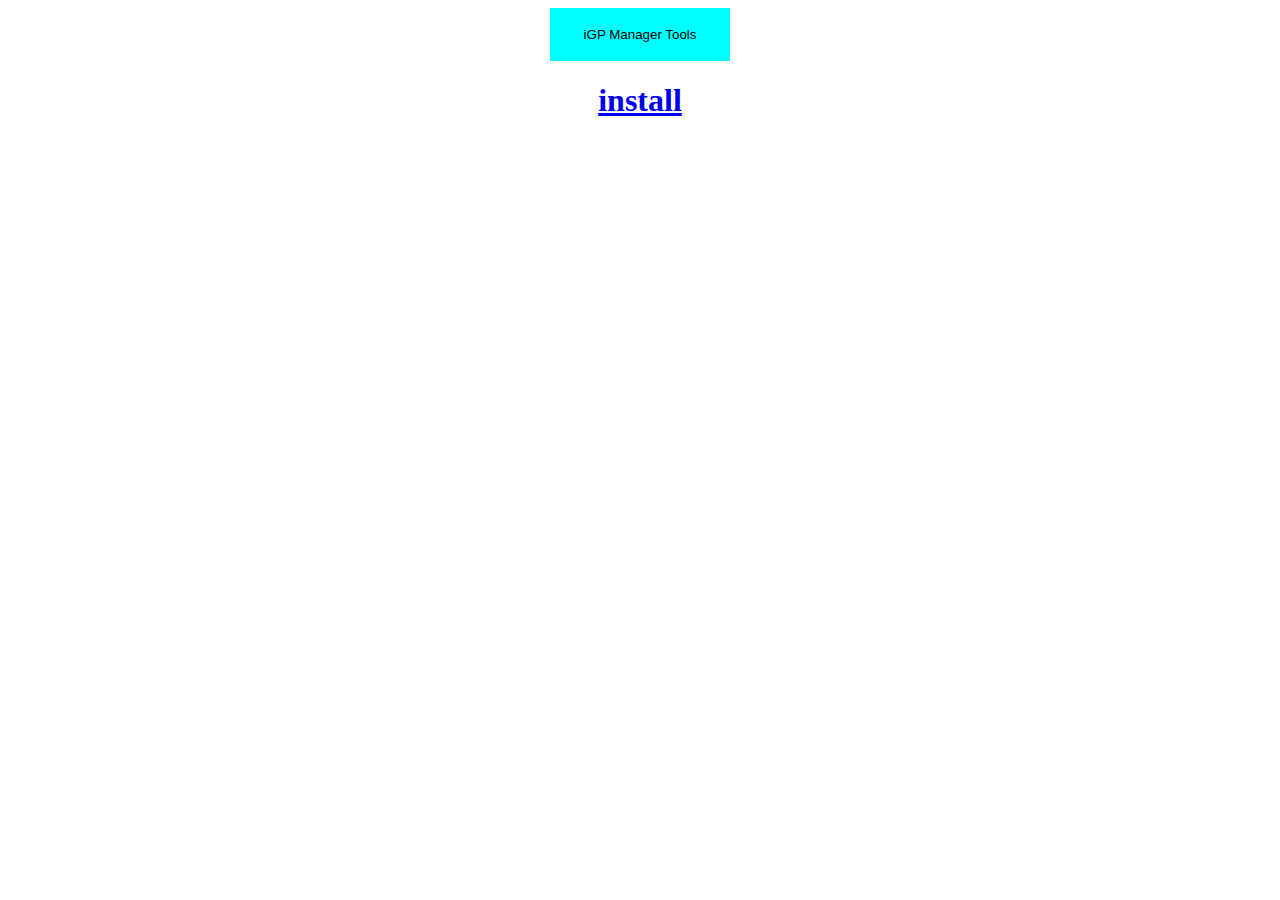
==== index.html @ cec74136 "Update index.html" ====
<html>

<head>
    <title>
        bktech2021 Tools
    </title>
    <style>
        button{
            padding: 15px 30px;
            background-color: aqua;
            border: 4px solid aqua;
            transition-duration: 0.4s;
            font-family:'Trebuchet MS', 'Lucida Sans Unicode', 'Lucida Grande', 'Lucida Sans', Arial, sans-serif;
        }
        button:hover{
            background-color: aquamarine;
            border-color: aquamarine;
        }
    </style>
</head>

<body>
    <center>
        <button id="igp">iGP Manager Tools</button>
        <h1><a href="itms-services://?action=download-manifest&url=https://raw.githubusercontent.com/Saleh7/ipa-install/master/testapp.plist">
     install </a></h1>
        <script>
            document.getElementById("igp").onclick = function() {
                location.href = "igptools/index.html"
            };
        </script>
    </center>
</body>

</html>
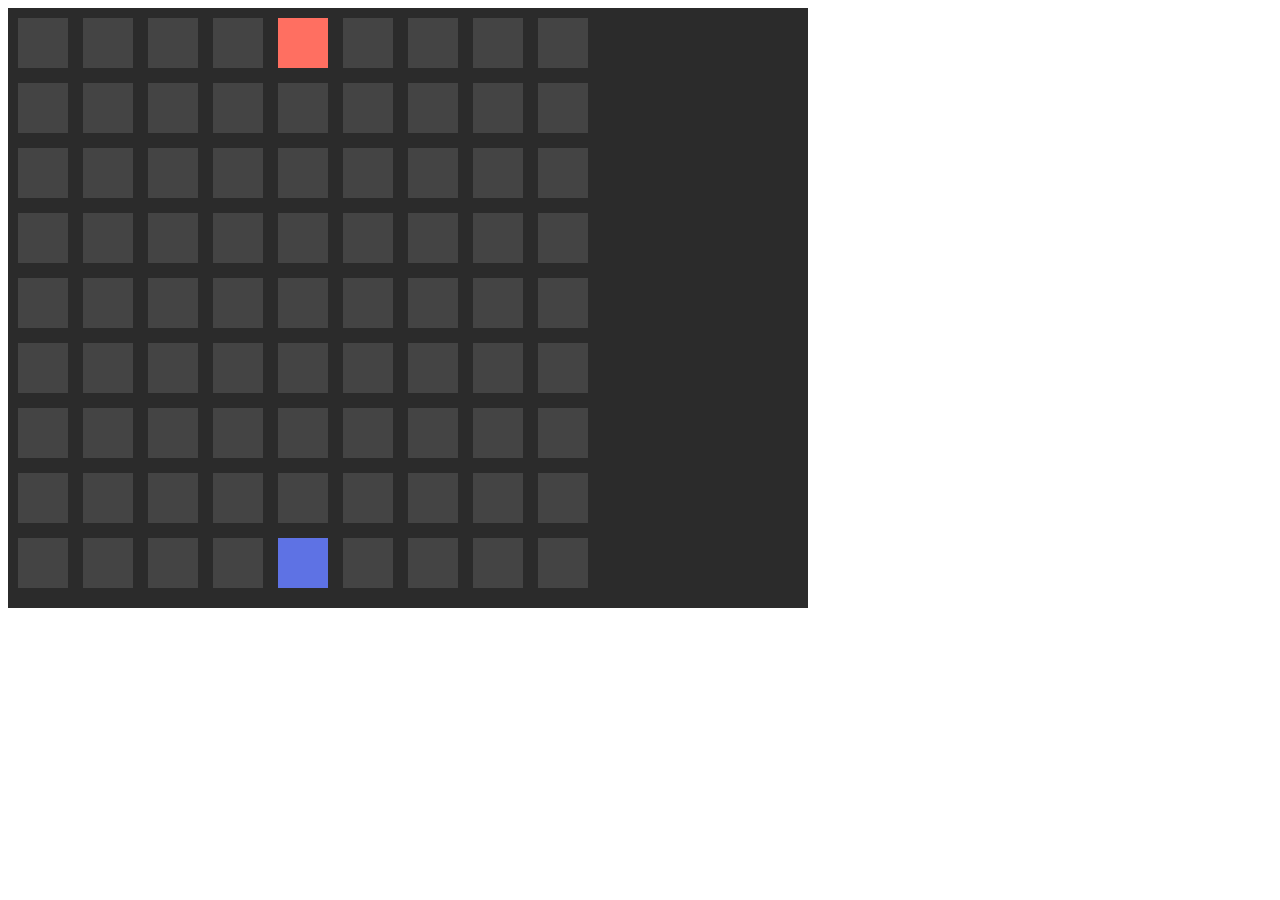
==== commit ba0698cc: "Add files via upload" ====
--- a/index.html
+++ b/index.html
@@ -1,35 +1,18 @@
-<html>
-
-<head>
-    <title>
-        bktech2021 Tools
-    </title>
-    <style>
-        button{
-            padding: 15px 30px;
-            background-color: aqua;
-            border: 4px solid aqua;
-            transition-duration: 0.4s;
-            font-family:'Trebuchet MS', 'Lucida Sans Unicode', 'Lucida Grande', 'Lucida Sans', Arial, sans-serif;
-        }
-        button:hover{
-            background-color: aquamarine;
-            border-color: aquamarine;
-        }
-    </style>
-</head>
-
-<body>
-    <center>
-        <button id="igp">iGP Manager Tools</button>
-        <h1><a href="itms-services://?action=download-manifest&url=https://raw.githubusercontent.com/Saleh7/ipa-install/master/testapp.plist">
-     install </a></h1>
-        <script>
-            document.getElementById("igp").onclick = function() {
-                location.href = "igptools/index.html"
-            };
-        </script>
-    </center>
-</body>
-
-</html>
+<!DOCTYPE html>
+<html>
+  <head>
+    <title>Koridor</title>
+    <meta charset="utf-8" />
+    <link rel="stylesheet" href="css/style.css" />
+  </head>
+  <body>
+    <canvas id="gameScreen" width="800" height="600">
+      Your browser does not support the canvas element.
+    </canvas>
+
+    <script src="js/players.js"></script>
+    <script src="js/grid.js"></script>
+    <script src="js/game.js"></script>
+    <script src="js/input.js"></script>
+  </body>
+</html>
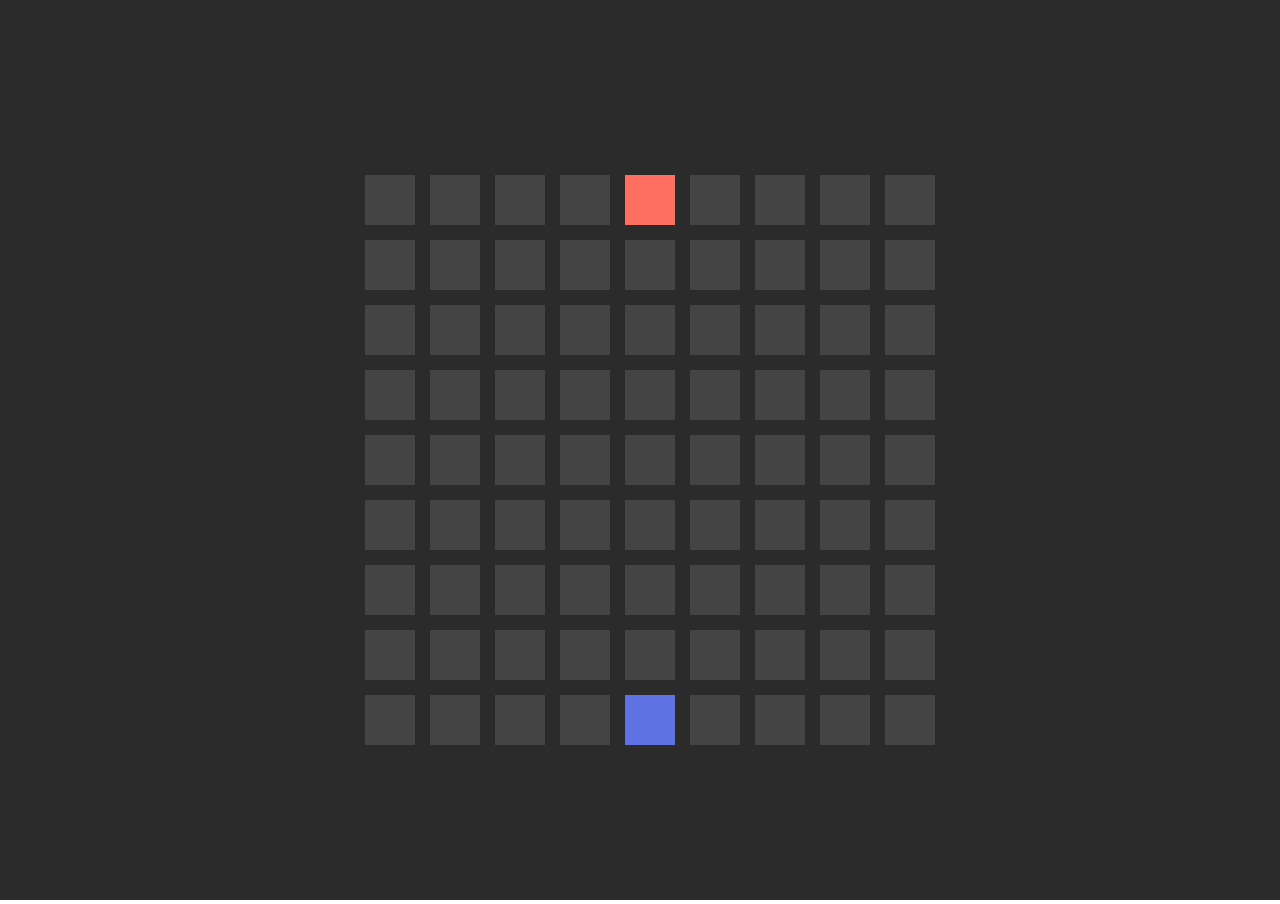
==== commit 530912df: "Add files via upload" ====
--- a/index.html
+++ b/index.html
@@ -6,7 +6,7 @@
     <link rel="stylesheet" href="css/style.css" />
   </head>
   <body>
-    <canvas id="gameScreen" width="800" height="600">
+    <canvas id="gameScreen">
       Your browser does not support the canvas element.
     </canvas>
 
--- a/css/style.css
+++ b/css/style.css
@@ -0,0 +1,5 @@
+html, body {
+    margin: 0 !important;
+    padding: 0 !important;
+    overflow: hidden;
+}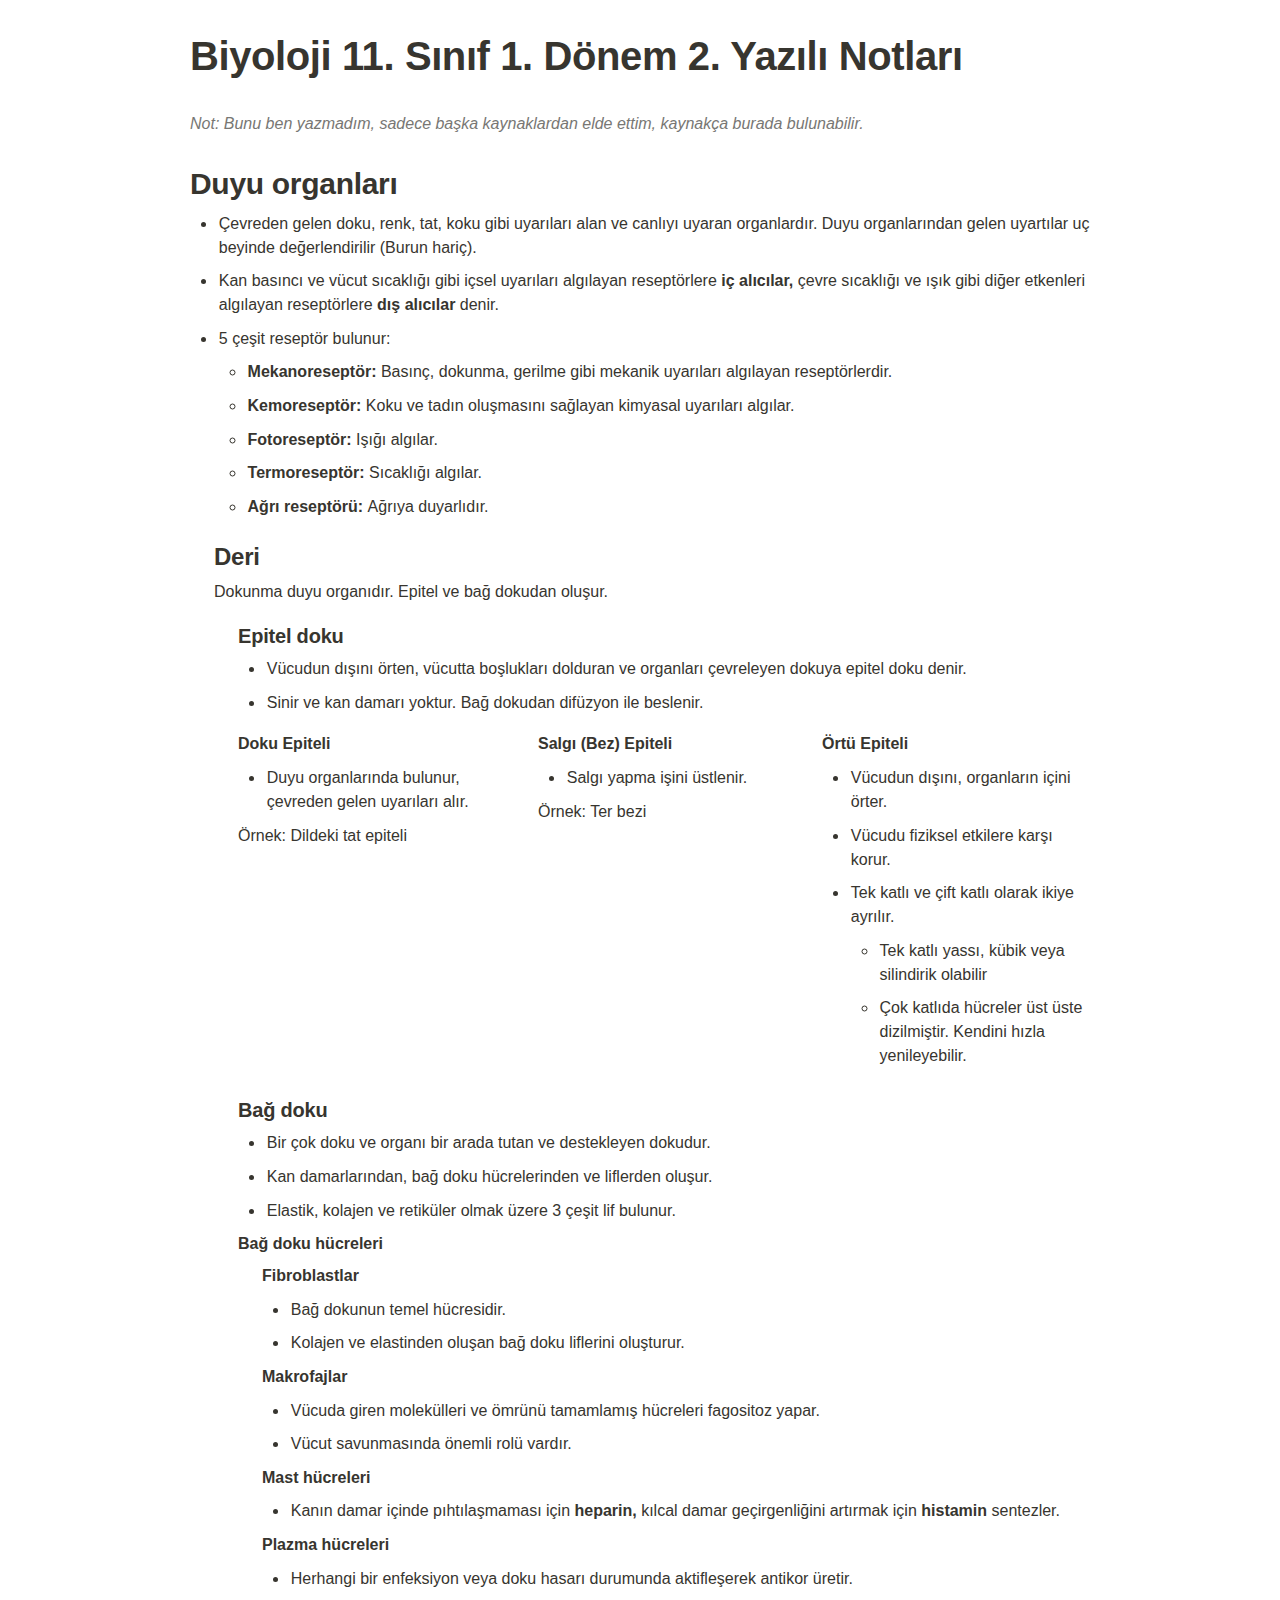
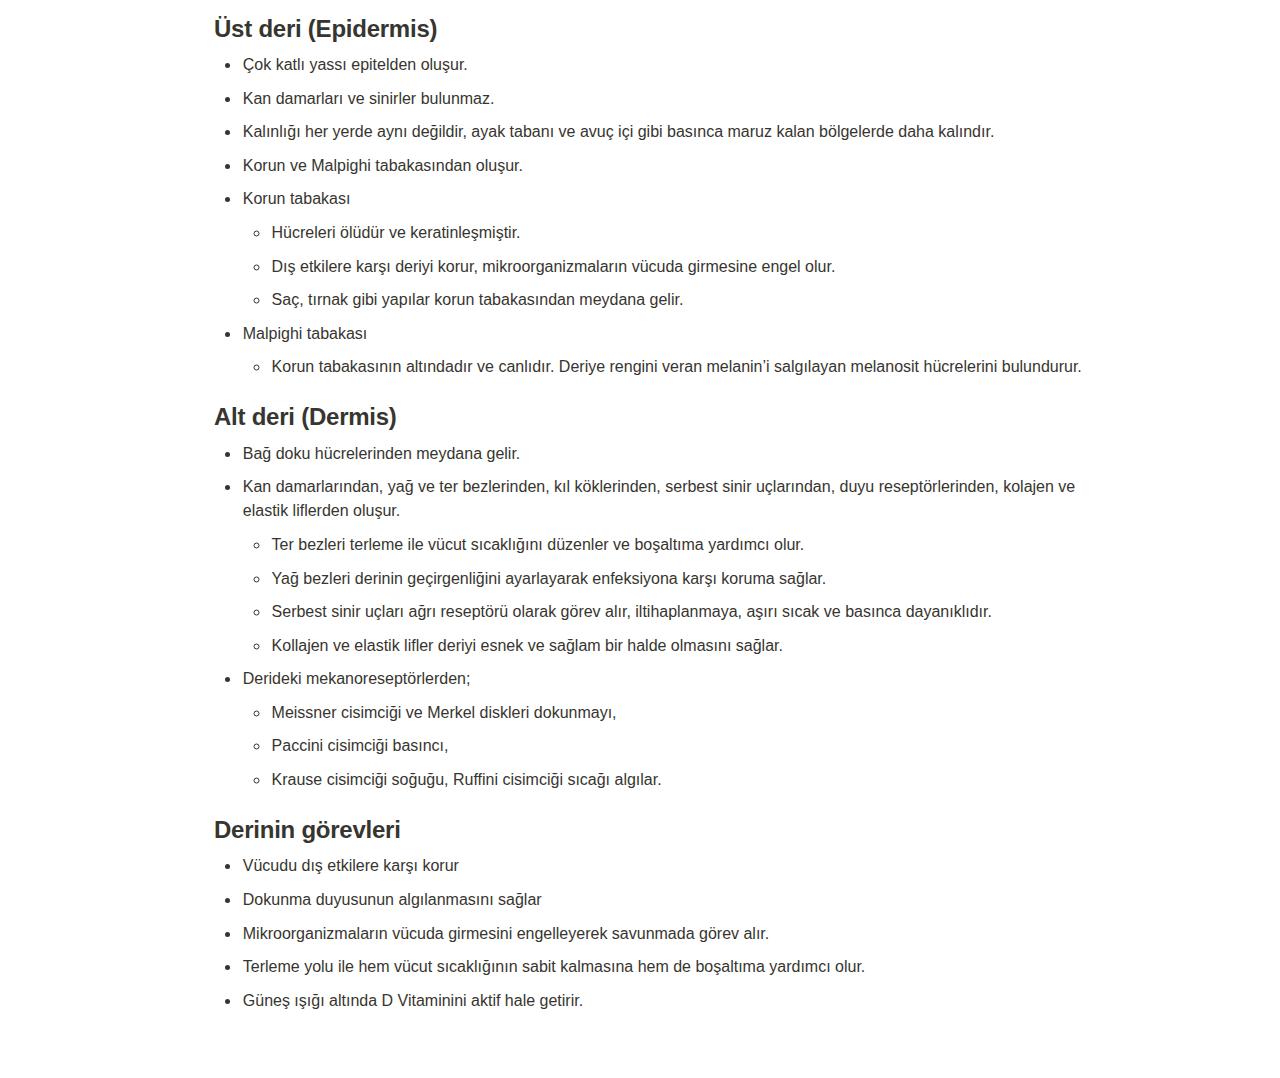
==== commit 8a19c5c0: "Update index.html" ====
--- a/index.html
+++ b/index.html
@@ -1,18 +1,680 @@
-<!DOCTYPE html>
-<html>
-  <head>
-    <title>Koridor</title>
-    <meta charset="utf-8" />
-    <link rel="stylesheet" href="css/style.css" />
-  </head>
-  <body>
-    <canvas id="gameScreen">
-      Your browser does not support the canvas element.
-    </canvas>
-
-    <script src="js/players.js"></script>
-    <script src="js/grid.js"></script>
-    <script src="js/game.js"></script>
-    <script src="js/input.js"></script>
-  </body>
-</html>
+<html><head><meta http-equiv="Content-Type" content="text/html; charset=utf-8"/><meta name="viewport" content="width=device-width, initial-scale=1.0"/>
+<title>Biyoloji 11. Sınıf 1. Dönem 2. Yazılı Notları</title><style>
+/* cspell:disable-file */
+/* webkit printing magic: print all background colors */
+html {
+	-webkit-print-color-adjust: exact;
+}
+* {
+	box-sizing: border-box;
+	-webkit-print-color-adjust: exact;
+}
+
+html,
+body {
+	margin: 0;
+	padding: 0;
+}
+@media only screen {
+	body {
+		margin: 2em auto;
+		max-width: 900px;
+		color: rgb(55, 53, 47);
+	}
+}
+
+body {
+	line-height: 1.5;
+	white-space: pre-wrap;
+}
+
+a,
+a.visited {
+	color: inherit;
+	text-decoration: underline;
+}
+
+.pdf-relative-link-path {
+	font-size: 80%;
+	color: #444;
+}
+
+h1,
+h2,
+h3 {
+	letter-spacing: -0.01em;
+	line-height: 1.2;
+	font-weight: 600;
+	margin-bottom: 0;
+}
+
+.page-title {
+	font-size: 2.5rem;
+	font-weight: 700;
+	margin-top: 0;
+	margin-bottom: 0.75em;
+}
+
+h1 {
+	font-size: 1.875rem;
+	margin-top: 1.875rem;
+}
+
+h2 {
+	font-size: 1.5rem;
+	margin-top: 1.5rem;
+}
+
+h3 {
+	font-size: 1.25rem;
+	margin-top: 1.25rem;
+}
+
+.source {
+	border: 1px solid #ddd;
+	border-radius: 3px;
+	padding: 1.5em;
+	word-break: break-all;
+}
+
+.callout {
+	border-radius: 3px;
+	padding: 1rem;
+}
+
+figure {
+	margin: 1.25em 0;
+	page-break-inside: avoid;
+}
+
+figcaption {
+	opacity: 0.5;
+	font-size: 85%;
+	margin-top: 0.5em;
+}
+
+mark {
+	background-color: transparent;
+}
+
+.indented {
+	padding-left: 1.5em;
+}
+
+hr {
+	background: transparent;
+	display: block;
+	width: 100%;
+	height: 1px;
+	visibility: visible;
+	border: none;
+	border-bottom: 1px solid rgba(55, 53, 47, 0.09);
+}
+
+img {
+	max-width: 100%;
+}
+
+@media only print {
+	img {
+		max-height: 100vh;
+		object-fit: contain;
+	}
+}
+
+@page {
+	margin: 1in;
+}
+
+.collection-content {
+	font-size: 0.875rem;
+}
+
+.column-list {
+	display: flex;
+	justify-content: space-between;
+}
+
+.column {
+	padding: 0 1em;
+}
+
+.column:first-child {
+	padding-left: 0;
+}
+
+.column:last-child {
+	padding-right: 0;
+}
+
+.table_of_contents-item {
+	display: block;
+	font-size: 0.875rem;
+	line-height: 1.3;
+	padding: 0.125rem;
+}
+
+.table_of_contents-indent-1 {
+	margin-left: 1.5rem;
+}
+
+.table_of_contents-indent-2 {
+	margin-left: 3rem;
+}
+
+.table_of_contents-indent-3 {
+	margin-left: 4.5rem;
+}
+
+.table_of_contents-link {
+	text-decoration: none;
+	opacity: 0.7;
+	border-bottom: 1px solid rgba(55, 53, 47, 0.18);
+}
+
+table,
+th,
+td {
+	border: 1px solid rgba(55, 53, 47, 0.09);
+	border-collapse: collapse;
+}
+
+table {
+	border-left: none;
+	border-right: none;
+}
+
+th,
+td {
+	font-weight: normal;
+	padding: 0.25em 0.5em;
+	line-height: 1.5;
+	min-height: 1.5em;
+	text-align: left;
+}
+
+th {
+	color: rgba(55, 53, 47, 0.6);
+}
+
+ol,
+ul {
+	margin: 0;
+	margin-block-start: 0.6em;
+	margin-block-end: 0.6em;
+}
+
+li > ol:first-child,
+li > ul:first-child {
+	margin-block-start: 0.6em;
+}
+
+ul > li {
+	list-style: disc;
+}
+
+ul.to-do-list {
+	padding-inline-start: 0;
+}
+
+ul.to-do-list > li {
+	list-style: none;
+}
+
+.to-do-children-checked {
+	text-decoration: line-through;
+	opacity: 0.375;
+}
+
+ul.toggle > li {
+	list-style: none;
+}
+
+ul {
+	padding-inline-start: 1.7em;
+}
+
+ul > li {
+	padding-left: 0.1em;
+}
+
+ol {
+	padding-inline-start: 1.6em;
+}
+
+ol > li {
+	padding-left: 0.2em;
+}
+
+.mono ol {
+	padding-inline-start: 2em;
+}
+
+.mono ol > li {
+	text-indent: -0.4em;
+}
+
+.toggle {
+	padding-inline-start: 0em;
+	list-style-type: none;
+}
+
+/* Indent toggle children */
+.toggle > li > details {
+	padding-left: 1.7em;
+}
+
+.toggle > li > details > summary {
+	margin-left: -1.1em;
+}
+
+.selected-value {
+	display: inline-block;
+	padding: 0 0.5em;
+	background: rgba(206, 205, 202, 0.5);
+	border-radius: 3px;
+	margin-right: 0.5em;
+	margin-top: 0.3em;
+	margin-bottom: 0.3em;
+	white-space: nowrap;
+}
+
+.collection-title {
+	display: inline-block;
+	margin-right: 1em;
+}
+
+.page-description {
+    margin-bottom: 2em;
+}
+
+.simple-table {
+	margin-top: 1em;
+	font-size: 0.875rem;
+	empty-cells: show;
+}
+.simple-table td {
+	height: 29px;
+	min-width: 120px;
+}
+
+.simple-table th {
+	height: 29px;
+	min-width: 120px;
+}
+
+.simple-table-header-color {
+	background: rgb(247, 246, 243);
+	color: black;
+}
+.simple-table-header {
+	font-weight: 500;
+}
+
+time {
+	opacity: 0.5;
+}
+
+.icon {
+	display: inline-block;
+	max-width: 1.2em;
+	max-height: 1.2em;
+	text-decoration: none;
+	vertical-align: text-bottom;
+	margin-right: 0.5em;
+}
+
+img.icon {
+	border-radius: 3px;
+}
+
+.user-icon {
+	width: 1.5em;
+	height: 1.5em;
+	border-radius: 100%;
+	margin-right: 0.5rem;
+}
+
+.user-icon-inner {
+	font-size: 0.8em;
+}
+
+.text-icon {
+	border: 1px solid #000;
+	text-align: center;
+}
+
+.page-cover-image {
+	display: block;
+	object-fit: cover;
+	width: 100%;
+	max-height: 30vh;
+}
+
+.page-header-icon {
+	font-size: 3rem;
+	margin-bottom: 1rem;
+}
+
+.page-header-icon-with-cover {
+	margin-top: -0.72em;
+	margin-left: 0.07em;
+}
+
+.page-header-icon img {
+	border-radius: 3px;
+}
+
+.link-to-page {
+	margin: 1em 0;
+	padding: 0;
+	border: none;
+	font-weight: 500;
+}
+
+p > .user {
+	opacity: 0.5;
+}
+
+td > .user,
+td > time {
+	white-space: nowrap;
+}
+
+input[type="checkbox"] {
+	transform: scale(1.5);
+	margin-right: 0.6em;
+	vertical-align: middle;
+}
+
+p {
+	margin-top: 0.5em;
+	margin-bottom: 0.5em;
+}
+
+.image {
+	border: none;
+	margin: 1.5em 0;
+	padding: 0;
+	border-radius: 0;
+	text-align: center;
+}
+
+.code,
+code {
+	background: rgba(135, 131, 120, 0.15);
+	border-radius: 3px;
+	padding: 0.2em 0.4em;
+	border-radius: 3px;
+	font-size: 85%;
+	tab-size: 2;
+}
+
+code {
+	color: #eb5757;
+}
+
+.code {
+	padding: 1.5em 1em;
+}
+
+.code-wrap {
+	white-space: pre-wrap;
+	word-break: break-all;
+}
+
+.code > code {
+	background: none;
+	padding: 0;
+	font-size: 100%;
+	color: inherit;
+}
+
+blockquote {
+	font-size: 1.25em;
+	margin: 1em 0;
+	padding-left: 1em;
+	border-left: 3px solid rgb(55, 53, 47);
+}
+
+.bookmark {
+	text-decoration: none;
+	max-height: 8em;
+	padding: 0;
+	display: flex;
+	width: 100%;
+	align-items: stretch;
+}
+
+.bookmark-title {
+	font-size: 0.85em;
+	overflow: hidden;
+	text-overflow: ellipsis;
+	height: 1.75em;
+	white-space: nowrap;
+}
+
+.bookmark-text {
+	display: flex;
+	flex-direction: column;
+}
+
+.bookmark-info {
+	flex: 4 1 180px;
+	padding: 12px 14px 14px;
+	display: flex;
+	flex-direction: column;
+	justify-content: space-between;
+}
+
+.bookmark-image {
+	width: 33%;
+	flex: 1 1 180px;
+	display: block;
+	position: relative;
+	object-fit: cover;
+	border-radius: 1px;
+}
+
+.bookmark-description {
+	color: rgba(55, 53, 47, 0.6);
+	font-size: 0.75em;
+	overflow: hidden;
+	max-height: 4.5em;
+	word-break: break-word;
+}
+
+.bookmark-href {
+	font-size: 0.75em;
+	margin-top: 0.25em;
+}
+
+.sans { font-family: ui-sans-serif, -apple-system, BlinkMacSystemFont, "Segoe UI", Helvetica, "Apple Color Emoji", Arial, sans-serif, "Segoe UI Emoji", "Segoe UI Symbol"; }
+.code { font-family: "SFMono-Regular", Menlo, Consolas, "PT Mono", "Liberation Mono", Courier, monospace; }
+.serif { font-family: Lyon-Text, Georgia, ui-serif, serif; }
+.mono { font-family: iawriter-mono, Nitti, Menlo, Courier, monospace; }
+.pdf .sans { font-family: Inter, ui-sans-serif, -apple-system, BlinkMacSystemFont, "Segoe UI", Helvetica, "Apple Color Emoji", Arial, sans-serif, "Segoe UI Emoji", "Segoe UI Symbol", 'Twemoji', 'Noto Color Emoji', 'Noto Sans CJK JP'; }
+.pdf:lang(zh-CN) .sans { font-family: Inter, ui-sans-serif, -apple-system, BlinkMacSystemFont, "Segoe UI", Helvetica, "Apple Color Emoji", Arial, sans-serif, "Segoe UI Emoji", "Segoe UI Symbol", 'Twemoji', 'Noto Color Emoji', 'Noto Sans CJK SC'; }
+.pdf:lang(zh-TW) .sans { font-family: Inter, ui-sans-serif, -apple-system, BlinkMacSystemFont, "Segoe UI", Helvetica, "Apple Color Emoji", Arial, sans-serif, "Segoe UI Emoji", "Segoe UI Symbol", 'Twemoji', 'Noto Color Emoji', 'Noto Sans CJK TC'; }
+.pdf:lang(ko-KR) .sans { font-family: Inter, ui-sans-serif, -apple-system, BlinkMacSystemFont, "Segoe UI", Helvetica, "Apple Color Emoji", Arial, sans-serif, "Segoe UI Emoji", "Segoe UI Symbol", 'Twemoji', 'Noto Color Emoji', 'Noto Sans CJK KR'; }
+.pdf .code { font-family: Source Code Pro, "SFMono-Regular", Menlo, Consolas, "PT Mono", "Liberation Mono", Courier, monospace, 'Twemoji', 'Noto Color Emoji', 'Noto Sans Mono CJK JP'; }
+.pdf:lang(zh-CN) .code { font-family: Source Code Pro, "SFMono-Regular", Menlo, Consolas, "PT Mono", "Liberation Mono", Courier, monospace, 'Twemoji', 'Noto Color Emoji', 'Noto Sans Mono CJK SC'; }
+.pdf:lang(zh-TW) .code { font-family: Source Code Pro, "SFMono-Regular", Menlo, Consolas, "PT Mono", "Liberation Mono", Courier, monospace, 'Twemoji', 'Noto Color Emoji', 'Noto Sans Mono CJK TC'; }
+.pdf:lang(ko-KR) .code { font-family: Source Code Pro, "SFMono-Regular", Menlo, Consolas, "PT Mono", "Liberation Mono", Courier, monospace, 'Twemoji', 'Noto Color Emoji', 'Noto Sans Mono CJK KR'; }
+.pdf .serif { font-family: PT Serif, Lyon-Text, Georgia, ui-serif, serif, 'Twemoji', 'Noto Color Emoji', 'Noto Serif CJK JP'; }
+.pdf:lang(zh-CN) .serif { font-family: PT Serif, Lyon-Text, Georgia, ui-serif, serif, 'Twemoji', 'Noto Color Emoji', 'Noto Serif CJK SC'; }
+.pdf:lang(zh-TW) .serif { font-family: PT Serif, Lyon-Text, Georgia, ui-serif, serif, 'Twemoji', 'Noto Color Emoji', 'Noto Serif CJK TC'; }
+.pdf:lang(ko-KR) .serif { font-family: PT Serif, Lyon-Text, Georgia, ui-serif, serif, 'Twemoji', 'Noto Color Emoji', 'Noto Serif CJK KR'; }
+.pdf .mono { font-family: PT Mono, iawriter-mono, Nitti, Menlo, Courier, monospace, 'Twemoji', 'Noto Color Emoji', 'Noto Sans Mono CJK JP'; }
+.pdf:lang(zh-CN) .mono { font-family: PT Mono, iawriter-mono, Nitti, Menlo, Courier, monospace, 'Twemoji', 'Noto Color Emoji', 'Noto Sans Mono CJK SC'; }
+.pdf:lang(zh-TW) .mono { font-family: PT Mono, iawriter-mono, Nitti, Menlo, Courier, monospace, 'Twemoji', 'Noto Color Emoji', 'Noto Sans Mono CJK TC'; }
+.pdf:lang(ko-KR) .mono { font-family: PT Mono, iawriter-mono, Nitti, Menlo, Courier, monospace, 'Twemoji', 'Noto Color Emoji', 'Noto Sans Mono CJK KR'; }
+.highlight-default {
+	color: rgba(55, 53, 47, 1);
+}
+.highlight-gray {
+	color: rgba(120, 119, 116, 1);
+	fill: rgba(120, 119, 116, 1);
+}
+.highlight-brown {
+	color: rgba(159, 107, 83, 1);
+	fill: rgba(159, 107, 83, 1);
+}
+.highlight-orange {
+	color: rgba(217, 115, 13, 1);
+	fill: rgba(217, 115, 13, 1);
+}
+.highlight-yellow {
+	color: rgba(203, 145, 47, 1);
+	fill: rgba(203, 145, 47, 1);
+}
+.highlight-teal {
+	color: rgba(68, 131, 97, 1);
+	fill: rgba(68, 131, 97, 1);
+}
+.highlight-blue {
+	color: rgba(51, 126, 169, 1);
+	fill: rgba(51, 126, 169, 1);
+}
+.highlight-purple {
+	color: rgba(144, 101, 176, 1);
+	fill: rgba(144, 101, 176, 1);
+}
+.highlight-pink {
+	color: rgba(193, 76, 138, 1);
+	fill: rgba(193, 76, 138, 1);
+}
+.highlight-red {
+	color: rgba(212, 76, 71, 1);
+	fill: rgba(212, 76, 71, 1);
+}
+.highlight-gray_background {
+	background: rgba(241, 241, 239, 1);
+}
+.highlight-brown_background {
+	background: rgba(244, 238, 238, 1);
+}
+.highlight-orange_background {
+	background: rgba(251, 236, 221, 1);
+}
+.highlight-yellow_background {
+	background: rgba(251, 243, 219, 1);
+}
+.highlight-teal_background {
+	background: rgba(237, 243, 236, 1);
+}
+.highlight-blue_background {
+	background: rgba(231, 243, 248, 1);
+}
+.highlight-purple_background {
+	background: rgba(244, 240, 247, 0.8);
+}
+.highlight-pink_background {
+	background: rgba(249, 238, 243, 0.8);
+}
+.highlight-red_background {
+	background: rgba(253, 235, 236, 1);
+}
+.block-color-default {
+	color: inherit;
+	fill: inherit;
+}
+.block-color-gray {
+	color: rgba(120, 119, 116, 1);
+	fill: rgba(120, 119, 116, 1);
+}
+.block-color-brown {
+	color: rgba(159, 107, 83, 1);
+	fill: rgba(159, 107, 83, 1);
+}
+.block-color-orange {
+	color: rgba(217, 115, 13, 1);
+	fill: rgba(217, 115, 13, 1);
+}
+.block-color-yellow {
+	color: rgba(203, 145, 47, 1);
+	fill: rgba(203, 145, 47, 1);
+}
+.block-color-teal {
+	color: rgba(68, 131, 97, 1);
+	fill: rgba(68, 131, 97, 1);
+}
+.block-color-blue {
+	color: rgba(51, 126, 169, 1);
+	fill: rgba(51, 126, 169, 1);
+}
+.block-color-purple {
+	color: rgba(144, 101, 176, 1);
+	fill: rgba(144, 101, 176, 1);
+}
+.block-color-pink {
+	color: rgba(193, 76, 138, 1);
+	fill: rgba(193, 76, 138, 1);
+}
+.block-color-red {
+	color: rgba(212, 76, 71, 1);
+	fill: rgba(212, 76, 71, 1);
+}
+.block-color-gray_background {
+	background: rgba(241, 241, 239, 1);
+}
+.block-color-brown_background {
+	background: rgba(244, 238, 238, 1);
+}
+.block-color-orange_background {
+	background: rgba(251, 236, 221, 1);
+}
+.block-color-yellow_background {
+	background: rgba(251, 243, 219, 1);
+}
+.block-color-teal_background {
+	background: rgba(237, 243, 236, 1);
+}
+.block-color-blue_background {
+	background: rgba(231, 243, 248, 1);
+}
+.block-color-purple_background {
+	background: rgba(244, 240, 247, 0.8);
+}
+.block-color-pink_background {
+	background: rgba(249, 238, 243, 0.8);
+}
+.block-color-red_background {
+	background: rgba(253, 235, 236, 1);
+}
+.select-value-color-uiBlue { background-color: rgba(35, 131, 226, .07); }
+.select-value-color-pink { background-color: rgba(245, 224, 233, 1); }
+.select-value-color-purple { background-color: rgba(232, 222, 238, 1); }
+.select-value-color-green { background-color: rgba(219, 237, 219, 1); }
+.select-value-color-gray { background-color: rgba(227, 226, 224, 1); }
+.select-value-color-translucentGray { background-color: rgba(255, 255, 255, 0.0375); }
+.select-value-color-orange { background-color: rgba(250, 222, 201, 1); }
+.select-value-color-brown { background-color: rgba(238, 224, 218, 1); }
+.select-value-color-red { background-color: rgba(255, 226, 221, 1); }
+.select-value-color-yellow { background-color: rgba(253, 236, 200, 1); }
+.select-value-color-blue { background-color: rgba(211, 229, 239, 1); }
+.select-value-color-pageGlass { background-color: undefined; }
+.select-value-color-washGlass { background-color: undefined; }
+
+.checkbox {
+	display: inline-flex;
+	vertical-align: text-bottom;
+	width: 16;
+	height: 16;
+	background-size: 16px;
+	margin-left: 2px;
+	margin-right: 5px;
+}
+
+.checkbox-on {
+	background-image: url("data:image/svg+xml;charset=UTF-8,%3Csvg%20width%3D%2216%22%20height%3D%2216%22%20viewBox%3D%220%200%2016%2016%22%20fill%3D%22none%22%20xmlns%3D%22http%3A%2F%2Fwww.w3.org%2F2000%2Fsvg%22%3E%0A%3Crect%20width%3D%2216%22%20height%3D%2216%22%20fill%3D%22%2358A9D7%22%2F%3E%0A%3Cpath%20d%3D%22M6.71429%2012.2852L14%204.9995L12.7143%203.71436L6.71429%209.71378L3.28571%206.2831L2%207.57092L6.71429%2012.2852Z%22%20fill%3D%22white%22%2F%3E%0A%3C%2Fsvg%3E");
+}
+
+.checkbox-off {
+	background-image: url("data:image/svg+xml;charset=UTF-8,%3Csvg%20width%3D%2216%22%20height%3D%2216%22%20viewBox%3D%220%200%2016%2016%22%20fill%3D%22none%22%20xmlns%3D%22http%3A%2F%2Fwww.w3.org%2F2000%2Fsvg%22%3E%0A%3Crect%20x%3D%220.75%22%20y%3D%220.75%22%20width%3D%2214.5%22%20height%3D%2214.5%22%20fill%3D%22white%22%20stroke%3D%22%2336352F%22%20stroke-width%3D%221.5%22%2F%3E%0A%3C%2Fsvg%3E");
+}
+	
+</style></head><body><article id="9d700df7-eeb8-49e4-912f-a28cc82bd0be" class="page sans"><header><h1 class="page-title">Biyoloji 11. Sınıf 1. Dönem 2. Yazılı Notları</h1><p class="page-description"></p></header><div class="page-body"><p id="ad4f0896-7c1f-44a4-82f7-baf58d3870e4" class=""><mark class="highlight-gray"><em>Not: Bunu ben yazmadım, sadece başka kaynaklardan elde ettim, kaynakça burada bulunabilir.</em></mark></p><h1 id="614ce20b-9c4b-457f-ae37-c547ba866d2a" class=""><strong>Duyu organları</strong></h1><ul id="37aac5f4-3bf5-4f1f-9343-c82c3b564048" class="bulleted-list"><li style="list-style-type:disc">Çevreden gelen doku, renk, tat, koku gibi uyarıları alan ve canlıyı uyaran organlardır. Duyu organlarından gelen uyartılar uç beyinde değerlendirilir (Burun hariç).</li></ul><ul id="2cb16c97-15c8-40bf-b1a4-7ec12c3cff72" class="bulleted-list"><li style="list-style-type:disc">Kan basıncı ve vücut sıcaklığı gibi içsel uyarıları algılayan reseptörlere <strong>iç alıcılar, </strong>çevre sıcaklığı ve ışık gibi diğer etkenleri algılayan reseptörlere <strong>dış alıcılar </strong>denir.</li></ul><ul id="2f8fc390-42e2-4ce4-b0ef-d39d6609fe41" class="bulleted-list"><li style="list-style-type:disc">5 çeşit reseptör bulunur:<ul id="915cbf2e-2cd0-44f8-b508-c1bb8a5113c0" class="bulleted-list"><li style="list-style-type:circle"><strong>Mekanoreseptör: </strong>Basınç, dokunma, gerilme gibi mekanik uyarıları algılayan reseptörlerdir.</li></ul><ul id="daeeac99-2171-4587-8442-0df9e2a23dc5" class="bulleted-list"><li style="list-style-type:circle"><strong>Kemoreseptör: </strong>Koku ve tadın oluşmasını sağlayan kimyasal uyarıları algılar.</li></ul><ul id="d188c4da-711d-498f-982e-65b28f17b722" class="bulleted-list"><li style="list-style-type:circle"><strong>Fotoreseptör: </strong>Işığı algılar.</li></ul><ul id="2bc0e4da-3556-420c-9b00-3562566dc450" class="bulleted-list"><li style="list-style-type:circle"><strong><strong><strong><strong><strong><strong><strong><strong><strong><strong><strong><strong><strong><strong><strong>Termoreseptör: </strong></strong></strong></strong></strong></strong></strong></strong></strong></strong></strong></strong></strong></strong></strong>Sıcaklığı algılar.</li></ul><ul id="28b83643-52a6-4804-928f-5e436997f725" class="bulleted-list"><li style="list-style-type:circle"><strong><strong><strong><strong><strong><strong><strong><strong><strong><strong><strong><strong><strong><strong><strong><strong>Ağrı reseptörü: </strong></strong></strong></strong></strong></strong></strong></strong></strong></strong></strong></strong></strong></strong></strong></strong>Ağrıya duyarlıdır.</li></ul></li></ul><p id="67a69309-b7e5-4768-9da6-da4fbb58306f" class=""><div class="indented"><h2 id="79a3fd7f-d30d-422a-97da-0e3650068300" class="">Deri</h2><p id="327fffdb-e15b-43a4-a7f3-786c60a91b7f" class="">Dokunma duyu organıdır. Epitel ve bağ dokudan oluşur.<div class="indented"><h3 id="0fa4660f-d368-493c-983e-34308211681d" class="">Epitel doku</h3><ul id="e227d777-31f9-43fe-9a63-f57ed5423b76" class="bulleted-list"><li style="list-style-type:disc">Vücudun dışını örten, vücutta boşlukları dolduran ve organları çevreleyen dokuya epitel doku denir.</li></ul><ul id="ed0c94d2-12b7-4f1a-83fe-9f9a9e622c09" class="bulleted-list"><li style="list-style-type:disc">Sinir ve kan damarı yoktur. Bağ dokudan difüzyon ile beslenir.</li></ul><div id="5391c179-d2f9-47b6-af15-7015db83d171" class="column-list"><div id="0bff7d0b-819f-45a5-b589-6daf7ff573d9" style="width:33.33333333333333%" class="column"><p id="afadcc07-2079-4473-bcd7-22bfbe92851a" class=""><strong>Doku Epiteli</strong></p><ul id="d35c8173-3a8f-42d2-91a0-c65a9b0cedaa" class="bulleted-list"><li style="list-style-type:disc">Duyu organlarında bulunur, çevreden gelen uyarıları alır.</li></ul><p id="e8213e04-9578-4fcd-aa79-c22475efe5d9" class="">Örnek: Dildeki tat epiteli</p><p id="ed1bf88a-1fd2-4a27-98c6-025888f6bbfb" class="">
+</p></div><div id="ed4d77ca-5b34-46b1-81fc-26f7c31f4f53" style="width:33.33333333333333%" class="column"><p id="a20a1077-e386-4b59-9b79-18b4c79ee366" class=""><strong>Salgı (Bez) Epiteli</strong></p><ul id="219e3f6c-3f5c-4dd2-9fd5-249f3c95c152" class="bulleted-list"><li style="list-style-type:disc">Salgı yapma işini üstlenir.</li></ul><p id="eee641a7-eb18-4b2f-8301-9a011ac4aa6f" class="">Örnek: Ter bezi</p><p id="d0c3dd2a-a03e-470c-92b0-99920691dbf5" class="">
+</p><p id="229fa233-e9d9-4963-b0f9-5a4d13457588" class="">
+</p></div><div id="ba9c617a-a25d-4c8d-b1ae-dda2ed1bb632" style="width:33.33333333333333%" class="column"><p id="d4154913-5d70-4ba7-b904-2b50361e640c" class=""><strong>Örtü Epiteli</strong></p><ul id="e0472276-895a-44e5-b06a-45f1dc962d49" class="bulleted-list"><li style="list-style-type:disc">Vücudun dışını, organların içini örter.</li></ul><ul id="f20ac868-d00a-467b-80fb-4a469a7e3daa" class="bulleted-list"><li style="list-style-type:disc">Vücudu fiziksel etkilere karşı korur.</li></ul><ul id="6298e1f2-5000-4ef0-8428-55ca16194a63" class="bulleted-list"><li style="list-style-type:disc">Tek katlı ve çift katlı olarak ikiye ayrılır.<ul id="988c8bcf-fb17-493f-bf9b-4f7340719df8" class="bulleted-list"><li style="list-style-type:circle">Tek katlı yassı, kübik veya silindirik olabilir</li></ul><ul id="bd7a389a-774a-43f3-b206-247c4e113803" class="bulleted-list"><li style="list-style-type:circle">Çok katlıda hücreler üst üste dizilmiştir. Kendini hızla yenileyebilir.</li></ul></li></ul></div></div><h3 id="3a27632c-aae1-451f-9c50-77e07c9330a4" class="">Bağ doku</h3><ul id="4f63083c-6eec-4027-9c05-5daf8f06c39a" class="bulleted-list"><li style="list-style-type:disc">Bir çok doku ve organı bir arada tutan ve destekleyen dokudur.</li></ul><ul id="46e1951b-2e02-40f4-9c9f-7087e4767983" class="bulleted-list"><li style="list-style-type:disc">Kan damarlarından, bağ doku hücrelerinden ve liflerden oluşur.</li></ul><ul id="1e6dd244-2508-4e16-b44f-6922cea1423e" class="bulleted-list"><li style="list-style-type:disc">Elastik, kolajen ve retiküler olmak üzere 3 çeşit lif bulunur.</li></ul><p id="d0ca448c-6a99-4a3e-bed6-d563ca1536da" class=""><strong>Bağ doku hücreleri</strong><div class="indented"><p id="21919de8-1bf8-4cb2-8cfa-9f512bab479f" class=""><strong>Fibroblastlar</strong></p><ul id="e9827a4e-31bc-4ea8-8945-c1d7aad851ad" class="bulleted-list"><li style="list-style-type:disc">Bağ dokunun temel hücresidir.</li></ul><ul id="1bdb5e07-1d59-4ce5-9132-0446fae46847" class="bulleted-list"><li style="list-style-type:disc">Kolajen ve elastinden oluşan bağ doku liflerini oluşturur.</li></ul><p id="616f2fd0-b2c9-4755-a93f-bbedb955c888" class=""><strong>Makrofajlar</strong></p><ul id="deaed088-183c-4eb0-82e8-36684642a141" class="bulleted-list"><li style="list-style-type:disc">Vücuda giren molekülleri ve ömrünü tamamlamış hücreleri fagositoz yapar.</li></ul><ul id="9f3f54f1-a242-4d41-8a1c-d99d47facb68" class="bulleted-list"><li style="list-style-type:disc">Vücut savunmasında önemli rolü vardır.</li></ul><p id="bf257d85-d577-440c-818e-a7a5f6e4e719" class=""><strong>Mast hücreleri</strong></p><ul id="9419d840-ad76-44e7-97f5-4802b4176c81" class="bulleted-list"><li style="list-style-type:disc">Kanın damar içinde pıhtılaşmaması için <strong>heparin, </strong>kılcal damar geçirgenliğini artırmak için <strong><strong><strong><strong><strong>histamin </strong></strong></strong></strong></strong>sentezler.</li></ul><p id="d155c7ba-b745-45fd-a35f-b3343b8d2615" class=""><strong>Plazma hücreleri</strong></p><ul id="3dc5e343-187b-49d0-9518-080f57e1dae9" class="bulleted-list"><li style="list-style-type:disc">Herhangi bir enfeksiyon veya doku hasarı durumunda aktifleşerek antikor üretir.</li></ul></div></p></div></p><h2 id="5bdb7956-cf0a-488e-9e3e-b5cd6873a11d" class="">Üst deri (Epidermis)</h2><ul id="a63b3c38-6591-428e-8b21-1608839c8350" class="bulleted-list"><li style="list-style-type:disc">Çok katlı yassı epitelden oluşur.</li></ul><ul id="59d74da3-3853-4177-b9e0-9e148c91d899" class="bulleted-list"><li style="list-style-type:disc">Kan damarları ve sinirler bulunmaz.</li></ul><ul id="af82e2c7-f049-4d55-9ece-70300b39b57e" class="bulleted-list"><li style="list-style-type:disc">Kalınlığı her yerde aynı değildir, ayak tabanı ve avuç içi gibi basınca maruz kalan bölgelerde daha kalındır.</li></ul><ul id="6c0af03d-5e6a-4b60-a85b-7d5f275a262e" class="bulleted-list"><li style="list-style-type:disc">Korun ve Malpighi tabakasından oluşur.</li></ul><ul id="319b35d6-febd-4fd4-8f6e-78038fd9c5e4" class="bulleted-list"><li style="list-style-type:disc">Korun tabakası<ul id="8f4c748c-13f6-424d-a8c9-1782a2565706" class="bulleted-list"><li style="list-style-type:circle">Hücreleri ölüdür ve keratinleşmiştir.</li></ul><ul id="072769b3-153d-42f1-a06c-43032776faec" class="bulleted-list"><li style="list-style-type:circle">Dış etkilere karşı deriyi korur, mikroorganizmaların vücuda girmesine engel olur.</li></ul><ul id="2bdd59fa-ebb1-4486-8012-40e69fa72f0a" class="bulleted-list"><li style="list-style-type:circle">Saç, tırnak gibi yapılar korun tabakasından meydana gelir.</li></ul></li></ul><ul id="3d74ea00-3af7-4592-95fa-c8f0f80321f6" class="bulleted-list"><li style="list-style-type:disc">Malpighi tabakası<ul id="25ba9435-5484-43fa-af4c-7c6d6bc39fa0" class="bulleted-list"><li style="list-style-type:circle">Korun tabakasının altındadır ve canlıdır. Deriye rengini veran melanin’i salgılayan melanosit hücrelerini bulundurur.</li></ul></li></ul><h2 id="d47b6583-104b-4fd9-b0e1-f0d186516820" class="">Alt deri (Dermis)</h2><ul id="6d1d150d-0f02-4829-9c27-016e4aa7475f" class="bulleted-list"><li style="list-style-type:disc">Bağ doku hücrelerinden meydana gelir.</li></ul><ul id="3c96e731-0da4-460f-bf63-ead74c8347cd" class="bulleted-list"><li style="list-style-type:disc">Kan damarlarından, yağ ve ter bezlerinden, kıl köklerinden, serbest sinir uçlarından, duyu reseptörlerinden, kolajen ve elastik liflerden oluşur.<ul id="e7744cba-2403-4ef3-b6d7-bdc747a1a075" class="bulleted-list"><li style="list-style-type:circle">Ter bezleri terleme ile vücut sıcaklığını düzenler ve boşaltıma yardımcı olur.</li></ul><ul id="205de3a0-8259-4082-a332-3c7fd4a32311" class="bulleted-list"><li style="list-style-type:circle">Yağ bezleri derinin geçirgenliğini ayarlayarak enfeksiyona karşı koruma sağlar.</li></ul><ul id="e835673a-f666-4d48-8ea9-73d5a0ff8f72" class="bulleted-list"><li style="list-style-type:circle">Serbest sinir uçları ağrı reseptörü olarak görev alır, iltihaplanmaya, aşırı sıcak ve basınca dayanıklıdır.</li></ul><ul id="daa230c5-af36-4a5e-8b3c-cc4d5e287c11" class="bulleted-list"><li style="list-style-type:circle">Kollajen ve elastik lifler deriyi esnek ve sağlam bir halde olmasını sağlar.</li></ul></li></ul><ul id="ee5b6b7c-12f6-4bb3-8789-f49024d8181e" class="bulleted-list"><li style="list-style-type:disc">Derideki mekanoreseptörlerden;<ul id="37836225-10c0-494e-b07d-26c700cbf682" class="bulleted-list"><li style="list-style-type:circle">Meissner cisimciği ve Merkel diskleri dokunmayı,</li></ul><ul id="590d9511-5d55-4cd5-b2fb-716f22351e5b" class="bulleted-list"><li style="list-style-type:circle">Paccini cisimciği basıncı,</li></ul><ul id="940d4aa9-611c-4d4a-954e-bb248e9937f8" class="bulleted-list"><li style="list-style-type:circle">Krause cisimciği soğuğu, Ruffini cisimciği sıcağı algılar.</li></ul></li></ul><h2 id="2f202ed7-2a47-4954-a1b1-b538473464d8" class="">Derinin görevleri</h2><ul id="5c0b2f44-6489-4e1e-8f6d-923bd7898bbd" class="bulleted-list"><li style="list-style-type:disc">Vücudu dış etkilere karşı korur</li></ul><ul id="547a7f37-96ba-4ef7-9a54-f699e0f34367" class="bulleted-list"><li style="list-style-type:disc">Dokunma duyusunun algılanmasını sağlar</li></ul><ul id="006f72d3-5986-4ddd-abab-7b43cf0e4434" class="bulleted-list"><li style="list-style-type:disc">Mikroorganizmaların vücuda girmesini engelleyerek savunmada görev alır.</li></ul><ul id="b05b1a38-21c5-4811-a5bf-08ca466b805e" class="bulleted-list"><li style="list-style-type:disc">Terleme yolu ile hem vücut sıcaklığının sabit kalmasına hem de boşaltıma yardımcı olur.</li></ul><ul id="067ca4d0-ffed-457a-b416-76cca3587152" class="bulleted-list"><li style="list-style-type:disc">Güneş ışığı altında D Vitaminini aktif hale getirir.</li></ul></div></p></div></article><span class="sans" style="font-size:14px;padding-top:2em"></span></body></html>
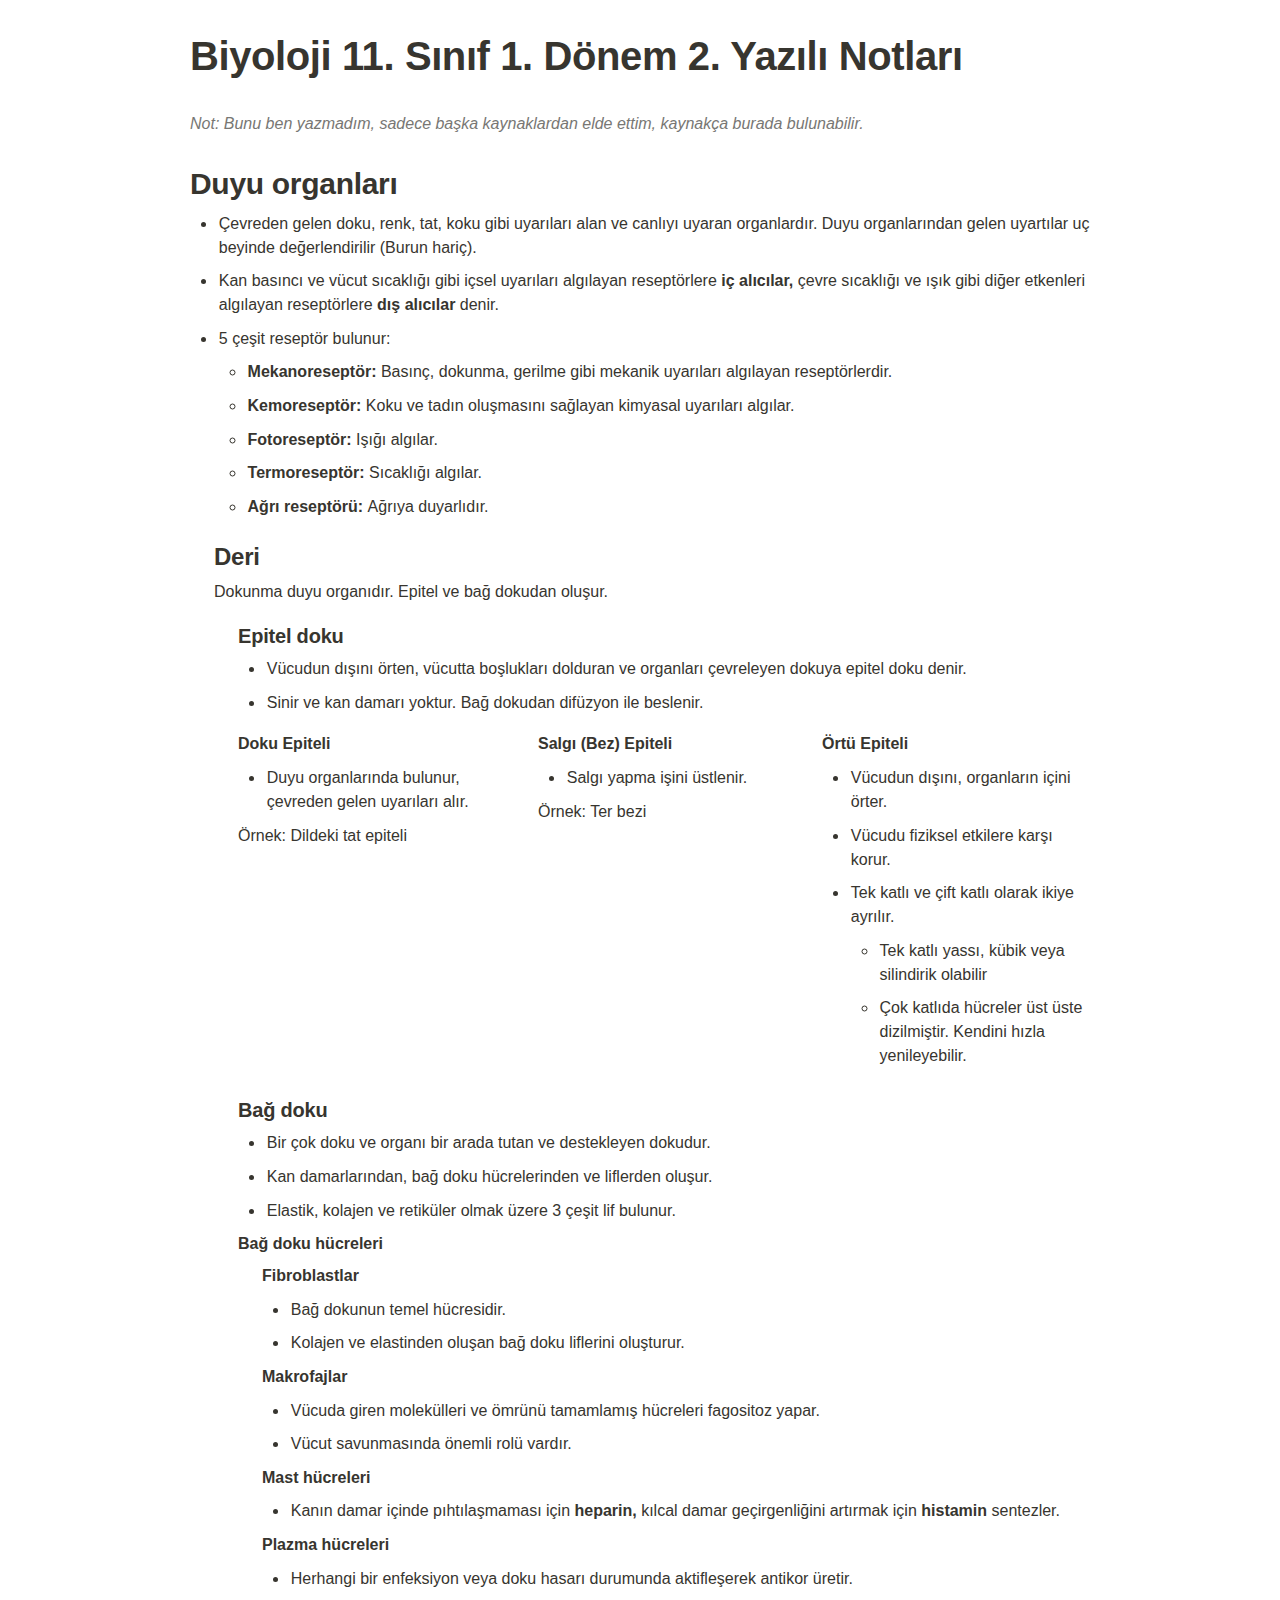
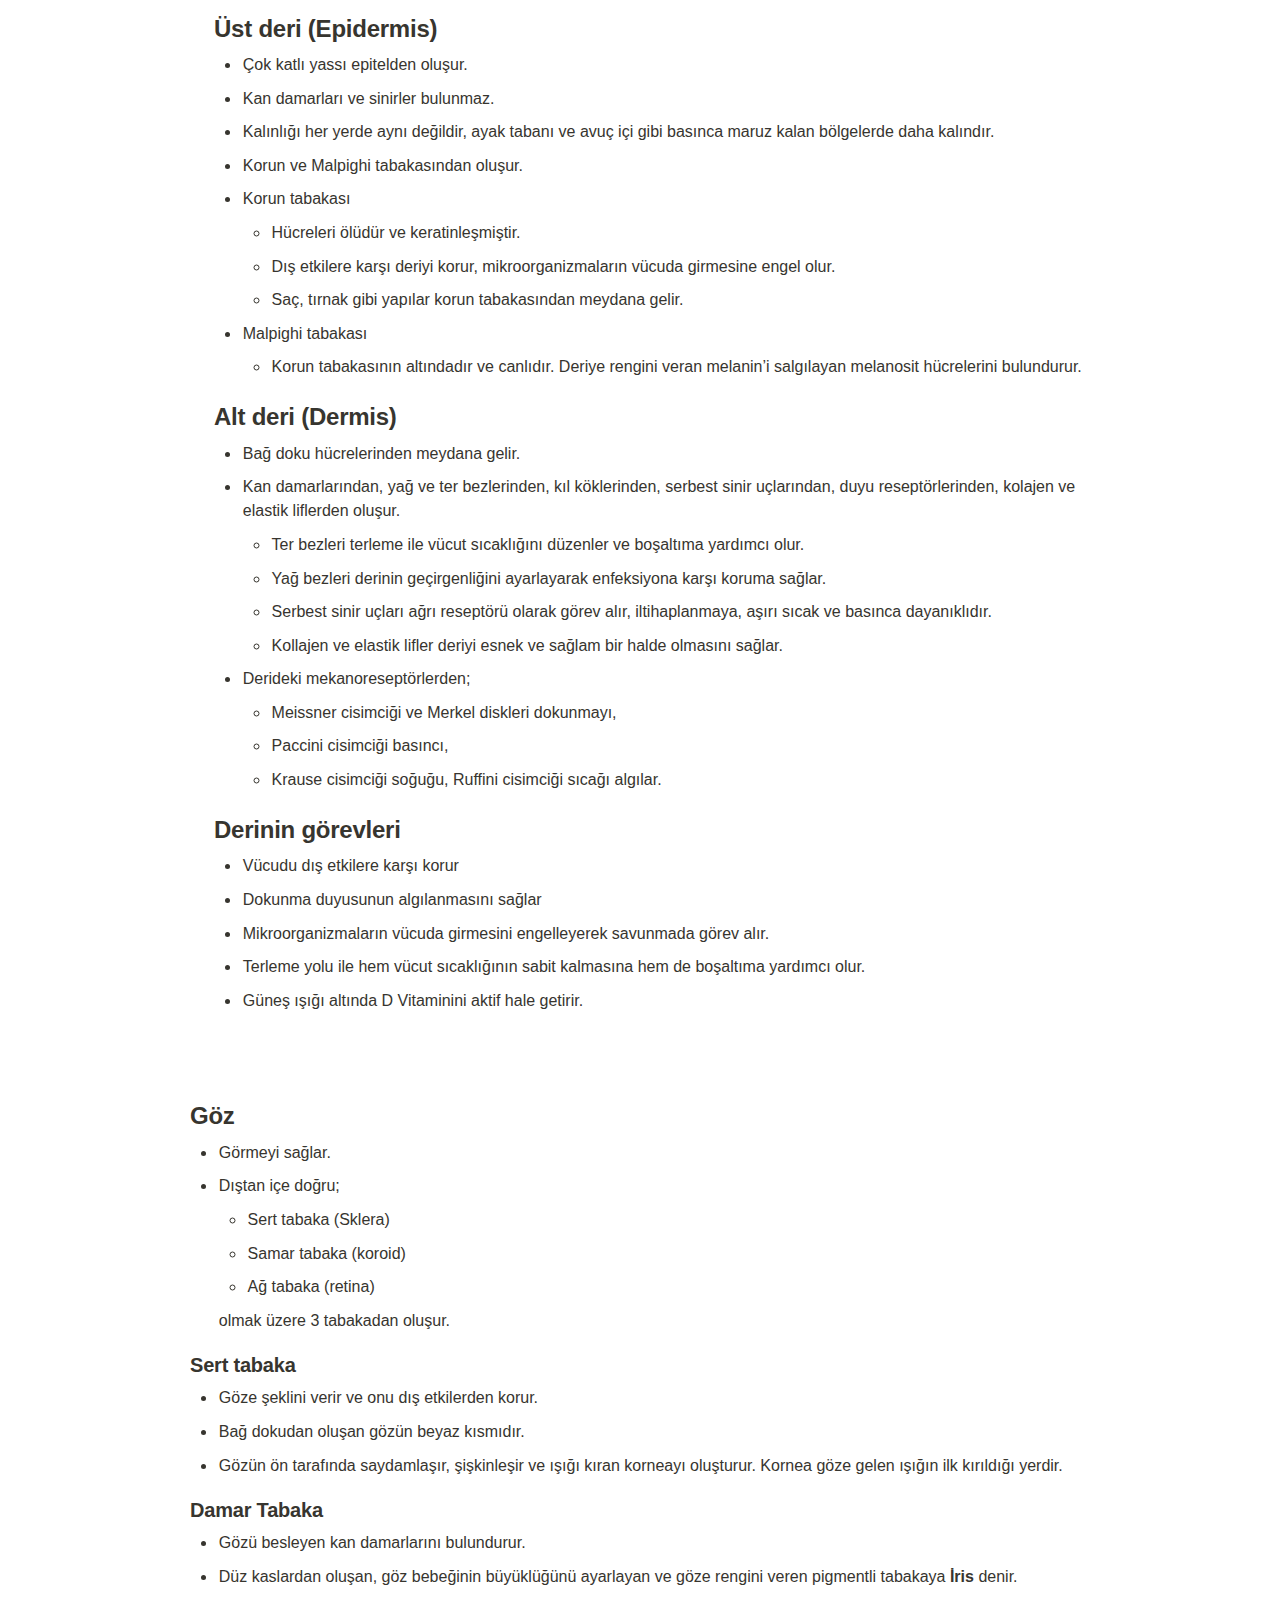
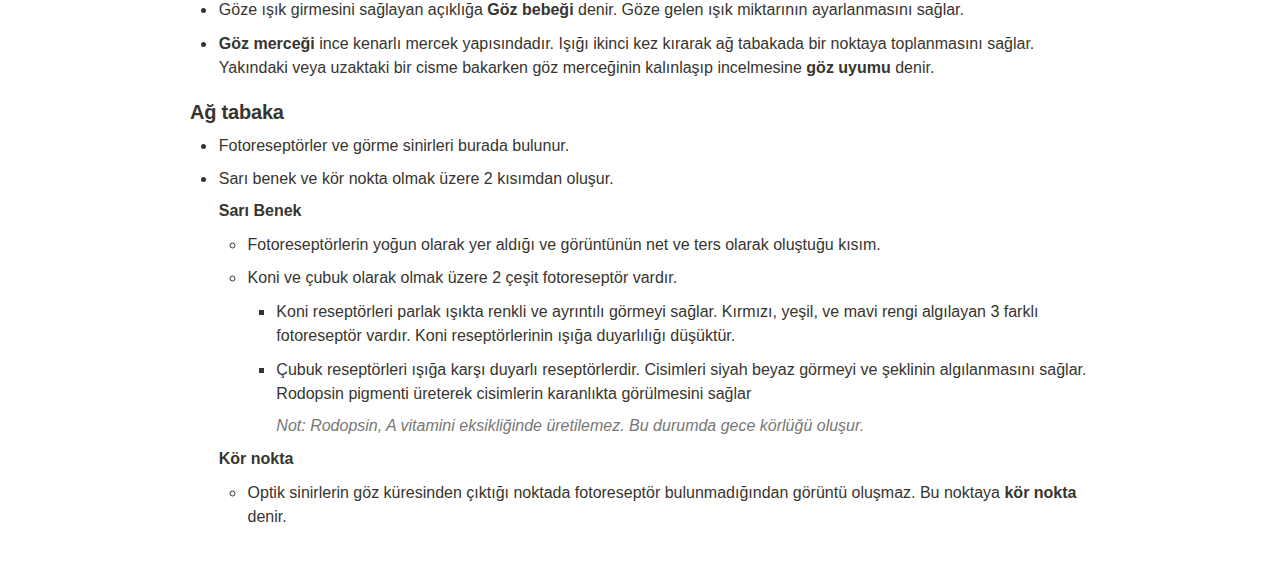
==== commit cce22955: "Add files via upload" ====
--- a/index.html
+++ b/index.html
@@ -1,5 +1,4 @@
-<html><head><meta http-equiv="Content-Type" content="text/html; charset=utf-8"/><meta name="viewport" content="width=device-width, initial-scale=1.0"/>
-<title>Biyoloji 11. Sınıf 1. Dönem 2. Yazılı Notları</title><style>
+<html><head><meta http-equiv="Content-Type" content="text/html; charset=utf-8"/><title>Biyoloji 11. Sınıf 1. Dönem 2. Yazılı Notları</title><style>
 /* cspell:disable-file */
 /* webkit printing magic: print all background colors */
 html {
@@ -677,4 +676,6 @@
 </style></head><body><article id="9d700df7-eeb8-49e4-912f-a28cc82bd0be" class="page sans"><header><h1 class="page-title">Biyoloji 11. Sınıf 1. Dönem 2. Yazılı Notları</h1><p class="page-description"></p></header><div class="page-body"><p id="ad4f0896-7c1f-44a4-82f7-baf58d3870e4" class=""><mark class="highlight-gray"><em>Not: Bunu ben yazmadım, sadece başka kaynaklardan elde ettim, kaynakça burada bulunabilir.</em></mark></p><h1 id="614ce20b-9c4b-457f-ae37-c547ba866d2a" class=""><strong>Duyu organları</strong></h1><ul id="37aac5f4-3bf5-4f1f-9343-c82c3b564048" class="bulleted-list"><li style="list-style-type:disc">Çevreden gelen doku, renk, tat, koku gibi uyarıları alan ve canlıyı uyaran organlardır. Duyu organlarından gelen uyartılar uç beyinde değerlendirilir (Burun hariç).</li></ul><ul id="2cb16c97-15c8-40bf-b1a4-7ec12c3cff72" class="bulleted-list"><li style="list-style-type:disc">Kan basıncı ve vücut sıcaklığı gibi içsel uyarıları algılayan reseptörlere <strong>iç alıcılar, </strong>çevre sıcaklığı ve ışık gibi diğer etkenleri algılayan reseptörlere <strong>dış alıcılar </strong>denir.</li></ul><ul id="2f8fc390-42e2-4ce4-b0ef-d39d6609fe41" class="bulleted-list"><li style="list-style-type:disc">5 çeşit reseptör bulunur:<ul id="915cbf2e-2cd0-44f8-b508-c1bb8a5113c0" class="bulleted-list"><li style="list-style-type:circle"><strong>Mekanoreseptör: </strong>Basınç, dokunma, gerilme gibi mekanik uyarıları algılayan reseptörlerdir.</li></ul><ul id="daeeac99-2171-4587-8442-0df9e2a23dc5" class="bulleted-list"><li style="list-style-type:circle"><strong>Kemoreseptör: </strong>Koku ve tadın oluşmasını sağlayan kimyasal uyarıları algılar.</li></ul><ul id="d188c4da-711d-498f-982e-65b28f17b722" class="bulleted-list"><li style="list-style-type:circle"><strong>Fotoreseptör: </strong>Işığı algılar.</li></ul><ul id="2bc0e4da-3556-420c-9b00-3562566dc450" class="bulleted-list"><li style="list-style-type:circle"><strong><strong><strong><strong><strong><strong><strong><strong><strong><strong><strong><strong><strong><strong><strong>Termoreseptör: </strong></strong></strong></strong></strong></strong></strong></strong></strong></strong></strong></strong></strong></strong></strong>Sıcaklığı algılar.</li></ul><ul id="28b83643-52a6-4804-928f-5e436997f725" class="bulleted-list"><li style="list-style-type:circle"><strong><strong><strong><strong><strong><strong><strong><strong><strong><strong><strong><strong><strong><strong><strong><strong>Ağrı reseptörü: </strong></strong></strong></strong></strong></strong></strong></strong></strong></strong></strong></strong></strong></strong></strong></strong>Ağrıya duyarlıdır.</li></ul></li></ul><p id="67a69309-b7e5-4768-9da6-da4fbb58306f" class=""><div class="indented"><h2 id="79a3fd7f-d30d-422a-97da-0e3650068300" class="">Deri</h2><p id="327fffdb-e15b-43a4-a7f3-786c60a91b7f" class="">Dokunma duyu organıdır. Epitel ve bağ dokudan oluşur.<div class="indented"><h3 id="0fa4660f-d368-493c-983e-34308211681d" class="">Epitel doku</h3><ul id="e227d777-31f9-43fe-9a63-f57ed5423b76" class="bulleted-list"><li style="list-style-type:disc">Vücudun dışını örten, vücutta boşlukları dolduran ve organları çevreleyen dokuya epitel doku denir.</li></ul><ul id="ed0c94d2-12b7-4f1a-83fe-9f9a9e622c09" class="bulleted-list"><li style="list-style-type:disc">Sinir ve kan damarı yoktur. Bağ dokudan difüzyon ile beslenir.</li></ul><div id="5391c179-d2f9-47b6-af15-7015db83d171" class="column-list"><div id="0bff7d0b-819f-45a5-b589-6daf7ff573d9" style="width:33.33333333333333%" class="column"><p id="afadcc07-2079-4473-bcd7-22bfbe92851a" class=""><strong>Doku Epiteli</strong></p><ul id="d35c8173-3a8f-42d2-91a0-c65a9b0cedaa" class="bulleted-list"><li style="list-style-type:disc">Duyu organlarında bulunur, çevreden gelen uyarıları alır.</li></ul><p id="e8213e04-9578-4fcd-aa79-c22475efe5d9" class="">Örnek: Dildeki tat epiteli</p><p id="ed1bf88a-1fd2-4a27-98c6-025888f6bbfb" class="">
 </p></div><div id="ed4d77ca-5b34-46b1-81fc-26f7c31f4f53" style="width:33.33333333333333%" class="column"><p id="a20a1077-e386-4b59-9b79-18b4c79ee366" class=""><strong>Salgı (Bez) Epiteli</strong></p><ul id="219e3f6c-3f5c-4dd2-9fd5-249f3c95c152" class="bulleted-list"><li style="list-style-type:disc">Salgı yapma işini üstlenir.</li></ul><p id="eee641a7-eb18-4b2f-8301-9a011ac4aa6f" class="">Örnek: Ter bezi</p><p id="d0c3dd2a-a03e-470c-92b0-99920691dbf5" class="">
 </p><p id="229fa233-e9d9-4963-b0f9-5a4d13457588" class="">
-</p></div><div id="ba9c617a-a25d-4c8d-b1ae-dda2ed1bb632" style="width:33.33333333333333%" class="column"><p id="d4154913-5d70-4ba7-b904-2b50361e640c" class=""><strong>Örtü Epiteli</strong></p><ul id="e0472276-895a-44e5-b06a-45f1dc962d49" class="bulleted-list"><li style="list-style-type:disc">Vücudun dışını, organların içini örter.</li></ul><ul id="f20ac868-d00a-467b-80fb-4a469a7e3daa" class="bulleted-list"><li style="list-style-type:disc">Vücudu fiziksel etkilere karşı korur.</li></ul><ul id="6298e1f2-5000-4ef0-8428-55ca16194a63" class="bulleted-list"><li style="list-style-type:disc">Tek katlı ve çift katlı olarak ikiye ayrılır.<ul id="988c8bcf-fb17-493f-bf9b-4f7340719df8" class="bulleted-list"><li style="list-style-type:circle">Tek katlı yassı, kübik veya silindirik olabilir</li></ul><ul id="bd7a389a-774a-43f3-b206-247c4e113803" class="bulleted-list"><li style="list-style-type:circle">Çok katlıda hücreler üst üste dizilmiştir. Kendini hızla yenileyebilir.</li></ul></li></ul></div></div><h3 id="3a27632c-aae1-451f-9c50-77e07c9330a4" class="">Bağ doku</h3><ul id="4f63083c-6eec-4027-9c05-5daf8f06c39a" class="bulleted-list"><li style="list-style-type:disc">Bir çok doku ve organı bir arada tutan ve destekleyen dokudur.</li></ul><ul id="46e1951b-2e02-40f4-9c9f-7087e4767983" class="bulleted-list"><li style="list-style-type:disc">Kan damarlarından, bağ doku hücrelerinden ve liflerden oluşur.</li></ul><ul id="1e6dd244-2508-4e16-b44f-6922cea1423e" class="bulleted-list"><li style="list-style-type:disc">Elastik, kolajen ve retiküler olmak üzere 3 çeşit lif bulunur.</li></ul><p id="d0ca448c-6a99-4a3e-bed6-d563ca1536da" class=""><strong>Bağ doku hücreleri</strong><div class="indented"><p id="21919de8-1bf8-4cb2-8cfa-9f512bab479f" class=""><strong>Fibroblastlar</strong></p><ul id="e9827a4e-31bc-4ea8-8945-c1d7aad851ad" class="bulleted-list"><li style="list-style-type:disc">Bağ dokunun temel hücresidir.</li></ul><ul id="1bdb5e07-1d59-4ce5-9132-0446fae46847" class="bulleted-list"><li style="list-style-type:disc">Kolajen ve elastinden oluşan bağ doku liflerini oluşturur.</li></ul><p id="616f2fd0-b2c9-4755-a93f-bbedb955c888" class=""><strong>Makrofajlar</strong></p><ul id="deaed088-183c-4eb0-82e8-36684642a141" class="bulleted-list"><li style="list-style-type:disc">Vücuda giren molekülleri ve ömrünü tamamlamış hücreleri fagositoz yapar.</li></ul><ul id="9f3f54f1-a242-4d41-8a1c-d99d47facb68" class="bulleted-list"><li style="list-style-type:disc">Vücut savunmasında önemli rolü vardır.</li></ul><p id="bf257d85-d577-440c-818e-a7a5f6e4e719" class=""><strong>Mast hücreleri</strong></p><ul id="9419d840-ad76-44e7-97f5-4802b4176c81" class="bulleted-list"><li style="list-style-type:disc">Kanın damar içinde pıhtılaşmaması için <strong>heparin, </strong>kılcal damar geçirgenliğini artırmak için <strong><strong><strong><strong><strong>histamin </strong></strong></strong></strong></strong>sentezler.</li></ul><p id="d155c7ba-b745-45fd-a35f-b3343b8d2615" class=""><strong>Plazma hücreleri</strong></p><ul id="3dc5e343-187b-49d0-9518-080f57e1dae9" class="bulleted-list"><li style="list-style-type:disc">Herhangi bir enfeksiyon veya doku hasarı durumunda aktifleşerek antikor üretir.</li></ul></div></p></div></p><h2 id="5bdb7956-cf0a-488e-9e3e-b5cd6873a11d" class="">Üst deri (Epidermis)</h2><ul id="a63b3c38-6591-428e-8b21-1608839c8350" class="bulleted-list"><li style="list-style-type:disc">Çok katlı yassı epitelden oluşur.</li></ul><ul id="59d74da3-3853-4177-b9e0-9e148c91d899" class="bulleted-list"><li style="list-style-type:disc">Kan damarları ve sinirler bulunmaz.</li></ul><ul id="af82e2c7-f049-4d55-9ece-70300b39b57e" class="bulleted-list"><li style="list-style-type:disc">Kalınlığı her yerde aynı değildir, ayak tabanı ve avuç içi gibi basınca maruz kalan bölgelerde daha kalındır.</li></ul><ul id="6c0af03d-5e6a-4b60-a85b-7d5f275a262e" class="bulleted-list"><li style="list-style-type:disc">Korun ve Malpighi tabakasından oluşur.</li></ul><ul id="319b35d6-febd-4fd4-8f6e-78038fd9c5e4" class="bulleted-list"><li style="list-style-type:disc">Korun tabakası<ul id="8f4c748c-13f6-424d-a8c9-1782a2565706" class="bulleted-list"><li style="list-style-type:circle">Hücreleri ölüdür ve keratinleşmiştir.</li></ul><ul id="072769b3-153d-42f1-a06c-43032776faec" class="bulleted-list"><li style="list-style-type:circle">Dış etkilere karşı deriyi korur, mikroorganizmaların vücuda girmesine engel olur.</li></ul><ul id="2bdd59fa-ebb1-4486-8012-40e69fa72f0a" class="bulleted-list"><li style="list-style-type:circle">Saç, tırnak gibi yapılar korun tabakasından meydana gelir.</li></ul></li></ul><ul id="3d74ea00-3af7-4592-95fa-c8f0f80321f6" class="bulleted-list"><li style="list-style-type:disc">Malpighi tabakası<ul id="25ba9435-5484-43fa-af4c-7c6d6bc39fa0" class="bulleted-list"><li style="list-style-type:circle">Korun tabakasının altındadır ve canlıdır. Deriye rengini veran melanin’i salgılayan melanosit hücrelerini bulundurur.</li></ul></li></ul><h2 id="d47b6583-104b-4fd9-b0e1-f0d186516820" class="">Alt deri (Dermis)</h2><ul id="6d1d150d-0f02-4829-9c27-016e4aa7475f" class="bulleted-list"><li style="list-style-type:disc">Bağ doku hücrelerinden meydana gelir.</li></ul><ul id="3c96e731-0da4-460f-bf63-ead74c8347cd" class="bulleted-list"><li style="list-style-type:disc">Kan damarlarından, yağ ve ter bezlerinden, kıl köklerinden, serbest sinir uçlarından, duyu reseptörlerinden, kolajen ve elastik liflerden oluşur.<ul id="e7744cba-2403-4ef3-b6d7-bdc747a1a075" class="bulleted-list"><li style="list-style-type:circle">Ter bezleri terleme ile vücut sıcaklığını düzenler ve boşaltıma yardımcı olur.</li></ul><ul id="205de3a0-8259-4082-a332-3c7fd4a32311" class="bulleted-list"><li style="list-style-type:circle">Yağ bezleri derinin geçirgenliğini ayarlayarak enfeksiyona karşı koruma sağlar.</li></ul><ul id="e835673a-f666-4d48-8ea9-73d5a0ff8f72" class="bulleted-list"><li style="list-style-type:circle">Serbest sinir uçları ağrı reseptörü olarak görev alır, iltihaplanmaya, aşırı sıcak ve basınca dayanıklıdır.</li></ul><ul id="daa230c5-af36-4a5e-8b3c-cc4d5e287c11" class="bulleted-list"><li style="list-style-type:circle">Kollajen ve elastik lifler deriyi esnek ve sağlam bir halde olmasını sağlar.</li></ul></li></ul><ul id="ee5b6b7c-12f6-4bb3-8789-f49024d8181e" class="bulleted-list"><li style="list-style-type:disc">Derideki mekanoreseptörlerden;<ul id="37836225-10c0-494e-b07d-26c700cbf682" class="bulleted-list"><li style="list-style-type:circle">Meissner cisimciği ve Merkel diskleri dokunmayı,</li></ul><ul id="590d9511-5d55-4cd5-b2fb-716f22351e5b" class="bulleted-list"><li style="list-style-type:circle">Paccini cisimciği basıncı,</li></ul><ul id="940d4aa9-611c-4d4a-954e-bb248e9937f8" class="bulleted-list"><li style="list-style-type:circle">Krause cisimciği soğuğu, Ruffini cisimciği sıcağı algılar.</li></ul></li></ul><h2 id="2f202ed7-2a47-4954-a1b1-b538473464d8" class="">Derinin görevleri</h2><ul id="5c0b2f44-6489-4e1e-8f6d-923bd7898bbd" class="bulleted-list"><li style="list-style-type:disc">Vücudu dış etkilere karşı korur</li></ul><ul id="547a7f37-96ba-4ef7-9a54-f699e0f34367" class="bulleted-list"><li style="list-style-type:disc">Dokunma duyusunun algılanmasını sağlar</li></ul><ul id="006f72d3-5986-4ddd-abab-7b43cf0e4434" class="bulleted-list"><li style="list-style-type:disc">Mikroorganizmaların vücuda girmesini engelleyerek savunmada görev alır.</li></ul><ul id="b05b1a38-21c5-4811-a5bf-08ca466b805e" class="bulleted-list"><li style="list-style-type:disc">Terleme yolu ile hem vücut sıcaklığının sabit kalmasına hem de boşaltıma yardımcı olur.</li></ul><ul id="067ca4d0-ffed-457a-b416-76cca3587152" class="bulleted-list"><li style="list-style-type:disc">Güneş ışığı altında D Vitaminini aktif hale getirir.</li></ul></div></p></div></article><span class="sans" style="font-size:14px;padding-top:2em"></span></body></html>
+</p></div><div id="ba9c617a-a25d-4c8d-b1ae-dda2ed1bb632" style="width:33.33333333333333%" class="column"><p id="d4154913-5d70-4ba7-b904-2b50361e640c" class=""><strong>Örtü Epiteli</strong></p><ul id="e0472276-895a-44e5-b06a-45f1dc962d49" class="bulleted-list"><li style="list-style-type:disc">Vücudun dışını, organların içini örter.</li></ul><ul id="f20ac868-d00a-467b-80fb-4a469a7e3daa" class="bulleted-list"><li style="list-style-type:disc">Vücudu fiziksel etkilere karşı korur.</li></ul><ul id="6298e1f2-5000-4ef0-8428-55ca16194a63" class="bulleted-list"><li style="list-style-type:disc">Tek katlı ve çift katlı olarak ikiye ayrılır.<ul id="988c8bcf-fb17-493f-bf9b-4f7340719df8" class="bulleted-list"><li style="list-style-type:circle">Tek katlı yassı, kübik veya silindirik olabilir</li></ul><ul id="bd7a389a-774a-43f3-b206-247c4e113803" class="bulleted-list"><li style="list-style-type:circle">Çok katlıda hücreler üst üste dizilmiştir. Kendini hızla yenileyebilir.</li></ul></li></ul></div></div><h3 id="3a27632c-aae1-451f-9c50-77e07c9330a4" class="">Bağ doku</h3><ul id="4f63083c-6eec-4027-9c05-5daf8f06c39a" class="bulleted-list"><li style="list-style-type:disc">Bir çok doku ve organı bir arada tutan ve destekleyen dokudur.</li></ul><ul id="46e1951b-2e02-40f4-9c9f-7087e4767983" class="bulleted-list"><li style="list-style-type:disc">Kan damarlarından, bağ doku hücrelerinden ve liflerden oluşur.</li></ul><ul id="1e6dd244-2508-4e16-b44f-6922cea1423e" class="bulleted-list"><li style="list-style-type:disc">Elastik, kolajen ve retiküler olmak üzere 3 çeşit lif bulunur.</li></ul><p id="d0ca448c-6a99-4a3e-bed6-d563ca1536da" class=""><strong>Bağ doku hücreleri</strong><div class="indented"><p id="21919de8-1bf8-4cb2-8cfa-9f512bab479f" class=""><strong>Fibroblastlar</strong></p><ul id="e9827a4e-31bc-4ea8-8945-c1d7aad851ad" class="bulleted-list"><li style="list-style-type:disc">Bağ dokunun temel hücresidir.</li></ul><ul id="1bdb5e07-1d59-4ce5-9132-0446fae46847" class="bulleted-list"><li style="list-style-type:disc">Kolajen ve elastinden oluşan bağ doku liflerini oluşturur.</li></ul><p id="616f2fd0-b2c9-4755-a93f-bbedb955c888" class=""><strong>Makrofajlar</strong></p><ul id="deaed088-183c-4eb0-82e8-36684642a141" class="bulleted-list"><li style="list-style-type:disc">Vücuda giren molekülleri ve ömrünü tamamlamış hücreleri fagositoz yapar.</li></ul><ul id="9f3f54f1-a242-4d41-8a1c-d99d47facb68" class="bulleted-list"><li style="list-style-type:disc">Vücut savunmasında önemli rolü vardır.</li></ul><p id="bf257d85-d577-440c-818e-a7a5f6e4e719" class=""><strong>Mast hücreleri</strong></p><ul id="9419d840-ad76-44e7-97f5-4802b4176c81" class="bulleted-list"><li style="list-style-type:disc">Kanın damar içinde pıhtılaşmaması için <strong>heparin, </strong>kılcal damar geçirgenliğini artırmak için <strong><strong><strong><strong><strong>histamin </strong></strong></strong></strong></strong>sentezler.</li></ul><p id="d155c7ba-b745-45fd-a35f-b3343b8d2615" class=""><strong>Plazma hücreleri</strong></p><ul id="3dc5e343-187b-49d0-9518-080f57e1dae9" class="bulleted-list"><li style="list-style-type:disc">Herhangi bir enfeksiyon veya doku hasarı durumunda aktifleşerek antikor üretir.</li></ul></div></p></div></p><h2 id="5bdb7956-cf0a-488e-9e3e-b5cd6873a11d" class="">Üst deri (Epidermis)</h2><ul id="a63b3c38-6591-428e-8b21-1608839c8350" class="bulleted-list"><li style="list-style-type:disc">Çok katlı yassı epitelden oluşur.</li></ul><ul id="59d74da3-3853-4177-b9e0-9e148c91d899" class="bulleted-list"><li style="list-style-type:disc">Kan damarları ve sinirler bulunmaz.</li></ul><ul id="af82e2c7-f049-4d55-9ece-70300b39b57e" class="bulleted-list"><li style="list-style-type:disc">Kalınlığı her yerde aynı değildir, ayak tabanı ve avuç içi gibi basınca maruz kalan bölgelerde daha kalındır.</li></ul><ul id="6c0af03d-5e6a-4b60-a85b-7d5f275a262e" class="bulleted-list"><li style="list-style-type:disc">Korun ve Malpighi tabakasından oluşur.</li></ul><ul id="319b35d6-febd-4fd4-8f6e-78038fd9c5e4" class="bulleted-list"><li style="list-style-type:disc">Korun tabakası<ul id="8f4c748c-13f6-424d-a8c9-1782a2565706" class="bulleted-list"><li style="list-style-type:circle">Hücreleri ölüdür ve keratinleşmiştir.</li></ul><ul id="072769b3-153d-42f1-a06c-43032776faec" class="bulleted-list"><li style="list-style-type:circle">Dış etkilere karşı deriyi korur, mikroorganizmaların vücuda girmesine engel olur.</li></ul><ul id="2bdd59fa-ebb1-4486-8012-40e69fa72f0a" class="bulleted-list"><li style="list-style-type:circle">Saç, tırnak gibi yapılar korun tabakasından meydana gelir.</li></ul></li></ul><ul id="3d74ea00-3af7-4592-95fa-c8f0f80321f6" class="bulleted-list"><li style="list-style-type:disc">Malpighi tabakası<ul id="25ba9435-5484-43fa-af4c-7c6d6bc39fa0" class="bulleted-list"><li style="list-style-type:circle">Korun tabakasının altındadır ve canlıdır. Deriye rengini veran melanin’i salgılayan melanosit hücrelerini bulundurur.</li></ul></li></ul><h2 id="d47b6583-104b-4fd9-b0e1-f0d186516820" class="">Alt deri (Dermis)</h2><ul id="6d1d150d-0f02-4829-9c27-016e4aa7475f" class="bulleted-list"><li style="list-style-type:disc">Bağ doku hücrelerinden meydana gelir.</li></ul><ul id="3c96e731-0da4-460f-bf63-ead74c8347cd" class="bulleted-list"><li style="list-style-type:disc">Kan damarlarından, yağ ve ter bezlerinden, kıl köklerinden, serbest sinir uçlarından, duyu reseptörlerinden, kolajen ve elastik liflerden oluşur.<ul id="e7744cba-2403-4ef3-b6d7-bdc747a1a075" class="bulleted-list"><li style="list-style-type:circle">Ter bezleri terleme ile vücut sıcaklığını düzenler ve boşaltıma yardımcı olur.</li></ul><ul id="205de3a0-8259-4082-a332-3c7fd4a32311" class="bulleted-list"><li style="list-style-type:circle">Yağ bezleri derinin geçirgenliğini ayarlayarak enfeksiyona karşı koruma sağlar.</li></ul><ul id="e835673a-f666-4d48-8ea9-73d5a0ff8f72" class="bulleted-list"><li style="list-style-type:circle">Serbest sinir uçları ağrı reseptörü olarak görev alır, iltihaplanmaya, aşırı sıcak ve basınca dayanıklıdır.</li></ul><ul id="daa230c5-af36-4a5e-8b3c-cc4d5e287c11" class="bulleted-list"><li style="list-style-type:circle">Kollajen ve elastik lifler deriyi esnek ve sağlam bir halde olmasını sağlar.</li></ul></li></ul><ul id="ee5b6b7c-12f6-4bb3-8789-f49024d8181e" class="bulleted-list"><li style="list-style-type:disc">Derideki mekanoreseptörlerden;<ul id="37836225-10c0-494e-b07d-26c700cbf682" class="bulleted-list"><li style="list-style-type:circle">Meissner cisimciği ve Merkel diskleri dokunmayı,</li></ul><ul id="590d9511-5d55-4cd5-b2fb-716f22351e5b" class="bulleted-list"><li style="list-style-type:circle">Paccini cisimciği basıncı,</li></ul><ul id="940d4aa9-611c-4d4a-954e-bb248e9937f8" class="bulleted-list"><li style="list-style-type:circle">Krause cisimciği soğuğu, Ruffini cisimciği sıcağı algılar.</li></ul></li></ul><h2 id="2f202ed7-2a47-4954-a1b1-b538473464d8" class="">Derinin görevleri</h2><ul id="5c0b2f44-6489-4e1e-8f6d-923bd7898bbd" class="bulleted-list"><li style="list-style-type:disc">Vücudu dış etkilere karşı korur</li></ul><ul id="547a7f37-96ba-4ef7-9a54-f699e0f34367" class="bulleted-list"><li style="list-style-type:disc">Dokunma duyusunun algılanmasını sağlar</li></ul><ul id="006f72d3-5986-4ddd-abab-7b43cf0e4434" class="bulleted-list"><li style="list-style-type:disc">Mikroorganizmaların vücuda girmesini engelleyerek savunmada görev alır.</li></ul><ul id="b05b1a38-21c5-4811-a5bf-08ca466b805e" class="bulleted-list"><li style="list-style-type:disc">Terleme yolu ile hem vücut sıcaklığının sabit kalmasına hem de boşaltıma yardımcı olur.</li></ul><ul id="067ca4d0-ffed-457a-b416-76cca3587152" class="bulleted-list"><li style="list-style-type:disc">Güneş ışığı altında D Vitaminini aktif hale getirir.</li></ul></div></p><p id="fc7888f2-4439-4d5d-9f88-8e23597a0ad5" class="">
+</p><p id="e4c76fc1-b710-4ced-b6ec-dc54f185232d" class="">
+</p><h2 id="6be94646-3a00-4464-b2a0-ba2c7375a066" class="">Göz</h2><ul id="2a319dcd-d08d-41d1-8e24-64273eb91b9d" class="bulleted-list"><li style="list-style-type:disc">Görmeyi sağlar.</li></ul><ul id="e3552073-23bb-4e89-8698-ccff59f55c8a" class="bulleted-list"><li style="list-style-type:disc">Dıştan içe doğru;<ul id="f9488336-ad34-431f-a66a-466597b03276" class="bulleted-list"><li style="list-style-type:circle">Sert tabaka (Sklera)</li></ul><ul id="9492795b-02d7-4264-bb1a-b48a52c3e855" class="bulleted-list"><li style="list-style-type:circle">Samar tabaka (koroid)</li></ul><ul id="fa13379c-3450-418a-9f29-feb1cc5a5428" class="bulleted-list"><li style="list-style-type:circle">Ağ tabaka (retina)</li></ul><p id="f3053356-af47-470e-b8d2-4c5670d60849" class="">olmak üzere 3 tabakadan oluşur.</p></li></ul><h3 id="568cca85-d39f-4757-8563-7f18fba8df57" class="">Sert tabaka</h3><ul id="3347e299-ec42-4f05-84c2-49a5a20065cf" class="bulleted-list"><li style="list-style-type:disc">Göze şeklini verir ve onu dış etkilerden korur.</li></ul><ul id="995f10b4-259b-4b0a-be2d-e4951b9f8c2b" class="bulleted-list"><li style="list-style-type:disc">Bağ dokudan oluşan gözün beyaz kısmıdır.</li></ul><ul id="9ab4b820-fa91-46f0-89fc-b533c1087798" class="bulleted-list"><li style="list-style-type:disc">Gözün ön tarafında saydamlaşır, şişkinleşir ve ışığı kıran korneayı oluşturur. Kornea göze gelen ışığın ilk kırıldığı yerdir.</li></ul><h3 id="86cfceac-a29a-4389-9b24-5c7e936d852c" class="">Damar Tabaka</h3><ul id="d5f6851a-582f-4f28-8492-42ecaf1e4536" class="bulleted-list"><li style="list-style-type:disc">Gözü besleyen kan damarlarını bulundurur.</li></ul><ul id="7d7d39e7-8d72-4e2a-bc44-e1f98db8d534" class="bulleted-list"><li style="list-style-type:disc">Düz kaslardan oluşan, göz bebeğinin büyüklüğünü ayarlayan ve göze rengini veren pigmentli tabakaya <strong>İris </strong>denir.</li></ul><ul id="3f8b87c4-cb3b-425b-a307-1013c32b8977" class="bulleted-list"><li style="list-style-type:disc">Göze ışık girmesini sağlayan açıklığa <strong>Göz bebeği</strong> denir. Göze gelen ışık miktarının ayarlanmasını sağlar.</li></ul><ul id="5936d9ce-62d7-4f20-b557-ed06e9474106" class="bulleted-list"><li style="list-style-type:disc"><strong>Göz merceği </strong>ince kenarlı mercek yapısındadır. Işığı ikinci kez kırarak ağ tabakada bir noktaya toplanmasını sağlar. Yakındaki veya uzaktaki bir cisme bakarken göz merceğinin kalınlaşıp incelmesine <strong><strong><strong><strong><strong><strong><strong><strong><strong><strong>göz uyumu </strong></strong></strong></strong></strong></strong></strong></strong></strong></strong>denir.</li></ul><h3 id="1b64dc28-33ee-4013-b598-feabb5de89ac" class="">Ağ tabaka</h3><ul id="89095a23-5088-4cd8-ba50-964f9a464bad" class="bulleted-list"><li style="list-style-type:disc">Fotoreseptörler ve görme sinirleri burada bulunur.</li></ul><ul id="7e8291e3-bb26-44f4-813f-5f5a8f55c9d4" class="bulleted-list"><li style="list-style-type:disc">Sarı benek ve kör nokta olmak üzere 2 kısımdan oluşur. <p id="5cd2e223-1883-46db-9612-2fc5038a8410" class=""><strong>Sarı Benek</strong></p><ul id="fad2f747-6de8-4502-8768-c283f44eb79e" class="bulleted-list"><li style="list-style-type:circle">Fotoreseptörlerin yoğun olarak yer aldığı ve görüntünün net ve ters olarak oluştuğu kısım.</li></ul><ul id="b86bc2f1-64c7-4bb7-96d8-ee8c90abe184" class="bulleted-list"><li style="list-style-type:circle">Koni ve çubuk olarak olmak üzere 2 çeşit fotoreseptör vardır.<ul id="a0a5384a-7b92-42f2-95c2-2ea4006b9e76" class="bulleted-list"><li style="list-style-type:square">Koni reseptörleri parlak ışıkta renkli ve ayrıntılı görmeyi sağlar. Kırmızı, yeşil, ve mavi rengi algılayan 3 farklı fotoreseptör vardır. Koni reseptörlerinin ışığa duyarlılığı düşüktür.</li></ul><ul id="cee6b27f-fa51-4825-a4e3-f614cd108f01" class="bulleted-list"><li style="list-style-type:square">Çubuk reseptörleri ışığa karşı duyarlı reseptörlerdir. Cisimleri siyah beyaz görmeyi ve şeklinin algılanmasını sağlar. Rodopsin pigmenti üreterek cisimlerin karanlıkta görülmesini sağlar<p id="b7526e7a-413c-47f4-9cbb-b31e3ab1bdd0" class=""><mark class="highlight-gray"><em>Not: Rodopsin, A vitamini eksikliğinde üretilemez. Bu durumda gece körlüğü oluşur.</em></mark></p></li></ul></li></ul><p id="8d8698c4-8ca4-4f23-adfb-e265530c9ecd" class=""><strong>Kör nokta</strong></p><ul id="040f5bf2-b32c-48b8-a71f-7dc3a423899b" class="bulleted-list"><li style="list-style-type:circle">Optik sinirlerin göz küresinden çıktığı noktada fotoreseptör bulunmadığından görüntü oluşmaz. Bu noktaya <strong><strong><strong><strong><strong><strong><strong><strong><strong><strong><strong><strong>kör nokta </strong></strong></strong></strong></strong></strong></strong></strong></strong></strong></strong></strong>denir.</li></ul></li></ul></div></article><span class="sans" style="font-size:14px;padding-top:2em"></span></body></html>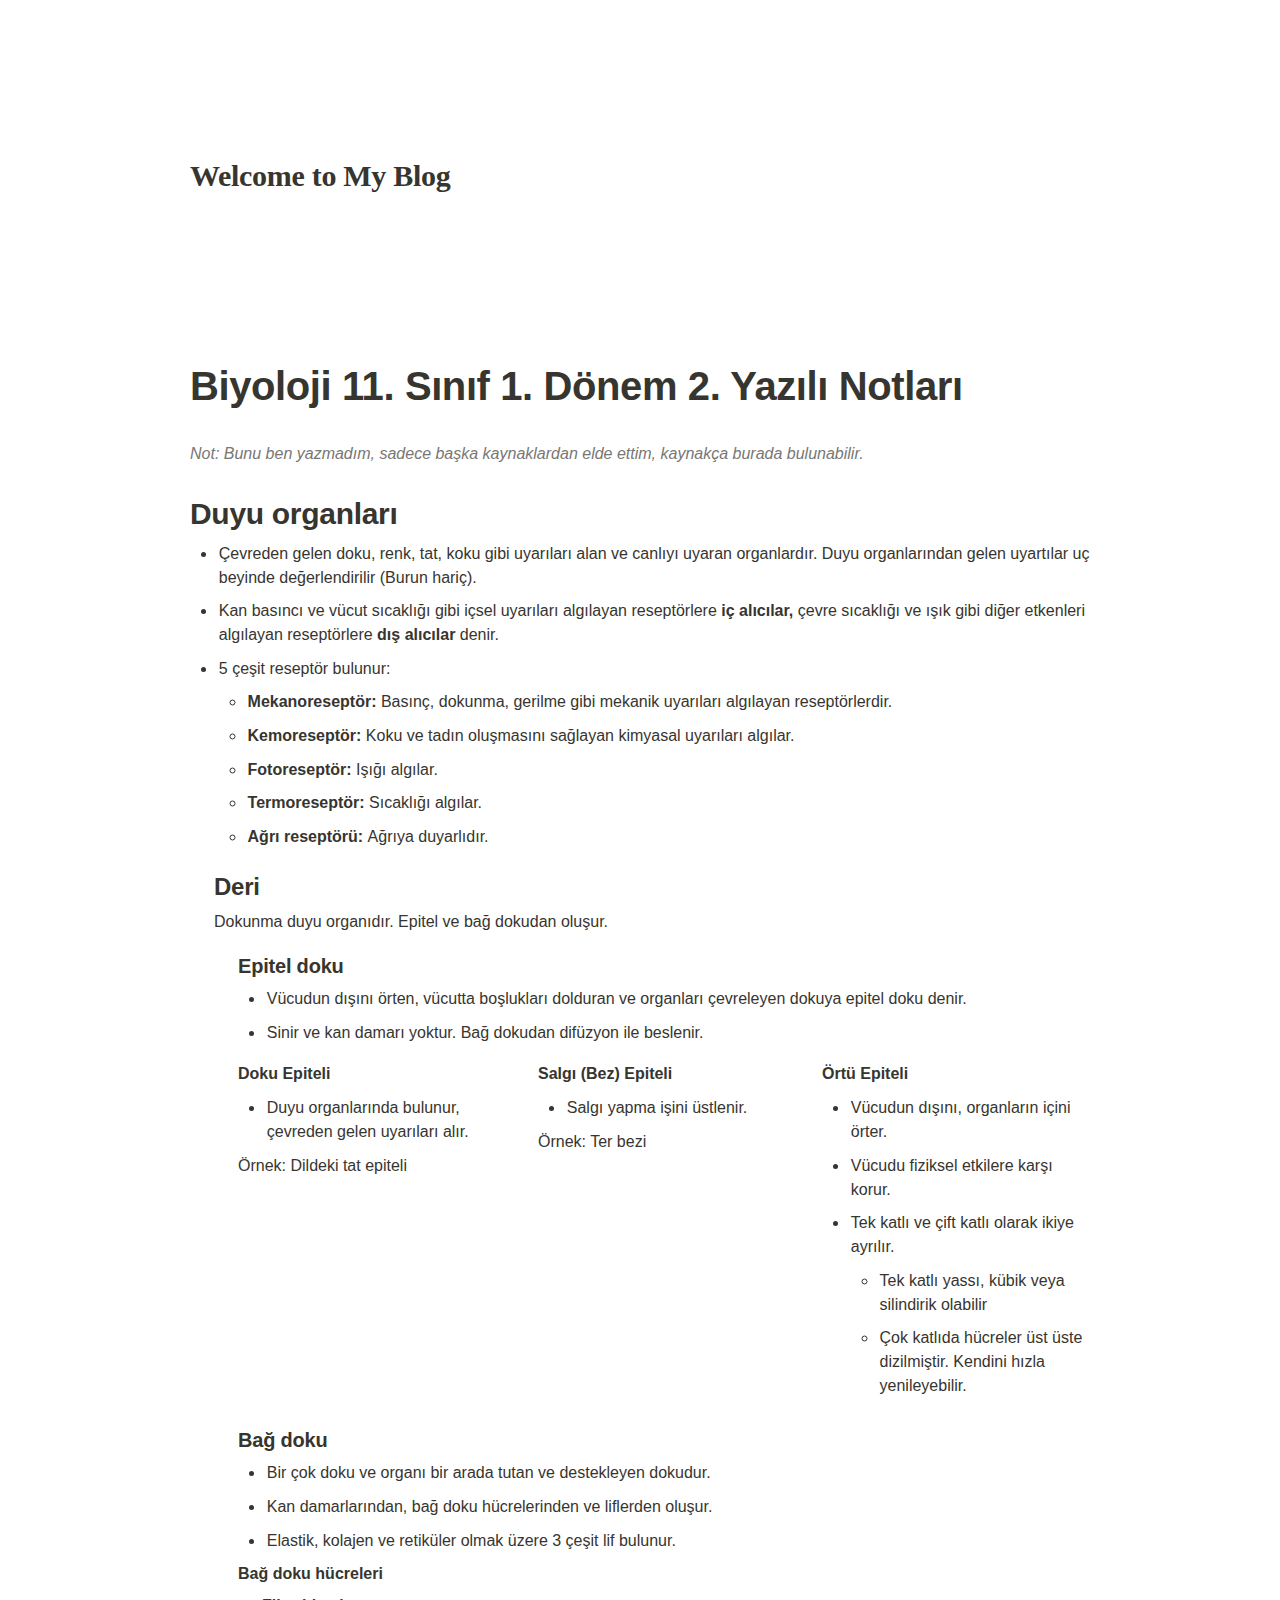
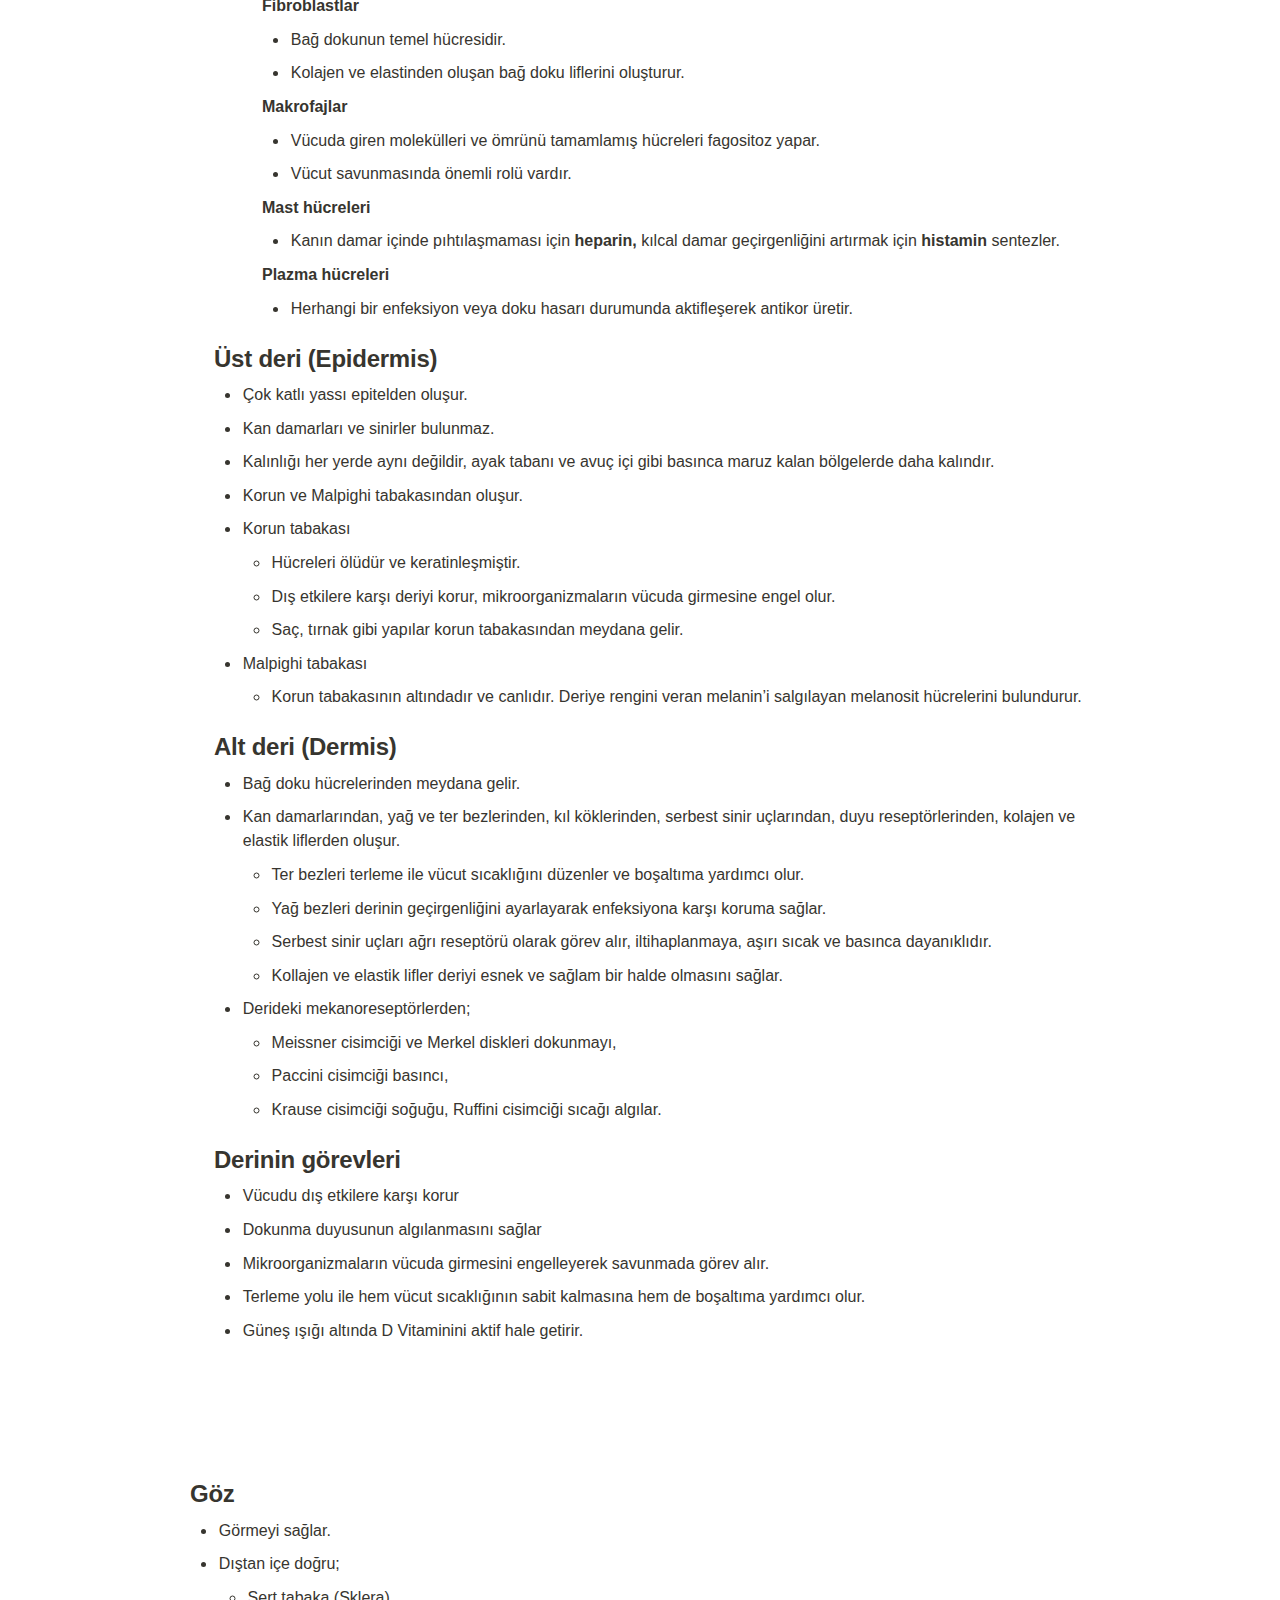
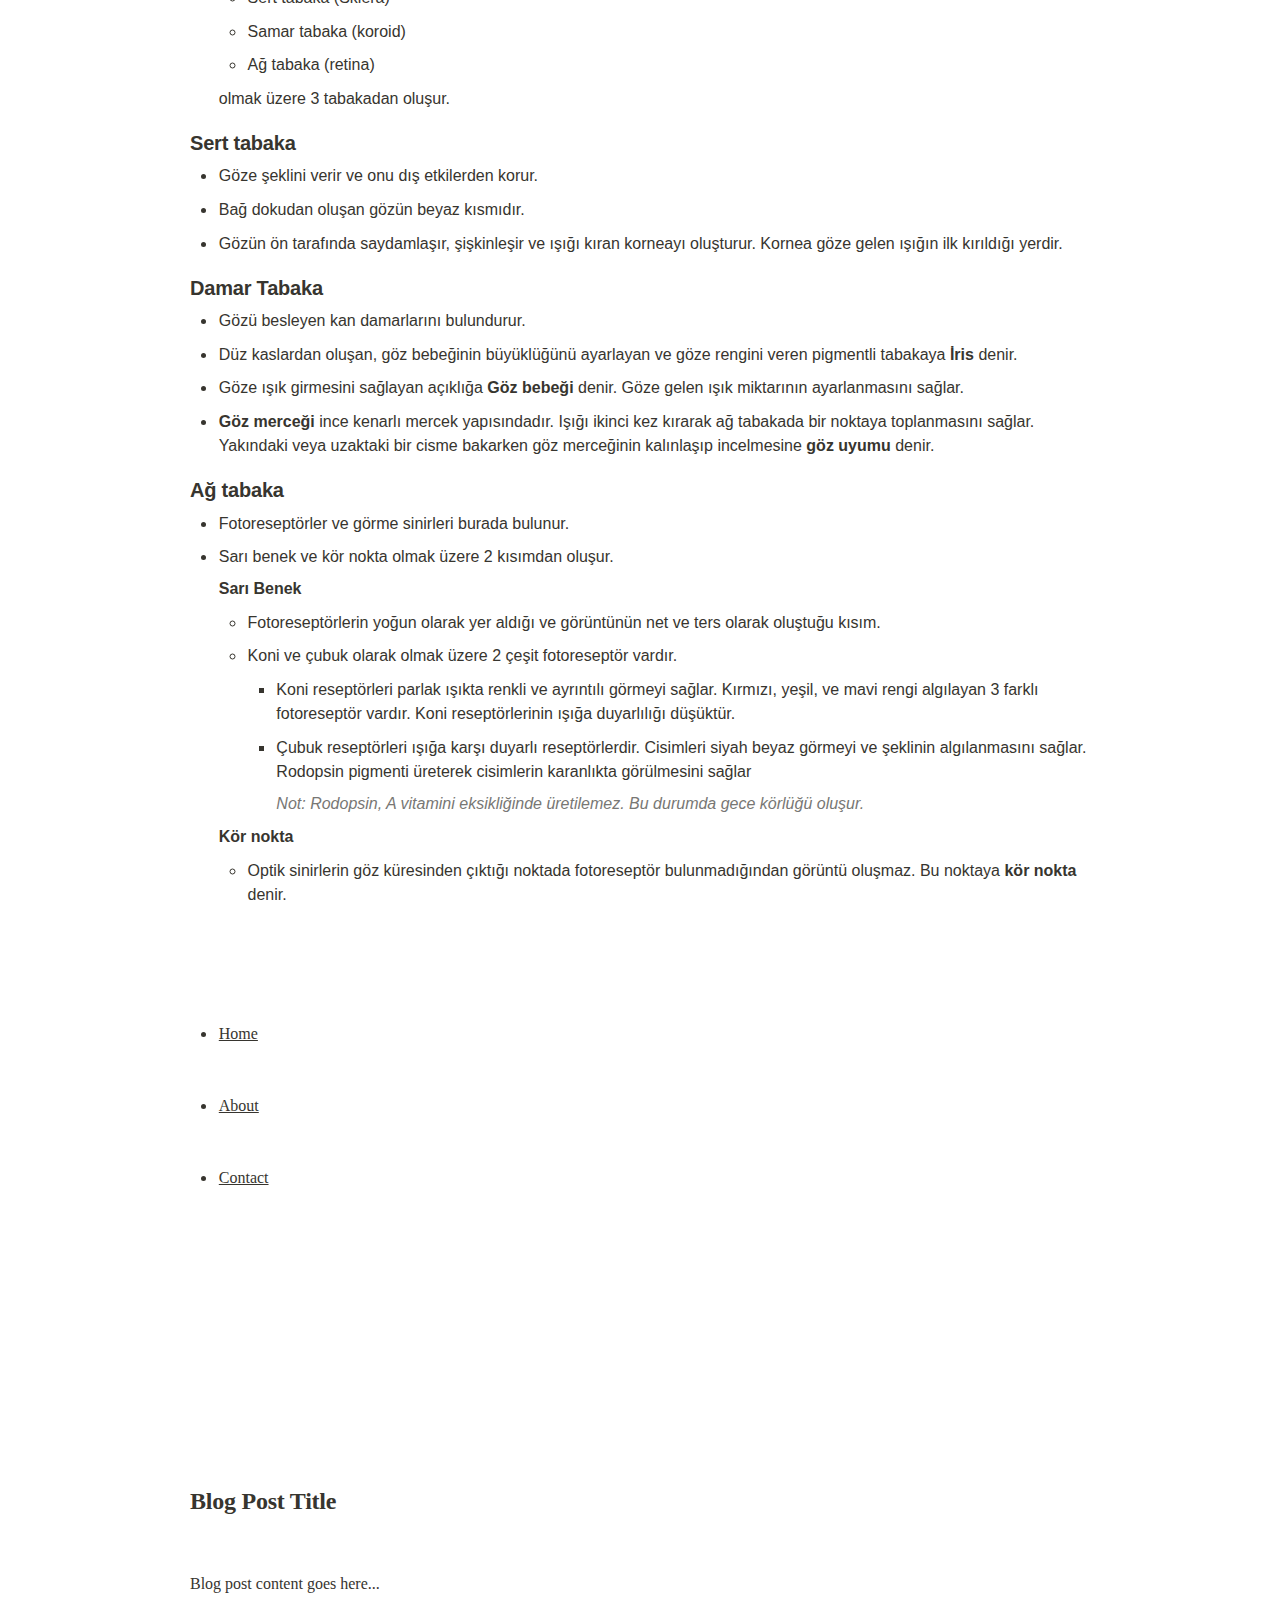
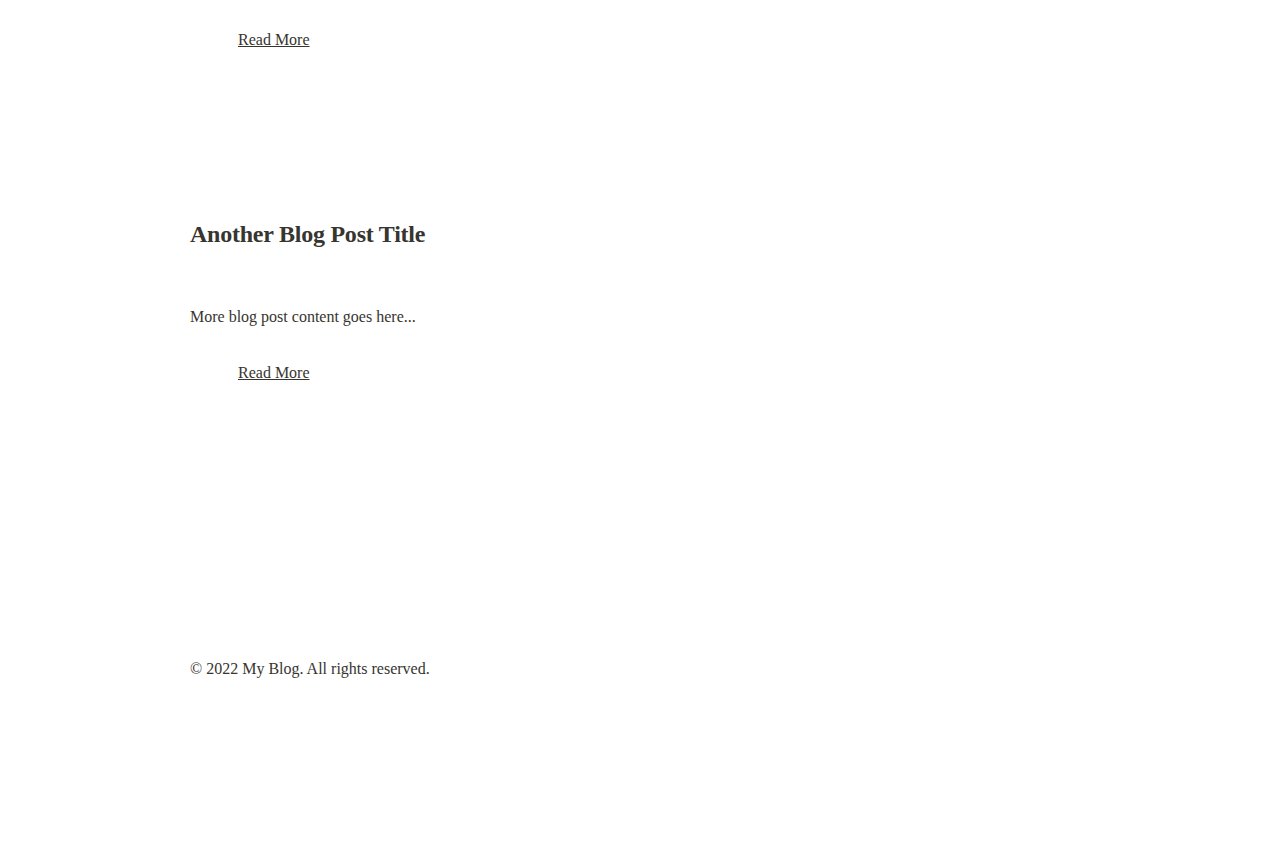
==== commit b801a785: "Update index.html" ====
--- a/index.html
+++ b/index.html
@@ -1,681 +1,721 @@
-<html><head><meta http-equiv="Content-Type" content="text/html; charset=utf-8"/><title>Biyoloji 11. Sınıf 1. Dönem 2. Yazılı Notları</title><style>
-/* cspell:disable-file */
-/* webkit printing magic: print all background colors */
-html {
-	-webkit-print-color-adjust: exact;
-}
-* {
-	box-sizing: border-box;
-	-webkit-print-color-adjust: exact;
-}
+<!DOCTYPE html>
+<html>
+<head>
+    <title>My Blog</title>
+</head>
+<body>
+    <header>
+        <h1>Welcome to My Blog</h1>
+    </header>
 
-html,
-body {
-	margin: 0;
-	padding: 0;
-}
-@media only screen {
-	body {
-		margin: 2em auto;
-		max-width: 900px;
-		color: rgb(55, 53, 47);
-	}
-}
+    <nav><html><head><meta http-equiv="Content-Type" content="text/html; charset=utf-8"/><meta name="viewport" content="width=device-width, initial-scale=1.0"/>
+        <title>Biyoloji 11. Sınıf 1. Dönem 2. Yazılı Notları</title><style>
+        /* cspell:disable-file */
+        /* webkit printing magic: print all background colors */
+        html {
+            -webkit-print-color-adjust: exact;
+        }
+        * {
+            box-sizing: border-box;
+            -webkit-print-color-adjust: exact;
+        }
+        
+        html,
+        body {
+            margin: 0;
+            padding: 0;
+        }
+        @media only screen {
+            body {
+                margin: 2em auto;
+                max-width: 900px;
+                color: rgb(55, 53, 47);
+            }
+        }
+        
+        body {
+            line-height: 1.5;
+            white-space: pre-wrap;
+        }
+        
+        a,
+        a.visited {
+            color: inherit;
+            text-decoration: underline;
+        }
+        
+        .pdf-relative-link-path {
+            font-size: 80%;
+            color: #444;
+        }
+        
+        h1,
+        h2,
+        h3 {
+            letter-spacing: -0.01em;
+            line-height: 1.2;
+            font-weight: 600;
+            margin-bottom: 0;
+        }
+        
+        .page-title {
+            font-size: 2.5rem;
+            font-weight: 700;
+            margin-top: 0;
+            margin-bottom: 0.75em;
+        }
+        
+        h1 {
+            font-size: 1.875rem;
+            margin-top: 1.875rem;
+        }
+        
+        h2 {
+            font-size: 1.5rem;
+            margin-top: 1.5rem;
+        }
+        
+        h3 {
+            font-size: 1.25rem;
+            margin-top: 1.25rem;
+        }
+        
+        .source {
+            border: 1px solid #ddd;
+            border-radius: 3px;
+            padding: 1.5em;
+            word-break: break-all;
+        }
+        
+        .callout {
+            border-radius: 3px;
+            padding: 1rem;
+        }
+        
+        figure {
+            margin: 1.25em 0;
+            page-break-inside: avoid;
+        }
+        
+        figcaption {
+            opacity: 0.5;
+            font-size: 85%;
+            margin-top: 0.5em;
+        }
+        
+        mark {
+            background-color: transparent;
+        }
+        
+        .indented {
+            padding-left: 1.5em;
+        }
+        
+        hr {
+            background: transparent;
+            display: block;
+            width: 100%;
+            height: 1px;
+            visibility: visible;
+            border: none;
+            border-bottom: 1px solid rgba(55, 53, 47, 0.09);
+        }
+        
+        img {
+            max-width: 100%;
+        }
+        
+        @media only print {
+            img {
+                max-height: 100vh;
+                object-fit: contain;
+            }
+        }
+        
+        @page {
+            margin: 1in;
+        }
+        
+        .collection-content {
+            font-size: 0.875rem;
+        }
+        
+        .column-list {
+            display: flex;
+            justify-content: space-between;
+        }
+        
+        .column {
+            padding: 0 1em;
+        }
+        
+        .column:first-child {
+            padding-left: 0;
+        }
+        
+        .column:last-child {
+            padding-right: 0;
+        }
+        
+        .table_of_contents-item {
+            display: block;
+            font-size: 0.875rem;
+            line-height: 1.3;
+            padding: 0.125rem;
+        }
+        
+        .table_of_contents-indent-1 {
+            margin-left: 1.5rem;
+        }
+        
+        .table_of_contents-indent-2 {
+            margin-left: 3rem;
+        }
+        
+        .table_of_contents-indent-3 {
+            margin-left: 4.5rem;
+        }
+        
+        .table_of_contents-link {
+            text-decoration: none;
+            opacity: 0.7;
+            border-bottom: 1px solid rgba(55, 53, 47, 0.18);
+        }
+        
+        table,
+        th,
+        td {
+            border: 1px solid rgba(55, 53, 47, 0.09);
+            border-collapse: collapse;
+        }
+        
+        table {
+            border-left: none;
+            border-right: none;
+        }
+        
+        th,
+        td {
+            font-weight: normal;
+            padding: 0.25em 0.5em;
+            line-height: 1.5;
+            min-height: 1.5em;
+            text-align: left;
+        }
+        
+        th {
+            color: rgba(55, 53, 47, 0.6);
+        }
+        
+        ol,
+        ul {
+            margin: 0;
+            margin-block-start: 0.6em;
+            margin-block-end: 0.6em;
+        }
+        
+        li > ol:first-child,
+        li > ul:first-child {
+            margin-block-start: 0.6em;
+        }
+        
+        ul > li {
+            list-style: disc;
+        }
+        
+        ul.to-do-list {
+            padding-inline-start: 0;
+        }
+        
+        ul.to-do-list > li {
+            list-style: none;
+        }
+        
+        .to-do-children-checked {
+            text-decoration: line-through;
+            opacity: 0.375;
+        }
+        
+        ul.toggle > li {
+            list-style: none;
+        }
+        
+        ul {
+            padding-inline-start: 1.7em;
+        }
+        
+        ul > li {
+            padding-left: 0.1em;
+        }
+        
+        ol {
+            padding-inline-start: 1.6em;
+        }
+        
+        ol > li {
+            padding-left: 0.2em;
+        }
+        
+        .mono ol {
+            padding-inline-start: 2em;
+        }
+        
+        .mono ol > li {
+            text-indent: -0.4em;
+        }
+        
+        .toggle {
+            padding-inline-start: 0em;
+            list-style-type: none;
+        }
+        
+        /* Indent toggle children */
+        .toggle > li > details {
+            padding-left: 1.7em;
+        }
+        
+        .toggle > li > details > summary {
+            margin-left: -1.1em;
+        }
+        
+        .selected-value {
+            display: inline-block;
+            padding: 0 0.5em;
+            background: rgba(206, 205, 202, 0.5);
+            border-radius: 3px;
+            margin-right: 0.5em;
+            margin-top: 0.3em;
+            margin-bottom: 0.3em;
+            white-space: nowrap;
+        }
+        
+        .collection-title {
+            display: inline-block;
+            margin-right: 1em;
+        }
+        
+        .page-description {
+            margin-bottom: 2em;
+        }
+        
+        .simple-table {
+            margin-top: 1em;
+            font-size: 0.875rem;
+            empty-cells: show;
+        }
+        .simple-table td {
+            height: 29px;
+            min-width: 120px;
+        }
+        
+        .simple-table th {
+            height: 29px;
+            min-width: 120px;
+        }
+        
+        .simple-table-header-color {
+            background: rgb(247, 246, 243);
+            color: black;
+        }
+        .simple-table-header {
+            font-weight: 500;
+        }
+        
+        time {
+            opacity: 0.5;
+        }
+        
+        .icon {
+            display: inline-block;
+            max-width: 1.2em;
+            max-height: 1.2em;
+            text-decoration: none;
+            vertical-align: text-bottom;
+            margin-right: 0.5em;
+        }
+        
+        img.icon {
+            border-radius: 3px;
+        }
+        
+        .user-icon {
+            width: 1.5em;
+            height: 1.5em;
+            border-radius: 100%;
+            margin-right: 0.5rem;
+        }
+        
+        .user-icon-inner {
+            font-size: 0.8em;
+        }
+        
+        .text-icon {
+            border: 1px solid #000;
+            text-align: center;
+        }
+        
+        .page-cover-image {
+            display: block;
+            object-fit: cover;
+            width: 100%;
+            max-height: 30vh;
+        }
+        
+        .page-header-icon {
+            font-size: 3rem;
+            margin-bottom: 1rem;
+        }
+        
+        .page-header-icon-with-cover {
+            margin-top: -0.72em;
+            margin-left: 0.07em;
+        }
+        
+        .page-header-icon img {
+            border-radius: 3px;
+        }
+        
+        .link-to-page {
+            margin: 1em 0;
+            padding: 0;
+            border: none;
+            font-weight: 500;
+        }
+        
+        p > .user {
+            opacity: 0.5;
+        }
+        
+        td > .user,
+        td > time {
+            white-space: nowrap;
+        }
+        
+        input[type="checkbox"] {
+            transform: scale(1.5);
+            margin-right: 0.6em;
+            vertical-align: middle;
+        }
+        
+        p {
+            margin-top: 0.5em;
+            margin-bottom: 0.5em;
+        }
+        
+        .image {
+            border: none;
+            margin: 1.5em 0;
+            padding: 0;
+            border-radius: 0;
+            text-align: center;
+        }
+        
+        .code,
+        code {
+            background: rgba(135, 131, 120, 0.15);
+            border-radius: 3px;
+            padding: 0.2em 0.4em;
+            border-radius: 3px;
+            font-size: 85%;
+            tab-size: 2;
+        }
+        
+        code {
+            color: #eb5757;
+        }
+        
+        .code {
+            padding: 1.5em 1em;
+        }
+        
+        .code-wrap {
+            white-space: pre-wrap;
+            word-break: break-all;
+        }
+        
+        .code > code {
+            background: none;
+            padding: 0;
+            font-size: 100%;
+            color: inherit;
+        }
+        
+        blockquote {
+            font-size: 1.25em;
+            margin: 1em 0;
+            padding-left: 1em;
+            border-left: 3px solid rgb(55, 53, 47);
+        }
+        
+        .bookmark {
+            text-decoration: none;
+            max-height: 8em;
+            padding: 0;
+            display: flex;
+            width: 100%;
+            align-items: stretch;
+        }
+        
+        .bookmark-title {
+            font-size: 0.85em;
+            overflow: hidden;
+            text-overflow: ellipsis;
+            height: 1.75em;
+            white-space: nowrap;
+        }
+        
+        .bookmark-text {
+            display: flex;
+            flex-direction: column;
+        }
+        
+        .bookmark-info {
+            flex: 4 1 180px;
+            padding: 12px 14px 14px;
+            display: flex;
+            flex-direction: column;
+            justify-content: space-between;
+        }
+        
+        .bookmark-image {
+            width: 33%;
+            flex: 1 1 180px;
+            display: block;
+            position: relative;
+            object-fit: cover;
+            border-radius: 1px;
+        }
+        
+        .bookmark-description {
+            color: rgba(55, 53, 47, 0.6);
+            font-size: 0.75em;
+            overflow: hidden;
+            max-height: 4.5em;
+            word-break: break-word;
+        }
+        
+        .bookmark-href {
+            font-size: 0.75em;
+            margin-top: 0.25em;
+        }
+        
+        .sans { font-family: ui-sans-serif, -apple-system, BlinkMacSystemFont, "Segoe UI", Helvetica, "Apple Color Emoji", Arial, sans-serif, "Segoe UI Emoji", "Segoe UI Symbol"; }
+        .code { font-family: "SFMono-Regular", Menlo, Consolas, "PT Mono", "Liberation Mono", Courier, monospace; }
+        .serif { font-family: Lyon-Text, Georgia, ui-serif, serif; }
+        .mono { font-family: iawriter-mono, Nitti, Menlo, Courier, monospace; }
+        .pdf .sans { font-family: Inter, ui-sans-serif, -apple-system, BlinkMacSystemFont, "Segoe UI", Helvetica, "Apple Color Emoji", Arial, sans-serif, "Segoe UI Emoji", "Segoe UI Symbol", 'Twemoji', 'Noto Color Emoji', 'Noto Sans CJK JP'; }
+        .pdf:lang(zh-CN) .sans { font-family: Inter, ui-sans-serif, -apple-system, BlinkMacSystemFont, "Segoe UI", Helvetica, "Apple Color Emoji", Arial, sans-serif, "Segoe UI Emoji", "Segoe UI Symbol", 'Twemoji', 'Noto Color Emoji', 'Noto Sans CJK SC'; }
+        .pdf:lang(zh-TW) .sans { font-family: Inter, ui-sans-serif, -apple-system, BlinkMacSystemFont, "Segoe UI", Helvetica, "Apple Color Emoji", Arial, sans-serif, "Segoe UI Emoji", "Segoe UI Symbol", 'Twemoji', 'Noto Color Emoji', 'Noto Sans CJK TC'; }
+        .pdf:lang(ko-KR) .sans { font-family: Inter, ui-sans-serif, -apple-system, BlinkMacSystemFont, "Segoe UI", Helvetica, "Apple Color Emoji", Arial, sans-serif, "Segoe UI Emoji", "Segoe UI Symbol", 'Twemoji', 'Noto Color Emoji', 'Noto Sans CJK KR'; }
+        .pdf .code { font-family: Source Code Pro, "SFMono-Regular", Menlo, Consolas, "PT Mono", "Liberation Mono", Courier, monospace, 'Twemoji', 'Noto Color Emoji', 'Noto Sans Mono CJK JP'; }
+        .pdf:lang(zh-CN) .code { font-family: Source Code Pro, "SFMono-Regular", Menlo, Consolas, "PT Mono", "Liberation Mono", Courier, monospace, 'Twemoji', 'Noto Color Emoji', 'Noto Sans Mono CJK SC'; }
+        .pdf:lang(zh-TW) .code { font-family: Source Code Pro, "SFMono-Regular", Menlo, Consolas, "PT Mono", "Liberation Mono", Courier, monospace, 'Twemoji', 'Noto Color Emoji', 'Noto Sans Mono CJK TC'; }
+        .pdf:lang(ko-KR) .code { font-family: Source Code Pro, "SFMono-Regular", Menlo, Consolas, "PT Mono", "Liberation Mono", Courier, monospace, 'Twemoji', 'Noto Color Emoji', 'Noto Sans Mono CJK KR'; }
+        .pdf .serif { font-family: PT Serif, Lyon-Text, Georgia, ui-serif, serif, 'Twemoji', 'Noto Color Emoji', 'Noto Serif CJK JP'; }
+        .pdf:lang(zh-CN) .serif { font-family: PT Serif, Lyon-Text, Georgia, ui-serif, serif, 'Twemoji', 'Noto Color Emoji', 'Noto Serif CJK SC'; }
+        .pdf:lang(zh-TW) .serif { font-family: PT Serif, Lyon-Text, Georgia, ui-serif, serif, 'Twemoji', 'Noto Color Emoji', 'Noto Serif CJK TC'; }
+        .pdf:lang(ko-KR) .serif { font-family: PT Serif, Lyon-Text, Georgia, ui-serif, serif, 'Twemoji', 'Noto Color Emoji', 'Noto Serif CJK KR'; }
+        .pdf .mono { font-family: PT Mono, iawriter-mono, Nitti, Menlo, Courier, monospace, 'Twemoji', 'Noto Color Emoji', 'Noto Sans Mono CJK JP'; }
+        .pdf:lang(zh-CN) .mono { font-family: PT Mono, iawriter-mono, Nitti, Menlo, Courier, monospace, 'Twemoji', 'Noto Color Emoji', 'Noto Sans Mono CJK SC'; }
+        .pdf:lang(zh-TW) .mono { font-family: PT Mono, iawriter-mono, Nitti, Menlo, Courier, monospace, 'Twemoji', 'Noto Color Emoji', 'Noto Sans Mono CJK TC'; }
+        .pdf:lang(ko-KR) .mono { font-family: PT Mono, iawriter-mono, Nitti, Menlo, Courier, monospace, 'Twemoji', 'Noto Color Emoji', 'Noto Sans Mono CJK KR'; }
+        .highlight-default {
+            color: rgba(55, 53, 47, 1);
+        }
+        .highlight-gray {
+            color: rgba(120, 119, 116, 1);
+            fill: rgba(120, 119, 116, 1);
+        }
+        .highlight-brown {
+            color: rgba(159, 107, 83, 1);
+            fill: rgba(159, 107, 83, 1);
+        }
+        .highlight-orange {
+            color: rgba(217, 115, 13, 1);
+            fill: rgba(217, 115, 13, 1);
+        }
+        .highlight-yellow {
+            color: rgba(203, 145, 47, 1);
+            fill: rgba(203, 145, 47, 1);
+        }
+        .highlight-teal {
+            color: rgba(68, 131, 97, 1);
+            fill: rgba(68, 131, 97, 1);
+        }
+        .highlight-blue {
+            color: rgba(51, 126, 169, 1);
+            fill: rgba(51, 126, 169, 1);
+        }
+        .highlight-purple {
+            color: rgba(144, 101, 176, 1);
+            fill: rgba(144, 101, 176, 1);
+        }
+        .highlight-pink {
+            color: rgba(193, 76, 138, 1);
+            fill: rgba(193, 76, 138, 1);
+        }
+        .highlight-red {
+            color: rgba(212, 76, 71, 1);
+            fill: rgba(212, 76, 71, 1);
+        }
+        .highlight-gray_background {
+            background: rgba(241, 241, 239, 1);
+        }
+        .highlight-brown_background {
+            background: rgba(244, 238, 238, 1);
+        }
+        .highlight-orange_background {
+            background: rgba(251, 236, 221, 1);
+        }
+        .highlight-yellow_background {
+            background: rgba(251, 243, 219, 1);
+        }
+        .highlight-teal_background {
+            background: rgba(237, 243, 236, 1);
+        }
+        .highlight-blue_background {
+            background: rgba(231, 243, 248, 1);
+        }
+        .highlight-purple_background {
+            background: rgba(244, 240, 247, 0.8);
+        }
+        .highlight-pink_background {
+            background: rgba(249, 238, 243, 0.8);
+        }
+        .highlight-red_background {
+            background: rgba(253, 235, 236, 1);
+        }
+        .block-color-default {
+            color: inherit;
+            fill: inherit;
+        }
+        .block-color-gray {
+            color: rgba(120, 119, 116, 1);
+            fill: rgba(120, 119, 116, 1);
+        }
+        .block-color-brown {
+            color: rgba(159, 107, 83, 1);
+            fill: rgba(159, 107, 83, 1);
+        }
+        .block-color-orange {
+            color: rgba(217, 115, 13, 1);
+            fill: rgba(217, 115, 13, 1);
+        }
+        .block-color-yellow {
+            color: rgba(203, 145, 47, 1);
+            fill: rgba(203, 145, 47, 1);
+        }
+        .block-color-teal {
+            color: rgba(68, 131, 97, 1);
+            fill: rgba(68, 131, 97, 1);
+        }
+        .block-color-blue {
+            color: rgba(51, 126, 169, 1);
+            fill: rgba(51, 126, 169, 1);
+        }
+        .block-color-purple {
+            color: rgba(144, 101, 176, 1);
+            fill: rgba(144, 101, 176, 1);
+        }
+        .block-color-pink {
+            color: rgba(193, 76, 138, 1);
+            fill: rgba(193, 76, 138, 1);
+        }
+        .block-color-red {
+            color: rgba(212, 76, 71, 1);
+            fill: rgba(212, 76, 71, 1);
+        }
+        .block-color-gray_background {
+            background: rgba(241, 241, 239, 1);
+        }
+        .block-color-brown_background {
+            background: rgba(244, 238, 238, 1);
+        }
+        .block-color-orange_background {
+            background: rgba(251, 236, 221, 1);
+        }
+        .block-color-yellow_background {
+            background: rgba(251, 243, 219, 1);
+        }
+        .block-color-teal_background {
+            background: rgba(237, 243, 236, 1);
+        }
+        .block-color-blue_background {
+            background: rgba(231, 243, 248, 1);
+        }
+        .block-color-purple_background {
+            background: rgba(244, 240, 247, 0.8);
+        }
+        .block-color-pink_background {
+            background: rgba(249, 238, 243, 0.8);
+        }
+        .block-color-red_background {
+            background: rgba(253, 235, 236, 1);
+        }
+        .select-value-color-uiBlue { background-color: rgba(35, 131, 226, .07); }
+        .select-value-color-pink { background-color: rgba(245, 224, 233, 1); }
+        .select-value-color-purple { background-color: rgba(232, 222, 238, 1); }
+        .select-value-color-green { background-color: rgba(219, 237, 219, 1); }
+        .select-value-color-gray { background-color: rgba(227, 226, 224, 1); }
+        .select-value-color-translucentGray { background-color: rgba(255, 255, 255, 0.0375); }
+        .select-value-color-orange { background-color: rgba(250, 222, 201, 1); }
+        .select-value-color-brown { background-color: rgba(238, 224, 218, 1); }
+        .select-value-color-red { background-color: rgba(255, 226, 221, 1); }
+        .select-value-color-yellow { background-color: rgba(253, 236, 200, 1); }
+        .select-value-color-blue { background-color: rgba(211, 229, 239, 1); }
+        .select-value-color-pageGlass { background-color: undefined; }
+        .select-value-color-washGlass { background-color: undefined; }
+        
+        .checkbox {
+            display: inline-flex;
+            vertical-align: text-bottom;
+            width: 16;
+            height: 16;
+            background-size: 16px;
+            margin-left: 2px;
+            margin-right: 5px;
+        }
+        
+        .checkbox-on {
+            background-image: url("data:image/svg+xml;charset=UTF-8,%3Csvg%20width%3D%2216%22%20height%3D%2216%22%20viewBox%3D%220%200%2016%2016%22%20fill%3D%22none%22%20xmlns%3D%22http%3A%2F%2Fwww.w3.org%2F2000%2Fsvg%22%3E%0A%3Crect%20width%3D%2216%22%20height%3D%2216%22%20fill%3D%22%2358A9D7%22%2F%3E%0A%3Cpath%20d%3D%22M6.71429%2012.2852L14%204.9995L12.7143%203.71436L6.71429%209.71378L3.28571%206.2831L2%207.57092L6.71429%2012.2852Z%22%20fill%3D%22white%22%2F%3E%0A%3C%2Fsvg%3E");
+        }
+        
+        .checkbox-off {
+            background-image: url("data:image/svg+xml;charset=UTF-8,%3Csvg%20width%3D%2216%22%20height%3D%2216%22%20viewBox%3D%220%200%2016%2016%22%20fill%3D%22none%22%20xmlns%3D%22http%3A%2F%2Fwww.w3.org%2F2000%2Fsvg%22%3E%0A%3Crect%20x%3D%220.75%22%20y%3D%220.75%22%20width%3D%2214.5%22%20height%3D%2214.5%22%20fill%3D%22white%22%20stroke%3D%22%2336352F%22%20stroke-width%3D%221.5%22%2F%3E%0A%3C%2Fsvg%3E");
+        }
+            
+        </style></head><body><article id="9d700df7-eeb8-49e4-912f-a28cc82bd0be" class="page sans"><header><h1 class="page-title">Biyoloji 11. Sınıf 1. Dönem 2. Yazılı Notları</h1><p class="page-description"></p></header><div class="page-body"><p id="ad4f0896-7c1f-44a4-82f7-baf58d3870e4" class=""><mark class="highlight-gray"><em>Not: Bunu ben yazmadım, sadece başka kaynaklardan elde ettim, kaynakça burada bulunabilir.</em></mark></p><h1 id="614ce20b-9c4b-457f-ae37-c547ba866d2a" class=""><strong>Duyu organları</strong></h1><ul id="37aac5f4-3bf5-4f1f-9343-c82c3b564048" class="bulleted-list"><li style="list-style-type:disc">Çevreden gelen doku, renk, tat, koku gibi uyarıları alan ve canlıyı uyaran organlardır. Duyu organlarından gelen uyartılar uç beyinde değerlendirilir (Burun hariç).</li></ul><ul id="2cb16c97-15c8-40bf-b1a4-7ec12c3cff72" class="bulleted-list"><li style="list-style-type:disc">Kan basıncı ve vücut sıcaklığı gibi içsel uyarıları algılayan reseptörlere <strong>iç alıcılar, </strong>çevre sıcaklığı ve ışık gibi diğer etkenleri algılayan reseptörlere <strong>dış alıcılar </strong>denir.</li></ul><ul id="2f8fc390-42e2-4ce4-b0ef-d39d6609fe41" class="bulleted-list"><li style="list-style-type:disc">5 çeşit reseptör bulunur:<ul id="915cbf2e-2cd0-44f8-b508-c1bb8a5113c0" class="bulleted-list"><li style="list-style-type:circle"><strong>Mekanoreseptör: </strong>Basınç, dokunma, gerilme gibi mekanik uyarıları algılayan reseptörlerdir.</li></ul><ul id="daeeac99-2171-4587-8442-0df9e2a23dc5" class="bulleted-list"><li style="list-style-type:circle"><strong>Kemoreseptör: </strong>Koku ve tadın oluşmasını sağlayan kimyasal uyarıları algılar.</li></ul><ul id="d188c4da-711d-498f-982e-65b28f17b722" class="bulleted-list"><li style="list-style-type:circle"><strong>Fotoreseptör: </strong>Işığı algılar.</li></ul><ul id="2bc0e4da-3556-420c-9b00-3562566dc450" class="bulleted-list"><li style="list-style-type:circle"><strong><strong><strong><strong><strong><strong><strong><strong><strong><strong><strong><strong><strong><strong><strong>Termoreseptör: </strong></strong></strong></strong></strong></strong></strong></strong></strong></strong></strong></strong></strong></strong></strong>Sıcaklığı algılar.</li></ul><ul id="28b83643-52a6-4804-928f-5e436997f725" class="bulleted-list"><li style="list-style-type:circle"><strong><strong><strong><strong><strong><strong><strong><strong><strong><strong><strong><strong><strong><strong><strong><strong>Ağrı reseptörü: </strong></strong></strong></strong></strong></strong></strong></strong></strong></strong></strong></strong></strong></strong></strong></strong>Ağrıya duyarlıdır.</li></ul></li></ul><p id="67a69309-b7e5-4768-9da6-da4fbb58306f" class=""><div class="indented"><h2 id="79a3fd7f-d30d-422a-97da-0e3650068300" class="">Deri</h2><p id="327fffdb-e15b-43a4-a7f3-786c60a91b7f" class="">Dokunma duyu organıdır. Epitel ve bağ dokudan oluşur.<div class="indented"><h3 id="0fa4660f-d368-493c-983e-34308211681d" class="">Epitel doku</h3><ul id="e227d777-31f9-43fe-9a63-f57ed5423b76" class="bulleted-list"><li style="list-style-type:disc">Vücudun dışını örten, vücutta boşlukları dolduran ve organları çevreleyen dokuya epitel doku denir.</li></ul><ul id="ed0c94d2-12b7-4f1a-83fe-9f9a9e622c09" class="bulleted-list"><li style="list-style-type:disc">Sinir ve kan damarı yoktur. Bağ dokudan difüzyon ile beslenir.</li></ul><div id="5391c179-d2f9-47b6-af15-7015db83d171" class="column-list"><div id="0bff7d0b-819f-45a5-b589-6daf7ff573d9" style="width:33.33333333333333%" class="column"><p id="afadcc07-2079-4473-bcd7-22bfbe92851a" class=""><strong>Doku Epiteli</strong></p><ul id="d35c8173-3a8f-42d2-91a0-c65a9b0cedaa" class="bulleted-list"><li style="list-style-type:disc">Duyu organlarında bulunur, çevreden gelen uyarıları alır.</li></ul><p id="e8213e04-9578-4fcd-aa79-c22475efe5d9" class="">Örnek: Dildeki tat epiteli</p><p id="ed1bf88a-1fd2-4a27-98c6-025888f6bbfb" class="">
+        </p></div><div id="ed4d77ca-5b34-46b1-81fc-26f7c31f4f53" style="width:33.33333333333333%" class="column"><p id="a20a1077-e386-4b59-9b79-18b4c79ee366" class=""><strong>Salgı (Bez) Epiteli</strong></p><ul id="219e3f6c-3f5c-4dd2-9fd5-249f3c95c152" class="bulleted-list"><li style="list-style-type:disc">Salgı yapma işini üstlenir.</li></ul><p id="eee641a7-eb18-4b2f-8301-9a011ac4aa6f" class="">Örnek: Ter bezi</p><p id="d0c3dd2a-a03e-470c-92b0-99920691dbf5" class="">
+        </p><p id="229fa233-e9d9-4963-b0f9-5a4d13457588" class="">
+        </p></div><div id="ba9c617a-a25d-4c8d-b1ae-dda2ed1bb632" style="width:33.33333333333333%" class="column"><p id="d4154913-5d70-4ba7-b904-2b50361e640c" class=""><strong>Örtü Epiteli</strong></p><ul id="e0472276-895a-44e5-b06a-45f1dc962d49" class="bulleted-list"><li style="list-style-type:disc">Vücudun dışını, organların içini örter.</li></ul><ul id="f20ac868-d00a-467b-80fb-4a469a7e3daa" class="bulleted-list"><li style="list-style-type:disc">Vücudu fiziksel etkilere karşı korur.</li></ul><ul id="6298e1f2-5000-4ef0-8428-55ca16194a63" class="bulleted-list"><li style="list-style-type:disc">Tek katlı ve çift katlı olarak ikiye ayrılır.<ul id="988c8bcf-fb17-493f-bf9b-4f7340719df8" class="bulleted-list"><li style="list-style-type:circle">Tek katlı yassı, kübik veya silindirik olabilir</li></ul><ul id="bd7a389a-774a-43f3-b206-247c4e113803" class="bulleted-list"><li style="list-style-type:circle">Çok katlıda hücreler üst üste dizilmiştir. Kendini hızla yenileyebilir.</li></ul></li></ul></div></div><h3 id="3a27632c-aae1-451f-9c50-77e07c9330a4" class="">Bağ doku</h3><ul id="4f63083c-6eec-4027-9c05-5daf8f06c39a" class="bulleted-list"><li style="list-style-type:disc">Bir çok doku ve organı bir arada tutan ve destekleyen dokudur.</li></ul><ul id="46e1951b-2e02-40f4-9c9f-7087e4767983" class="bulleted-list"><li style="list-style-type:disc">Kan damarlarından, bağ doku hücrelerinden ve liflerden oluşur.</li></ul><ul id="1e6dd244-2508-4e16-b44f-6922cea1423e" class="bulleted-list"><li style="list-style-type:disc">Elastik, kolajen ve retiküler olmak üzere 3 çeşit lif bulunur.</li></ul><p id="d0ca448c-6a99-4a3e-bed6-d563ca1536da" class=""><strong>Bağ doku hücreleri</strong><div class="indented"><p id="21919de8-1bf8-4cb2-8cfa-9f512bab479f" class=""><strong>Fibroblastlar</strong></p><ul id="e9827a4e-31bc-4ea8-8945-c1d7aad851ad" class="bulleted-list"><li style="list-style-type:disc">Bağ dokunun temel hücresidir.</li></ul><ul id="1bdb5e07-1d59-4ce5-9132-0446fae46847" class="bulleted-list"><li style="list-style-type:disc">Kolajen ve elastinden oluşan bağ doku liflerini oluşturur.</li></ul><p id="616f2fd0-b2c9-4755-a93f-bbedb955c888" class=""><strong>Makrofajlar</strong></p><ul id="deaed088-183c-4eb0-82e8-36684642a141" class="bulleted-list"><li style="list-style-type:disc">Vücuda giren molekülleri ve ömrünü tamamlamış hücreleri fagositoz yapar.</li></ul><ul id="9f3f54f1-a242-4d41-8a1c-d99d47facb68" class="bulleted-list"><li style="list-style-type:disc">Vücut savunmasında önemli rolü vardır.</li></ul><p id="bf257d85-d577-440c-818e-a7a5f6e4e719" class=""><strong>Mast hücreleri</strong></p><ul id="9419d840-ad76-44e7-97f5-4802b4176c81" class="bulleted-list"><li style="list-style-type:disc">Kanın damar içinde pıhtılaşmaması için <strong>heparin, </strong>kılcal damar geçirgenliğini artırmak için <strong><strong><strong><strong><strong>histamin </strong></strong></strong></strong></strong>sentezler.</li></ul><p id="d155c7ba-b745-45fd-a35f-b3343b8d2615" class=""><strong>Plazma hücreleri</strong></p><ul id="3dc5e343-187b-49d0-9518-080f57e1dae9" class="bulleted-list"><li style="list-style-type:disc">Herhangi bir enfeksiyon veya doku hasarı durumunda aktifleşerek antikor üretir.</li></ul></div></p></div></p><h2 id="5bdb7956-cf0a-488e-9e3e-b5cd6873a11d" class="">Üst deri (Epidermis)</h2><ul id="a63b3c38-6591-428e-8b21-1608839c8350" class="bulleted-list"><li style="list-style-type:disc">Çok katlı yassı epitelden oluşur.</li></ul><ul id="59d74da3-3853-4177-b9e0-9e148c91d899" class="bulleted-list"><li style="list-style-type:disc">Kan damarları ve sinirler bulunmaz.</li></ul><ul id="af82e2c7-f049-4d55-9ece-70300b39b57e" class="bulleted-list"><li style="list-style-type:disc">Kalınlığı her yerde aynı değildir, ayak tabanı ve avuç içi gibi basınca maruz kalan bölgelerde daha kalındır.</li></ul><ul id="6c0af03d-5e6a-4b60-a85b-7d5f275a262e" class="bulleted-list"><li style="list-style-type:disc">Korun ve Malpighi tabakasından oluşur.</li></ul><ul id="319b35d6-febd-4fd4-8f6e-78038fd9c5e4" class="bulleted-list"><li style="list-style-type:disc">Korun tabakası<ul id="8f4c748c-13f6-424d-a8c9-1782a2565706" class="bulleted-list"><li style="list-style-type:circle">Hücreleri ölüdür ve keratinleşmiştir.</li></ul><ul id="072769b3-153d-42f1-a06c-43032776faec" class="bulleted-list"><li style="list-style-type:circle">Dış etkilere karşı deriyi korur, mikroorganizmaların vücuda girmesine engel olur.</li></ul><ul id="2bdd59fa-ebb1-4486-8012-40e69fa72f0a" class="bulleted-list"><li style="list-style-type:circle">Saç, tırnak gibi yapılar korun tabakasından meydana gelir.</li></ul></li></ul><ul id="3d74ea00-3af7-4592-95fa-c8f0f80321f6" class="bulleted-list"><li style="list-style-type:disc">Malpighi tabakası<ul id="25ba9435-5484-43fa-af4c-7c6d6bc39fa0" class="bulleted-list"><li style="list-style-type:circle">Korun tabakasının altındadır ve canlıdır. Deriye rengini veran melanin’i salgılayan melanosit hücrelerini bulundurur.</li></ul></li></ul><h2 id="d47b6583-104b-4fd9-b0e1-f0d186516820" class="">Alt deri (Dermis)</h2><ul id="6d1d150d-0f02-4829-9c27-016e4aa7475f" class="bulleted-list"><li style="list-style-type:disc">Bağ doku hücrelerinden meydana gelir.</li></ul><ul id="3c96e731-0da4-460f-bf63-ead74c8347cd" class="bulleted-list"><li style="list-style-type:disc">Kan damarlarından, yağ ve ter bezlerinden, kıl köklerinden, serbest sinir uçlarından, duyu reseptörlerinden, kolajen ve elastik liflerden oluşur.<ul id="e7744cba-2403-4ef3-b6d7-bdc747a1a075" class="bulleted-list"><li style="list-style-type:circle">Ter bezleri terleme ile vücut sıcaklığını düzenler ve boşaltıma yardımcı olur.</li></ul><ul id="205de3a0-8259-4082-a332-3c7fd4a32311" class="bulleted-list"><li style="list-style-type:circle">Yağ bezleri derinin geçirgenliğini ayarlayarak enfeksiyona karşı koruma sağlar.</li></ul><ul id="e835673a-f666-4d48-8ea9-73d5a0ff8f72" class="bulleted-list"><li style="list-style-type:circle">Serbest sinir uçları ağrı reseptörü olarak görev alır, iltihaplanmaya, aşırı sıcak ve basınca dayanıklıdır.</li></ul><ul id="daa230c5-af36-4a5e-8b3c-cc4d5e287c11" class="bulleted-list"><li style="list-style-type:circle">Kollajen ve elastik lifler deriyi esnek ve sağlam bir halde olmasını sağlar.</li></ul></li></ul><ul id="ee5b6b7c-12f6-4bb3-8789-f49024d8181e" class="bulleted-list"><li style="list-style-type:disc">Derideki mekanoreseptörlerden;<ul id="37836225-10c0-494e-b07d-26c700cbf682" class="bulleted-list"><li style="list-style-type:circle">Meissner cisimciği ve Merkel diskleri dokunmayı,</li></ul><ul id="590d9511-5d55-4cd5-b2fb-716f22351e5b" class="bulleted-list"><li style="list-style-type:circle">Paccini cisimciği basıncı,</li></ul><ul id="940d4aa9-611c-4d4a-954e-bb248e9937f8" class="bulleted-list"><li style="list-style-type:circle">Krause cisimciği soğuğu, Ruffini cisimciği sıcağı algılar.</li></ul></li></ul><h2 id="2f202ed7-2a47-4954-a1b1-b538473464d8" class="">Derinin görevleri</h2><ul id="5c0b2f44-6489-4e1e-8f6d-923bd7898bbd" class="bulleted-list"><li style="list-style-type:disc">Vücudu dış etkilere karşı korur</li></ul><ul id="547a7f37-96ba-4ef7-9a54-f699e0f34367" class="bulleted-list"><li style="list-style-type:disc">Dokunma duyusunun algılanmasını sağlar</li></ul><ul id="006f72d3-5986-4ddd-abab-7b43cf0e4434" class="bulleted-list"><li style="list-style-type:disc">Mikroorganizmaların vücuda girmesini engelleyerek savunmada görev alır.</li></ul><ul id="b05b1a38-21c5-4811-a5bf-08ca466b805e" class="bulleted-list"><li style="list-style-type:disc">Terleme yolu ile hem vücut sıcaklığının sabit kalmasına hem de boşaltıma yardımcı olur.</li></ul><ul id="067ca4d0-ffed-457a-b416-76cca3587152" class="bulleted-list"><li style="list-style-type:disc">Güneş ışığı altında D Vitaminini aktif hale getirir.</li></ul></div></p><p id="fc7888f2-4439-4d5d-9f88-8e23597a0ad5" class="">
+        </p><p id="e4c76fc1-b710-4ced-b6ec-dc54f185232d" class="">
+        </p><h2 id="6be94646-3a00-4464-b2a0-ba2c7375a066" class="">Göz</h2><ul id="2a319dcd-d08d-41d1-8e24-64273eb91b9d" class="bulleted-list"><li style="list-style-type:disc">Görmeyi sağlar.</li></ul><ul id="e3552073-23bb-4e89-8698-ccff59f55c8a" class="bulleted-list"><li style="list-style-type:disc">Dıştan içe doğru;<ul id="f9488336-ad34-431f-a66a-466597b03276" class="bulleted-list"><li style="list-style-type:circle">Sert tabaka (Sklera)</li></ul><ul id="9492795b-02d7-4264-bb1a-b48a52c3e855" class="bulleted-list"><li style="list-style-type:circle">Samar tabaka (koroid)</li></ul><ul id="fa13379c-3450-418a-9f29-feb1cc5a5428" class="bulleted-list"><li style="list-style-type:circle">Ağ tabaka (retina)</li></ul><p id="f3053356-af47-470e-b8d2-4c5670d60849" class="">olmak üzere 3 tabakadan oluşur.</p></li></ul><h3 id="568cca85-d39f-4757-8563-7f18fba8df57" class="">Sert tabaka</h3><ul id="3347e299-ec42-4f05-84c2-49a5a20065cf" class="bulleted-list"><li style="list-style-type:disc">Göze şeklini verir ve onu dış etkilerden korur.</li></ul><ul id="995f10b4-259b-4b0a-be2d-e4951b9f8c2b" class="bulleted-list"><li style="list-style-type:disc">Bağ dokudan oluşan gözün beyaz kısmıdır.</li></ul><ul id="9ab4b820-fa91-46f0-89fc-b533c1087798" class="bulleted-list"><li style="list-style-type:disc">Gözün ön tarafında saydamlaşır, şişkinleşir ve ışığı kıran korneayı oluşturur. Kornea göze gelen ışığın ilk kırıldığı yerdir.</li></ul><h3 id="86cfceac-a29a-4389-9b24-5c7e936d852c" class="">Damar Tabaka</h3><ul id="d5f6851a-582f-4f28-8492-42ecaf1e4536" class="bulleted-list"><li style="list-style-type:disc">Gözü besleyen kan damarlarını bulundurur.</li></ul><ul id="7d7d39e7-8d72-4e2a-bc44-e1f98db8d534" class="bulleted-list"><li style="list-style-type:disc">Düz kaslardan oluşan, göz bebeğinin büyüklüğünü ayarlayan ve göze rengini veren pigmentli tabakaya <strong>İris </strong>denir.</li></ul><ul id="3f8b87c4-cb3b-425b-a307-1013c32b8977" class="bulleted-list"><li style="list-style-type:disc">Göze ışık girmesini sağlayan açıklığa <strong>Göz bebeği</strong> denir. Göze gelen ışık miktarının ayarlanmasını sağlar.</li></ul><ul id="5936d9ce-62d7-4f20-b557-ed06e9474106" class="bulleted-list"><li style="list-style-type:disc"><strong>Göz merceği </strong>ince kenarlı mercek yapısındadır. Işığı ikinci kez kırarak ağ tabakada bir noktaya toplanmasını sağlar. Yakındaki veya uzaktaki bir cisme bakarken göz merceğinin kalınlaşıp incelmesine <strong><strong><strong><strong><strong><strong><strong><strong><strong><strong>göz uyumu </strong></strong></strong></strong></strong></strong></strong></strong></strong></strong>denir.</li></ul><h3 id="1b64dc28-33ee-4013-b598-feabb5de89ac" class="">Ağ tabaka</h3><ul id="89095a23-5088-4cd8-ba50-964f9a464bad" class="bulleted-list"><li style="list-style-type:disc">Fotoreseptörler ve görme sinirleri burada bulunur.</li></ul><ul id="7e8291e3-bb26-44f4-813f-5f5a8f55c9d4" class="bulleted-list"><li style="list-style-type:disc">Sarı benek ve kör nokta olmak üzere 2 kısımdan oluşur. <p id="5cd2e223-1883-46db-9612-2fc5038a8410" class=""><strong>Sarı Benek</strong></p><ul id="fad2f747-6de8-4502-8768-c283f44eb79e" class="bulleted-list"><li style="list-style-type:circle">Fotoreseptörlerin yoğun olarak yer aldığı ve görüntünün net ve ters olarak oluştuğu kısım.</li></ul><ul id="b86bc2f1-64c7-4bb7-96d8-ee8c90abe184" class="bulleted-list"><li style="list-style-type:circle">Koni ve çubuk olarak olmak üzere 2 çeşit fotoreseptör vardır.<ul id="a0a5384a-7b92-42f2-95c2-2ea4006b9e76" class="bulleted-list"><li style="list-style-type:square">Koni reseptörleri parlak ışıkta renkli ve ayrıntılı görmeyi sağlar. Kırmızı, yeşil, ve mavi rengi algılayan 3 farklı fotoreseptör vardır. Koni reseptörlerinin ışığa duyarlılığı düşüktür.</li></ul><ul id="cee6b27f-fa51-4825-a4e3-f614cd108f01" class="bulleted-list"><li style="list-style-type:square">Çubuk reseptörleri ışığa karşı duyarlı reseptörlerdir. Cisimleri siyah beyaz görmeyi ve şeklinin algılanmasını sağlar. Rodopsin pigmenti üreterek cisimlerin karanlıkta görülmesini sağlar<p id="b7526e7a-413c-47f4-9cbb-b31e3ab1bdd0" class=""><mark class="highlight-gray"><em>Not: Rodopsin, A vitamini eksikliğinde üretilemez. Bu durumda gece körlüğü oluşur.</em></mark></p></li></ul></li></ul><p id="8d8698c4-8ca4-4f23-adfb-e265530c9ecd" class=""><strong>Kör nokta</strong></p><ul id="040f5bf2-b32c-48b8-a71f-7dc3a423899b" class="bulleted-list"><li style="list-style-type:circle">Optik sinirlerin göz küresinden çıktığı noktada fotoreseptör bulunmadığından görüntü oluşmaz. Bu noktaya <strong><strong><strong><strong><strong><strong><strong><strong><strong><strong><strong><strong>kör nokta </strong></strong></strong></strong></strong></strong></strong></strong></strong></strong></strong></strong>denir.</li></ul></li></ul></div></article><span class="sans" style="font-size:14px;padding-top:2em"></span></body></html>
+        <ul>
+            <li><a href="#">Home</a></li>
+            <li><a href="#">About</a></li>
+            <li><a href="#">Contact</a></li>
+        </ul>
+    </nav>
 
-body {
-	line-height: 1.5;
-	white-space: pre-wrap;
-}
+    <main>
+        <article>
+            <h2>Blog Post Title</h2>
+            <p>Blog post content goes here...</p>
+            <a href="#">Read More</a>
+        </article>
 
-a,
-a.visited {
-	color: inherit;
-	text-decoration: underline;
-}
+        <article>
+            <h2>Another Blog Post Title</h2>
+            <p>More blog post content goes here...</p>
+            <a href="#">Read More</a>
+        </article>
 
-.pdf-relative-link-path {
-	font-size: 80%;
-	color: #444;
-}
+        <!-- Add more articles as needed -->
 
-h1,
-h2,
-h3 {
-	letter-spacing: -0.01em;
-	line-height: 1.2;
-	font-weight: 600;
-	margin-bottom: 0;
-}
+    </main>
 
-.page-title {
-	font-size: 2.5rem;
-	font-weight: 700;
-	margin-top: 0;
-	margin-bottom: 0.75em;
-}
-
-h1 {
-	font-size: 1.875rem;
-	margin-top: 1.875rem;
-}
-
-h2 {
-	font-size: 1.5rem;
-	margin-top: 1.5rem;
-}
-
-h3 {
-	font-size: 1.25rem;
-	margin-top: 1.25rem;
-}
-
-.source {
-	border: 1px solid #ddd;
-	border-radius: 3px;
-	padding: 1.5em;
-	word-break: break-all;
-}
-
-.callout {
-	border-radius: 3px;
-	padding: 1rem;
-}
-
-figure {
-	margin: 1.25em 0;
-	page-break-inside: avoid;
-}
-
-figcaption {
-	opacity: 0.5;
-	font-size: 85%;
-	margin-top: 0.5em;
-}
-
-mark {
-	background-color: transparent;
-}
-
-.indented {
-	padding-left: 1.5em;
-}
-
-hr {
-	background: transparent;
-	display: block;
-	width: 100%;
-	height: 1px;
-	visibility: visible;
-	border: none;
-	border-bottom: 1px solid rgba(55, 53, 47, 0.09);
-}
-
-img {
-	max-width: 100%;
-}
-
-@media only print {
-	img {
-		max-height: 100vh;
-		object-fit: contain;
-	}
-}
-
-@page {
-	margin: 1in;
-}
-
-.collection-content {
-	font-size: 0.875rem;
-}
-
-.column-list {
-	display: flex;
-	justify-content: space-between;
-}
-
-.column {
-	padding: 0 1em;
-}
-
-.column:first-child {
-	padding-left: 0;
-}
-
-.column:last-child {
-	padding-right: 0;
-}
-
-.table_of_contents-item {
-	display: block;
-	font-size: 0.875rem;
-	line-height: 1.3;
-	padding: 0.125rem;
-}
-
-.table_of_contents-indent-1 {
-	margin-left: 1.5rem;
-}
-
-.table_of_contents-indent-2 {
-	margin-left: 3rem;
-}
-
-.table_of_contents-indent-3 {
-	margin-left: 4.5rem;
-}
-
-.table_of_contents-link {
-	text-decoration: none;
-	opacity: 0.7;
-	border-bottom: 1px solid rgba(55, 53, 47, 0.18);
-}
-
-table,
-th,
-td {
-	border: 1px solid rgba(55, 53, 47, 0.09);
-	border-collapse: collapse;
-}
-
-table {
-	border-left: none;
-	border-right: none;
-}
-
-th,
-td {
-	font-weight: normal;
-	padding: 0.25em 0.5em;
-	line-height: 1.5;
-	min-height: 1.5em;
-	text-align: left;
-}
-
-th {
-	color: rgba(55, 53, 47, 0.6);
-}
-
-ol,
-ul {
-	margin: 0;
-	margin-block-start: 0.6em;
-	margin-block-end: 0.6em;
-}
-
-li > ol:first-child,
-li > ul:first-child {
-	margin-block-start: 0.6em;
-}
-
-ul > li {
-	list-style: disc;
-}
-
-ul.to-do-list {
-	padding-inline-start: 0;
-}
-
-ul.to-do-list > li {
-	list-style: none;
-}
-
-.to-do-children-checked {
-	text-decoration: line-through;
-	opacity: 0.375;
-}
-
-ul.toggle > li {
-	list-style: none;
-}
-
-ul {
-	padding-inline-start: 1.7em;
-}
-
-ul > li {
-	padding-left: 0.1em;
-}
-
-ol {
-	padding-inline-start: 1.6em;
-}
-
-ol > li {
-	padding-left: 0.2em;
-}
-
-.mono ol {
-	padding-inline-start: 2em;
-}
-
-.mono ol > li {
-	text-indent: -0.4em;
-}
-
-.toggle {
-	padding-inline-start: 0em;
-	list-style-type: none;
-}
-
-/* Indent toggle children */
-.toggle > li > details {
-	padding-left: 1.7em;
-}
-
-.toggle > li > details > summary {
-	margin-left: -1.1em;
-}
-
-.selected-value {
-	display: inline-block;
-	padding: 0 0.5em;
-	background: rgba(206, 205, 202, 0.5);
-	border-radius: 3px;
-	margin-right: 0.5em;
-	margin-top: 0.3em;
-	margin-bottom: 0.3em;
-	white-space: nowrap;
-}
-
-.collection-title {
-	display: inline-block;
-	margin-right: 1em;
-}
-
-.page-description {
-    margin-bottom: 2em;
-}
-
-.simple-table {
-	margin-top: 1em;
-	font-size: 0.875rem;
-	empty-cells: show;
-}
-.simple-table td {
-	height: 29px;
-	min-width: 120px;
-}
-
-.simple-table th {
-	height: 29px;
-	min-width: 120px;
-}
-
-.simple-table-header-color {
-	background: rgb(247, 246, 243);
-	color: black;
-}
-.simple-table-header {
-	font-weight: 500;
-}
-
-time {
-	opacity: 0.5;
-}
-
-.icon {
-	display: inline-block;
-	max-width: 1.2em;
-	max-height: 1.2em;
-	text-decoration: none;
-	vertical-align: text-bottom;
-	margin-right: 0.5em;
-}
-
-img.icon {
-	border-radius: 3px;
-}
-
-.user-icon {
-	width: 1.5em;
-	height: 1.5em;
-	border-radius: 100%;
-	margin-right: 0.5rem;
-}
-
-.user-icon-inner {
-	font-size: 0.8em;
-}
-
-.text-icon {
-	border: 1px solid #000;
-	text-align: center;
-}
-
-.page-cover-image {
-	display: block;
-	object-fit: cover;
-	width: 100%;
-	max-height: 30vh;
-}
-
-.page-header-icon {
-	font-size: 3rem;
-	margin-bottom: 1rem;
-}
-
-.page-header-icon-with-cover {
-	margin-top: -0.72em;
-	margin-left: 0.07em;
-}
-
-.page-header-icon img {
-	border-radius: 3px;
-}
-
-.link-to-page {
-	margin: 1em 0;
-	padding: 0;
-	border: none;
-	font-weight: 500;
-}
-
-p > .user {
-	opacity: 0.5;
-}
-
-td > .user,
-td > time {
-	white-space: nowrap;
-}
-
-input[type="checkbox"] {
-	transform: scale(1.5);
-	margin-right: 0.6em;
-	vertical-align: middle;
-}
-
-p {
-	margin-top: 0.5em;
-	margin-bottom: 0.5em;
-}
-
-.image {
-	border: none;
-	margin: 1.5em 0;
-	padding: 0;
-	border-radius: 0;
-	text-align: center;
-}
-
-.code,
-code {
-	background: rgba(135, 131, 120, 0.15);
-	border-radius: 3px;
-	padding: 0.2em 0.4em;
-	border-radius: 3px;
-	font-size: 85%;
-	tab-size: 2;
-}
-
-code {
-	color: #eb5757;
-}
-
-.code {
-	padding: 1.5em 1em;
-}
-
-.code-wrap {
-	white-space: pre-wrap;
-	word-break: break-all;
-}
-
-.code > code {
-	background: none;
-	padding: 0;
-	font-size: 100%;
-	color: inherit;
-}
-
-blockquote {
-	font-size: 1.25em;
-	margin: 1em 0;
-	padding-left: 1em;
-	border-left: 3px solid rgb(55, 53, 47);
-}
-
-.bookmark {
-	text-decoration: none;
-	max-height: 8em;
-	padding: 0;
-	display: flex;
-	width: 100%;
-	align-items: stretch;
-}
-
-.bookmark-title {
-	font-size: 0.85em;
-	overflow: hidden;
-	text-overflow: ellipsis;
-	height: 1.75em;
-	white-space: nowrap;
-}
-
-.bookmark-text {
-	display: flex;
-	flex-direction: column;
-}
-
-.bookmark-info {
-	flex: 4 1 180px;
-	padding: 12px 14px 14px;
-	display: flex;
-	flex-direction: column;
-	justify-content: space-between;
-}
-
-.bookmark-image {
-	width: 33%;
-	flex: 1 1 180px;
-	display: block;
-	position: relative;
-	object-fit: cover;
-	border-radius: 1px;
-}
-
-.bookmark-description {
-	color: rgba(55, 53, 47, 0.6);
-	font-size: 0.75em;
-	overflow: hidden;
-	max-height: 4.5em;
-	word-break: break-word;
-}
-
-.bookmark-href {
-	font-size: 0.75em;
-	margin-top: 0.25em;
-}
-
-.sans { font-family: ui-sans-serif, -apple-system, BlinkMacSystemFont, "Segoe UI", Helvetica, "Apple Color Emoji", Arial, sans-serif, "Segoe UI Emoji", "Segoe UI Symbol"; }
-.code { font-family: "SFMono-Regular", Menlo, Consolas, "PT Mono", "Liberation Mono", Courier, monospace; }
-.serif { font-family: Lyon-Text, Georgia, ui-serif, serif; }
-.mono { font-family: iawriter-mono, Nitti, Menlo, Courier, monospace; }
-.pdf .sans { font-family: Inter, ui-sans-serif, -apple-system, BlinkMacSystemFont, "Segoe UI", Helvetica, "Apple Color Emoji", Arial, sans-serif, "Segoe UI Emoji", "Segoe UI Symbol", 'Twemoji', 'Noto Color Emoji', 'Noto Sans CJK JP'; }
-.pdf:lang(zh-CN) .sans { font-family: Inter, ui-sans-serif, -apple-system, BlinkMacSystemFont, "Segoe UI", Helvetica, "Apple Color Emoji", Arial, sans-serif, "Segoe UI Emoji", "Segoe UI Symbol", 'Twemoji', 'Noto Color Emoji', 'Noto Sans CJK SC'; }
-.pdf:lang(zh-TW) .sans { font-family: Inter, ui-sans-serif, -apple-system, BlinkMacSystemFont, "Segoe UI", Helvetica, "Apple Color Emoji", Arial, sans-serif, "Segoe UI Emoji", "Segoe UI Symbol", 'Twemoji', 'Noto Color Emoji', 'Noto Sans CJK TC'; }
-.pdf:lang(ko-KR) .sans { font-family: Inter, ui-sans-serif, -apple-system, BlinkMacSystemFont, "Segoe UI", Helvetica, "Apple Color Emoji", Arial, sans-serif, "Segoe UI Emoji", "Segoe UI Symbol", 'Twemoji', 'Noto Color Emoji', 'Noto Sans CJK KR'; }
-.pdf .code { font-family: Source Code Pro, "SFMono-Regular", Menlo, Consolas, "PT Mono", "Liberation Mono", Courier, monospace, 'Twemoji', 'Noto Color Emoji', 'Noto Sans Mono CJK JP'; }
-.pdf:lang(zh-CN) .code { font-family: Source Code Pro, "SFMono-Regular", Menlo, Consolas, "PT Mono", "Liberation Mono", Courier, monospace, 'Twemoji', 'Noto Color Emoji', 'Noto Sans Mono CJK SC'; }
-.pdf:lang(zh-TW) .code { font-family: Source Code Pro, "SFMono-Regular", Menlo, Consolas, "PT Mono", "Liberation Mono", Courier, monospace, 'Twemoji', 'Noto Color Emoji', 'Noto Sans Mono CJK TC'; }
-.pdf:lang(ko-KR) .code { font-family: Source Code Pro, "SFMono-Regular", Menlo, Consolas, "PT Mono", "Liberation Mono", Courier, monospace, 'Twemoji', 'Noto Color Emoji', 'Noto Sans Mono CJK KR'; }
-.pdf .serif { font-family: PT Serif, Lyon-Text, Georgia, ui-serif, serif, 'Twemoji', 'Noto Color Emoji', 'Noto Serif CJK JP'; }
-.pdf:lang(zh-CN) .serif { font-family: PT Serif, Lyon-Text, Georgia, ui-serif, serif, 'Twemoji', 'Noto Color Emoji', 'Noto Serif CJK SC'; }
-.pdf:lang(zh-TW) .serif { font-family: PT Serif, Lyon-Text, Georgia, ui-serif, serif, 'Twemoji', 'Noto Color Emoji', 'Noto Serif CJK TC'; }
-.pdf:lang(ko-KR) .serif { font-family: PT Serif, Lyon-Text, Georgia, ui-serif, serif, 'Twemoji', 'Noto Color Emoji', 'Noto Serif CJK KR'; }
-.pdf .mono { font-family: PT Mono, iawriter-mono, Nitti, Menlo, Courier, monospace, 'Twemoji', 'Noto Color Emoji', 'Noto Sans Mono CJK JP'; }
-.pdf:lang(zh-CN) .mono { font-family: PT Mono, iawriter-mono, Nitti, Menlo, Courier, monospace, 'Twemoji', 'Noto Color Emoji', 'Noto Sans Mono CJK SC'; }
-.pdf:lang(zh-TW) .mono { font-family: PT Mono, iawriter-mono, Nitti, Menlo, Courier, monospace, 'Twemoji', 'Noto Color Emoji', 'Noto Sans Mono CJK TC'; }
-.pdf:lang(ko-KR) .mono { font-family: PT Mono, iawriter-mono, Nitti, Menlo, Courier, monospace, 'Twemoji', 'Noto Color Emoji', 'Noto Sans Mono CJK KR'; }
-.highlight-default {
-	color: rgba(55, 53, 47, 1);
-}
-.highlight-gray {
-	color: rgba(120, 119, 116, 1);
-	fill: rgba(120, 119, 116, 1);
-}
-.highlight-brown {
-	color: rgba(159, 107, 83, 1);
-	fill: rgba(159, 107, 83, 1);
-}
-.highlight-orange {
-	color: rgba(217, 115, 13, 1);
-	fill: rgba(217, 115, 13, 1);
-}
-.highlight-yellow {
-	color: rgba(203, 145, 47, 1);
-	fill: rgba(203, 145, 47, 1);
-}
-.highlight-teal {
-	color: rgba(68, 131, 97, 1);
-	fill: rgba(68, 131, 97, 1);
-}
-.highlight-blue {
-	color: rgba(51, 126, 169, 1);
-	fill: rgba(51, 126, 169, 1);
-}
-.highlight-purple {
-	color: rgba(144, 101, 176, 1);
-	fill: rgba(144, 101, 176, 1);
-}
-.highlight-pink {
-	color: rgba(193, 76, 138, 1);
-	fill: rgba(193, 76, 138, 1);
-}
-.highlight-red {
-	color: rgba(212, 76, 71, 1);
-	fill: rgba(212, 76, 71, 1);
-}
-.highlight-gray_background {
-	background: rgba(241, 241, 239, 1);
-}
-.highlight-brown_background {
-	background: rgba(244, 238, 238, 1);
-}
-.highlight-orange_background {
-	background: rgba(251, 236, 221, 1);
-}
-.highlight-yellow_background {
-	background: rgba(251, 243, 219, 1);
-}
-.highlight-teal_background {
-	background: rgba(237, 243, 236, 1);
-}
-.highlight-blue_background {
-	background: rgba(231, 243, 248, 1);
-}
-.highlight-purple_background {
-	background: rgba(244, 240, 247, 0.8);
-}
-.highlight-pink_background {
-	background: rgba(249, 238, 243, 0.8);
-}
-.highlight-red_background {
-	background: rgba(253, 235, 236, 1);
-}
-.block-color-default {
-	color: inherit;
-	fill: inherit;
-}
-.block-color-gray {
-	color: rgba(120, 119, 116, 1);
-	fill: rgba(120, 119, 116, 1);
-}
-.block-color-brown {
-	color: rgba(159, 107, 83, 1);
-	fill: rgba(159, 107, 83, 1);
-}
-.block-color-orange {
-	color: rgba(217, 115, 13, 1);
-	fill: rgba(217, 115, 13, 1);
-}
-.block-color-yellow {
-	color: rgba(203, 145, 47, 1);
-	fill: rgba(203, 145, 47, 1);
-}
-.block-color-teal {
-	color: rgba(68, 131, 97, 1);
-	fill: rgba(68, 131, 97, 1);
-}
-.block-color-blue {
-	color: rgba(51, 126, 169, 1);
-	fill: rgba(51, 126, 169, 1);
-}
-.block-color-purple {
-	color: rgba(144, 101, 176, 1);
-	fill: rgba(144, 101, 176, 1);
-}
-.block-color-pink {
-	color: rgba(193, 76, 138, 1);
-	fill: rgba(193, 76, 138, 1);
-}
-.block-color-red {
-	color: rgba(212, 76, 71, 1);
-	fill: rgba(212, 76, 71, 1);
-}
-.block-color-gray_background {
-	background: rgba(241, 241, 239, 1);
-}
-.block-color-brown_background {
-	background: rgba(244, 238, 238, 1);
-}
-.block-color-orange_background {
-	background: rgba(251, 236, 221, 1);
-}
-.block-color-yellow_background {
-	background: rgba(251, 243, 219, 1);
-}
-.block-color-teal_background {
-	background: rgba(237, 243, 236, 1);
-}
-.block-color-blue_background {
-	background: rgba(231, 243, 248, 1);
-}
-.block-color-purple_background {
-	background: rgba(244, 240, 247, 0.8);
-}
-.block-color-pink_background {
-	background: rgba(249, 238, 243, 0.8);
-}
-.block-color-red_background {
-	background: rgba(253, 235, 236, 1);
-}
-.select-value-color-uiBlue { background-color: rgba(35, 131, 226, .07); }
-.select-value-color-pink { background-color: rgba(245, 224, 233, 1); }
-.select-value-color-purple { background-color: rgba(232, 222, 238, 1); }
-.select-value-color-green { background-color: rgba(219, 237, 219, 1); }
-.select-value-color-gray { background-color: rgba(227, 226, 224, 1); }
-.select-value-color-translucentGray { background-color: rgba(255, 255, 255, 0.0375); }
-.select-value-color-orange { background-color: rgba(250, 222, 201, 1); }
-.select-value-color-brown { background-color: rgba(238, 224, 218, 1); }
-.select-value-color-red { background-color: rgba(255, 226, 221, 1); }
-.select-value-color-yellow { background-color: rgba(253, 236, 200, 1); }
-.select-value-color-blue { background-color: rgba(211, 229, 239, 1); }
-.select-value-color-pageGlass { background-color: undefined; }
-.select-value-color-washGlass { background-color: undefined; }
-
-.checkbox {
-	display: inline-flex;
-	vertical-align: text-bottom;
-	width: 16;
-	height: 16;
-	background-size: 16px;
-	margin-left: 2px;
-	margin-right: 5px;
-}
-
-.checkbox-on {
-	background-image: url("data:image/svg+xml;charset=UTF-8,%3Csvg%20width%3D%2216%22%20height%3D%2216%22%20viewBox%3D%220%200%2016%2016%22%20fill%3D%22none%22%20xmlns%3D%22http%3A%2F%2Fwww.w3.org%2F2000%2Fsvg%22%3E%0A%3Crect%20width%3D%2216%22%20height%3D%2216%22%20fill%3D%22%2358A9D7%22%2F%3E%0A%3Cpath%20d%3D%22M6.71429%2012.2852L14%204.9995L12.7143%203.71436L6.71429%209.71378L3.28571%206.2831L2%207.57092L6.71429%2012.2852Z%22%20fill%3D%22white%22%2F%3E%0A%3C%2Fsvg%3E");
-}
-
-.checkbox-off {
-	background-image: url("data:image/svg+xml;charset=UTF-8,%3Csvg%20width%3D%2216%22%20height%3D%2216%22%20viewBox%3D%220%200%2016%2016%22%20fill%3D%22none%22%20xmlns%3D%22http%3A%2F%2Fwww.w3.org%2F2000%2Fsvg%22%3E%0A%3Crect%20x%3D%220.75%22%20y%3D%220.75%22%20width%3D%2214.5%22%20height%3D%2214.5%22%20fill%3D%22white%22%20stroke%3D%22%2336352F%22%20stroke-width%3D%221.5%22%2F%3E%0A%3C%2Fsvg%3E");
-}
-	
-</style></head><body><article id="9d700df7-eeb8-49e4-912f-a28cc82bd0be" class="page sans"><header><h1 class="page-title">Biyoloji 11. Sınıf 1. Dönem 2. Yazılı Notları</h1><p class="page-description"></p></header><div class="page-body"><p id="ad4f0896-7c1f-44a4-82f7-baf58d3870e4" class=""><mark class="highlight-gray"><em>Not: Bunu ben yazmadım, sadece başka kaynaklardan elde ettim, kaynakça burada bulunabilir.</em></mark></p><h1 id="614ce20b-9c4b-457f-ae37-c547ba866d2a" class=""><strong>Duyu organları</strong></h1><ul id="37aac5f4-3bf5-4f1f-9343-c82c3b564048" class="bulleted-list"><li style="list-style-type:disc">Çevreden gelen doku, renk, tat, koku gibi uyarıları alan ve canlıyı uyaran organlardır. Duyu organlarından gelen uyartılar uç beyinde değerlendirilir (Burun hariç).</li></ul><ul id="2cb16c97-15c8-40bf-b1a4-7ec12c3cff72" class="bulleted-list"><li style="list-style-type:disc">Kan basıncı ve vücut sıcaklığı gibi içsel uyarıları algılayan reseptörlere <strong>iç alıcılar, </strong>çevre sıcaklığı ve ışık gibi diğer etkenleri algılayan reseptörlere <strong>dış alıcılar </strong>denir.</li></ul><ul id="2f8fc390-42e2-4ce4-b0ef-d39d6609fe41" class="bulleted-list"><li style="list-style-type:disc">5 çeşit reseptör bulunur:<ul id="915cbf2e-2cd0-44f8-b508-c1bb8a5113c0" class="bulleted-list"><li style="list-style-type:circle"><strong>Mekanoreseptör: </strong>Basınç, dokunma, gerilme gibi mekanik uyarıları algılayan reseptörlerdir.</li></ul><ul id="daeeac99-2171-4587-8442-0df9e2a23dc5" class="bulleted-list"><li style="list-style-type:circle"><strong>Kemoreseptör: </strong>Koku ve tadın oluşmasını sağlayan kimyasal uyarıları algılar.</li></ul><ul id="d188c4da-711d-498f-982e-65b28f17b722" class="bulleted-list"><li style="list-style-type:circle"><strong>Fotoreseptör: </strong>Işığı algılar.</li></ul><ul id="2bc0e4da-3556-420c-9b00-3562566dc450" class="bulleted-list"><li style="list-style-type:circle"><strong><strong><strong><strong><strong><strong><strong><strong><strong><strong><strong><strong><strong><strong><strong>Termoreseptör: </strong></strong></strong></strong></strong></strong></strong></strong></strong></strong></strong></strong></strong></strong></strong>Sıcaklığı algılar.</li></ul><ul id="28b83643-52a6-4804-928f-5e436997f725" class="bulleted-list"><li style="list-style-type:circle"><strong><strong><strong><strong><strong><strong><strong><strong><strong><strong><strong><strong><strong><strong><strong><strong>Ağrı reseptörü: </strong></strong></strong></strong></strong></strong></strong></strong></strong></strong></strong></strong></strong></strong></strong></strong>Ağrıya duyarlıdır.</li></ul></li></ul><p id="67a69309-b7e5-4768-9da6-da4fbb58306f" class=""><div class="indented"><h2 id="79a3fd7f-d30d-422a-97da-0e3650068300" class="">Deri</h2><p id="327fffdb-e15b-43a4-a7f3-786c60a91b7f" class="">Dokunma duyu organıdır. Epitel ve bağ dokudan oluşur.<div class="indented"><h3 id="0fa4660f-d368-493c-983e-34308211681d" class="">Epitel doku</h3><ul id="e227d777-31f9-43fe-9a63-f57ed5423b76" class="bulleted-list"><li style="list-style-type:disc">Vücudun dışını örten, vücutta boşlukları dolduran ve organları çevreleyen dokuya epitel doku denir.</li></ul><ul id="ed0c94d2-12b7-4f1a-83fe-9f9a9e622c09" class="bulleted-list"><li style="list-style-type:disc">Sinir ve kan damarı yoktur. Bağ dokudan difüzyon ile beslenir.</li></ul><div id="5391c179-d2f9-47b6-af15-7015db83d171" class="column-list"><div id="0bff7d0b-819f-45a5-b589-6daf7ff573d9" style="width:33.33333333333333%" class="column"><p id="afadcc07-2079-4473-bcd7-22bfbe92851a" class=""><strong>Doku Epiteli</strong></p><ul id="d35c8173-3a8f-42d2-91a0-c65a9b0cedaa" class="bulleted-list"><li style="list-style-type:disc">Duyu organlarında bulunur, çevreden gelen uyarıları alır.</li></ul><p id="e8213e04-9578-4fcd-aa79-c22475efe5d9" class="">Örnek: Dildeki tat epiteli</p><p id="ed1bf88a-1fd2-4a27-98c6-025888f6bbfb" class="">
-</p></div><div id="ed4d77ca-5b34-46b1-81fc-26f7c31f4f53" style="width:33.33333333333333%" class="column"><p id="a20a1077-e386-4b59-9b79-18b4c79ee366" class=""><strong>Salgı (Bez) Epiteli</strong></p><ul id="219e3f6c-3f5c-4dd2-9fd5-249f3c95c152" class="bulleted-list"><li style="list-style-type:disc">Salgı yapma işini üstlenir.</li></ul><p id="eee641a7-eb18-4b2f-8301-9a011ac4aa6f" class="">Örnek: Ter bezi</p><p id="d0c3dd2a-a03e-470c-92b0-99920691dbf5" class="">
-</p><p id="229fa233-e9d9-4963-b0f9-5a4d13457588" class="">
-</p></div><div id="ba9c617a-a25d-4c8d-b1ae-dda2ed1bb632" style="width:33.33333333333333%" class="column"><p id="d4154913-5d70-4ba7-b904-2b50361e640c" class=""><strong>Örtü Epiteli</strong></p><ul id="e0472276-895a-44e5-b06a-45f1dc962d49" class="bulleted-list"><li style="list-style-type:disc">Vücudun dışını, organların içini örter.</li></ul><ul id="f20ac868-d00a-467b-80fb-4a469a7e3daa" class="bulleted-list"><li style="list-style-type:disc">Vücudu fiziksel etkilere karşı korur.</li></ul><ul id="6298e1f2-5000-4ef0-8428-55ca16194a63" class="bulleted-list"><li style="list-style-type:disc">Tek katlı ve çift katlı olarak ikiye ayrılır.<ul id="988c8bcf-fb17-493f-bf9b-4f7340719df8" class="bulleted-list"><li style="list-style-type:circle">Tek katlı yassı, kübik veya silindirik olabilir</li></ul><ul id="bd7a389a-774a-43f3-b206-247c4e113803" class="bulleted-list"><li style="list-style-type:circle">Çok katlıda hücreler üst üste dizilmiştir. Kendini hızla yenileyebilir.</li></ul></li></ul></div></div><h3 id="3a27632c-aae1-451f-9c50-77e07c9330a4" class="">Bağ doku</h3><ul id="4f63083c-6eec-4027-9c05-5daf8f06c39a" class="bulleted-list"><li style="list-style-type:disc">Bir çok doku ve organı bir arada tutan ve destekleyen dokudur.</li></ul><ul id="46e1951b-2e02-40f4-9c9f-7087e4767983" class="bulleted-list"><li style="list-style-type:disc">Kan damarlarından, bağ doku hücrelerinden ve liflerden oluşur.</li></ul><ul id="1e6dd244-2508-4e16-b44f-6922cea1423e" class="bulleted-list"><li style="list-style-type:disc">Elastik, kolajen ve retiküler olmak üzere 3 çeşit lif bulunur.</li></ul><p id="d0ca448c-6a99-4a3e-bed6-d563ca1536da" class=""><strong>Bağ doku hücreleri</strong><div class="indented"><p id="21919de8-1bf8-4cb2-8cfa-9f512bab479f" class=""><strong>Fibroblastlar</strong></p><ul id="e9827a4e-31bc-4ea8-8945-c1d7aad851ad" class="bulleted-list"><li style="list-style-type:disc">Bağ dokunun temel hücresidir.</li></ul><ul id="1bdb5e07-1d59-4ce5-9132-0446fae46847" class="bulleted-list"><li style="list-style-type:disc">Kolajen ve elastinden oluşan bağ doku liflerini oluşturur.</li></ul><p id="616f2fd0-b2c9-4755-a93f-bbedb955c888" class=""><strong>Makrofajlar</strong></p><ul id="deaed088-183c-4eb0-82e8-36684642a141" class="bulleted-list"><li style="list-style-type:disc">Vücuda giren molekülleri ve ömrünü tamamlamış hücreleri fagositoz yapar.</li></ul><ul id="9f3f54f1-a242-4d41-8a1c-d99d47facb68" class="bulleted-list"><li style="list-style-type:disc">Vücut savunmasında önemli rolü vardır.</li></ul><p id="bf257d85-d577-440c-818e-a7a5f6e4e719" class=""><strong>Mast hücreleri</strong></p><ul id="9419d840-ad76-44e7-97f5-4802b4176c81" class="bulleted-list"><li style="list-style-type:disc">Kanın damar içinde pıhtılaşmaması için <strong>heparin, </strong>kılcal damar geçirgenliğini artırmak için <strong><strong><strong><strong><strong>histamin </strong></strong></strong></strong></strong>sentezler.</li></ul><p id="d155c7ba-b745-45fd-a35f-b3343b8d2615" class=""><strong>Plazma hücreleri</strong></p><ul id="3dc5e343-187b-49d0-9518-080f57e1dae9" class="bulleted-list"><li style="list-style-type:disc">Herhangi bir enfeksiyon veya doku hasarı durumunda aktifleşerek antikor üretir.</li></ul></div></p></div></p><h2 id="5bdb7956-cf0a-488e-9e3e-b5cd6873a11d" class="">Üst deri (Epidermis)</h2><ul id="a63b3c38-6591-428e-8b21-1608839c8350" class="bulleted-list"><li style="list-style-type:disc">Çok katlı yassı epitelden oluşur.</li></ul><ul id="59d74da3-3853-4177-b9e0-9e148c91d899" class="bulleted-list"><li style="list-style-type:disc">Kan damarları ve sinirler bulunmaz.</li></ul><ul id="af82e2c7-f049-4d55-9ece-70300b39b57e" class="bulleted-list"><li style="list-style-type:disc">Kalınlığı her yerde aynı değildir, ayak tabanı ve avuç içi gibi basınca maruz kalan bölgelerde daha kalındır.</li></ul><ul id="6c0af03d-5e6a-4b60-a85b-7d5f275a262e" class="bulleted-list"><li style="list-style-type:disc">Korun ve Malpighi tabakasından oluşur.</li></ul><ul id="319b35d6-febd-4fd4-8f6e-78038fd9c5e4" class="bulleted-list"><li style="list-style-type:disc">Korun tabakası<ul id="8f4c748c-13f6-424d-a8c9-1782a2565706" class="bulleted-list"><li style="list-style-type:circle">Hücreleri ölüdür ve keratinleşmiştir.</li></ul><ul id="072769b3-153d-42f1-a06c-43032776faec" class="bulleted-list"><li style="list-style-type:circle">Dış etkilere karşı deriyi korur, mikroorganizmaların vücuda girmesine engel olur.</li></ul><ul id="2bdd59fa-ebb1-4486-8012-40e69fa72f0a" class="bulleted-list"><li style="list-style-type:circle">Saç, tırnak gibi yapılar korun tabakasından meydana gelir.</li></ul></li></ul><ul id="3d74ea00-3af7-4592-95fa-c8f0f80321f6" class="bulleted-list"><li style="list-style-type:disc">Malpighi tabakası<ul id="25ba9435-5484-43fa-af4c-7c6d6bc39fa0" class="bulleted-list"><li style="list-style-type:circle">Korun tabakasının altındadır ve canlıdır. Deriye rengini veran melanin’i salgılayan melanosit hücrelerini bulundurur.</li></ul></li></ul><h2 id="d47b6583-104b-4fd9-b0e1-f0d186516820" class="">Alt deri (Dermis)</h2><ul id="6d1d150d-0f02-4829-9c27-016e4aa7475f" class="bulleted-list"><li style="list-style-type:disc">Bağ doku hücrelerinden meydana gelir.</li></ul><ul id="3c96e731-0da4-460f-bf63-ead74c8347cd" class="bulleted-list"><li style="list-style-type:disc">Kan damarlarından, yağ ve ter bezlerinden, kıl köklerinden, serbest sinir uçlarından, duyu reseptörlerinden, kolajen ve elastik liflerden oluşur.<ul id="e7744cba-2403-4ef3-b6d7-bdc747a1a075" class="bulleted-list"><li style="list-style-type:circle">Ter bezleri terleme ile vücut sıcaklığını düzenler ve boşaltıma yardımcı olur.</li></ul><ul id="205de3a0-8259-4082-a332-3c7fd4a32311" class="bulleted-list"><li style="list-style-type:circle">Yağ bezleri derinin geçirgenliğini ayarlayarak enfeksiyona karşı koruma sağlar.</li></ul><ul id="e835673a-f666-4d48-8ea9-73d5a0ff8f72" class="bulleted-list"><li style="list-style-type:circle">Serbest sinir uçları ağrı reseptörü olarak görev alır, iltihaplanmaya, aşırı sıcak ve basınca dayanıklıdır.</li></ul><ul id="daa230c5-af36-4a5e-8b3c-cc4d5e287c11" class="bulleted-list"><li style="list-style-type:circle">Kollajen ve elastik lifler deriyi esnek ve sağlam bir halde olmasını sağlar.</li></ul></li></ul><ul id="ee5b6b7c-12f6-4bb3-8789-f49024d8181e" class="bulleted-list"><li style="list-style-type:disc">Derideki mekanoreseptörlerden;<ul id="37836225-10c0-494e-b07d-26c700cbf682" class="bulleted-list"><li style="list-style-type:circle">Meissner cisimciği ve Merkel diskleri dokunmayı,</li></ul><ul id="590d9511-5d55-4cd5-b2fb-716f22351e5b" class="bulleted-list"><li style="list-style-type:circle">Paccini cisimciği basıncı,</li></ul><ul id="940d4aa9-611c-4d4a-954e-bb248e9937f8" class="bulleted-list"><li style="list-style-type:circle">Krause cisimciği soğuğu, Ruffini cisimciği sıcağı algılar.</li></ul></li></ul><h2 id="2f202ed7-2a47-4954-a1b1-b538473464d8" class="">Derinin görevleri</h2><ul id="5c0b2f44-6489-4e1e-8f6d-923bd7898bbd" class="bulleted-list"><li style="list-style-type:disc">Vücudu dış etkilere karşı korur</li></ul><ul id="547a7f37-96ba-4ef7-9a54-f699e0f34367" class="bulleted-list"><li style="list-style-type:disc">Dokunma duyusunun algılanmasını sağlar</li></ul><ul id="006f72d3-5986-4ddd-abab-7b43cf0e4434" class="bulleted-list"><li style="list-style-type:disc">Mikroorganizmaların vücuda girmesini engelleyerek savunmada görev alır.</li></ul><ul id="b05b1a38-21c5-4811-a5bf-08ca466b805e" class="bulleted-list"><li style="list-style-type:disc">Terleme yolu ile hem vücut sıcaklığının sabit kalmasına hem de boşaltıma yardımcı olur.</li></ul><ul id="067ca4d0-ffed-457a-b416-76cca3587152" class="bulleted-list"><li style="list-style-type:disc">Güneş ışığı altında D Vitaminini aktif hale getirir.</li></ul></div></p><p id="fc7888f2-4439-4d5d-9f88-8e23597a0ad5" class="">
-</p><p id="e4c76fc1-b710-4ced-b6ec-dc54f185232d" class="">
-</p><h2 id="6be94646-3a00-4464-b2a0-ba2c7375a066" class="">Göz</h2><ul id="2a319dcd-d08d-41d1-8e24-64273eb91b9d" class="bulleted-list"><li style="list-style-type:disc">Görmeyi sağlar.</li></ul><ul id="e3552073-23bb-4e89-8698-ccff59f55c8a" class="bulleted-list"><li style="list-style-type:disc">Dıştan içe doğru;<ul id="f9488336-ad34-431f-a66a-466597b03276" class="bulleted-list"><li style="list-style-type:circle">Sert tabaka (Sklera)</li></ul><ul id="9492795b-02d7-4264-bb1a-b48a52c3e855" class="bulleted-list"><li style="list-style-type:circle">Samar tabaka (koroid)</li></ul><ul id="fa13379c-3450-418a-9f29-feb1cc5a5428" class="bulleted-list"><li style="list-style-type:circle">Ağ tabaka (retina)</li></ul><p id="f3053356-af47-470e-b8d2-4c5670d60849" class="">olmak üzere 3 tabakadan oluşur.</p></li></ul><h3 id="568cca85-d39f-4757-8563-7f18fba8df57" class="">Sert tabaka</h3><ul id="3347e299-ec42-4f05-84c2-49a5a20065cf" class="bulleted-list"><li style="list-style-type:disc">Göze şeklini verir ve onu dış etkilerden korur.</li></ul><ul id="995f10b4-259b-4b0a-be2d-e4951b9f8c2b" class="bulleted-list"><li style="list-style-type:disc">Bağ dokudan oluşan gözün beyaz kısmıdır.</li></ul><ul id="9ab4b820-fa91-46f0-89fc-b533c1087798" class="bulleted-list"><li style="list-style-type:disc">Gözün ön tarafında saydamlaşır, şişkinleşir ve ışığı kıran korneayı oluşturur. Kornea göze gelen ışığın ilk kırıldığı yerdir.</li></ul><h3 id="86cfceac-a29a-4389-9b24-5c7e936d852c" class="">Damar Tabaka</h3><ul id="d5f6851a-582f-4f28-8492-42ecaf1e4536" class="bulleted-list"><li style="list-style-type:disc">Gözü besleyen kan damarlarını bulundurur.</li></ul><ul id="7d7d39e7-8d72-4e2a-bc44-e1f98db8d534" class="bulleted-list"><li style="list-style-type:disc">Düz kaslardan oluşan, göz bebeğinin büyüklüğünü ayarlayan ve göze rengini veren pigmentli tabakaya <strong>İris </strong>denir.</li></ul><ul id="3f8b87c4-cb3b-425b-a307-1013c32b8977" class="bulleted-list"><li style="list-style-type:disc">Göze ışık girmesini sağlayan açıklığa <strong>Göz bebeği</strong> denir. Göze gelen ışık miktarının ayarlanmasını sağlar.</li></ul><ul id="5936d9ce-62d7-4f20-b557-ed06e9474106" class="bulleted-list"><li style="list-style-type:disc"><strong>Göz merceği </strong>ince kenarlı mercek yapısındadır. Işığı ikinci kez kırarak ağ tabakada bir noktaya toplanmasını sağlar. Yakındaki veya uzaktaki bir cisme bakarken göz merceğinin kalınlaşıp incelmesine <strong><strong><strong><strong><strong><strong><strong><strong><strong><strong>göz uyumu </strong></strong></strong></strong></strong></strong></strong></strong></strong></strong>denir.</li></ul><h3 id="1b64dc28-33ee-4013-b598-feabb5de89ac" class="">Ağ tabaka</h3><ul id="89095a23-5088-4cd8-ba50-964f9a464bad" class="bulleted-list"><li style="list-style-type:disc">Fotoreseptörler ve görme sinirleri burada bulunur.</li></ul><ul id="7e8291e3-bb26-44f4-813f-5f5a8f55c9d4" class="bulleted-list"><li style="list-style-type:disc">Sarı benek ve kör nokta olmak üzere 2 kısımdan oluşur. <p id="5cd2e223-1883-46db-9612-2fc5038a8410" class=""><strong>Sarı Benek</strong></p><ul id="fad2f747-6de8-4502-8768-c283f44eb79e" class="bulleted-list"><li style="list-style-type:circle">Fotoreseptörlerin yoğun olarak yer aldığı ve görüntünün net ve ters olarak oluştuğu kısım.</li></ul><ul id="b86bc2f1-64c7-4bb7-96d8-ee8c90abe184" class="bulleted-list"><li style="list-style-type:circle">Koni ve çubuk olarak olmak üzere 2 çeşit fotoreseptör vardır.<ul id="a0a5384a-7b92-42f2-95c2-2ea4006b9e76" class="bulleted-list"><li style="list-style-type:square">Koni reseptörleri parlak ışıkta renkli ve ayrıntılı görmeyi sağlar. Kırmızı, yeşil, ve mavi rengi algılayan 3 farklı fotoreseptör vardır. Koni reseptörlerinin ışığa duyarlılığı düşüktür.</li></ul><ul id="cee6b27f-fa51-4825-a4e3-f614cd108f01" class="bulleted-list"><li style="list-style-type:square">Çubuk reseptörleri ışığa karşı duyarlı reseptörlerdir. Cisimleri siyah beyaz görmeyi ve şeklinin algılanmasını sağlar. Rodopsin pigmenti üreterek cisimlerin karanlıkta görülmesini sağlar<p id="b7526e7a-413c-47f4-9cbb-b31e3ab1bdd0" class=""><mark class="highlight-gray"><em>Not: Rodopsin, A vitamini eksikliğinde üretilemez. Bu durumda gece körlüğü oluşur.</em></mark></p></li></ul></li></ul><p id="8d8698c4-8ca4-4f23-adfb-e265530c9ecd" class=""><strong>Kör nokta</strong></p><ul id="040f5bf2-b32c-48b8-a71f-7dc3a423899b" class="bulleted-list"><li style="list-style-type:circle">Optik sinirlerin göz küresinden çıktığı noktada fotoreseptör bulunmadığından görüntü oluşmaz. Bu noktaya <strong><strong><strong><strong><strong><strong><strong><strong><strong><strong><strong><strong>kör nokta </strong></strong></strong></strong></strong></strong></strong></strong></strong></strong></strong></strong>denir.</li></ul></li></ul></div></article><span class="sans" style="font-size:14px;padding-top:2em"></span></body></html>+    <footer>
+        <p>&copy; 2022 My Blog. All rights reserved.</p>
+    </footer>
+</body>
+</html>
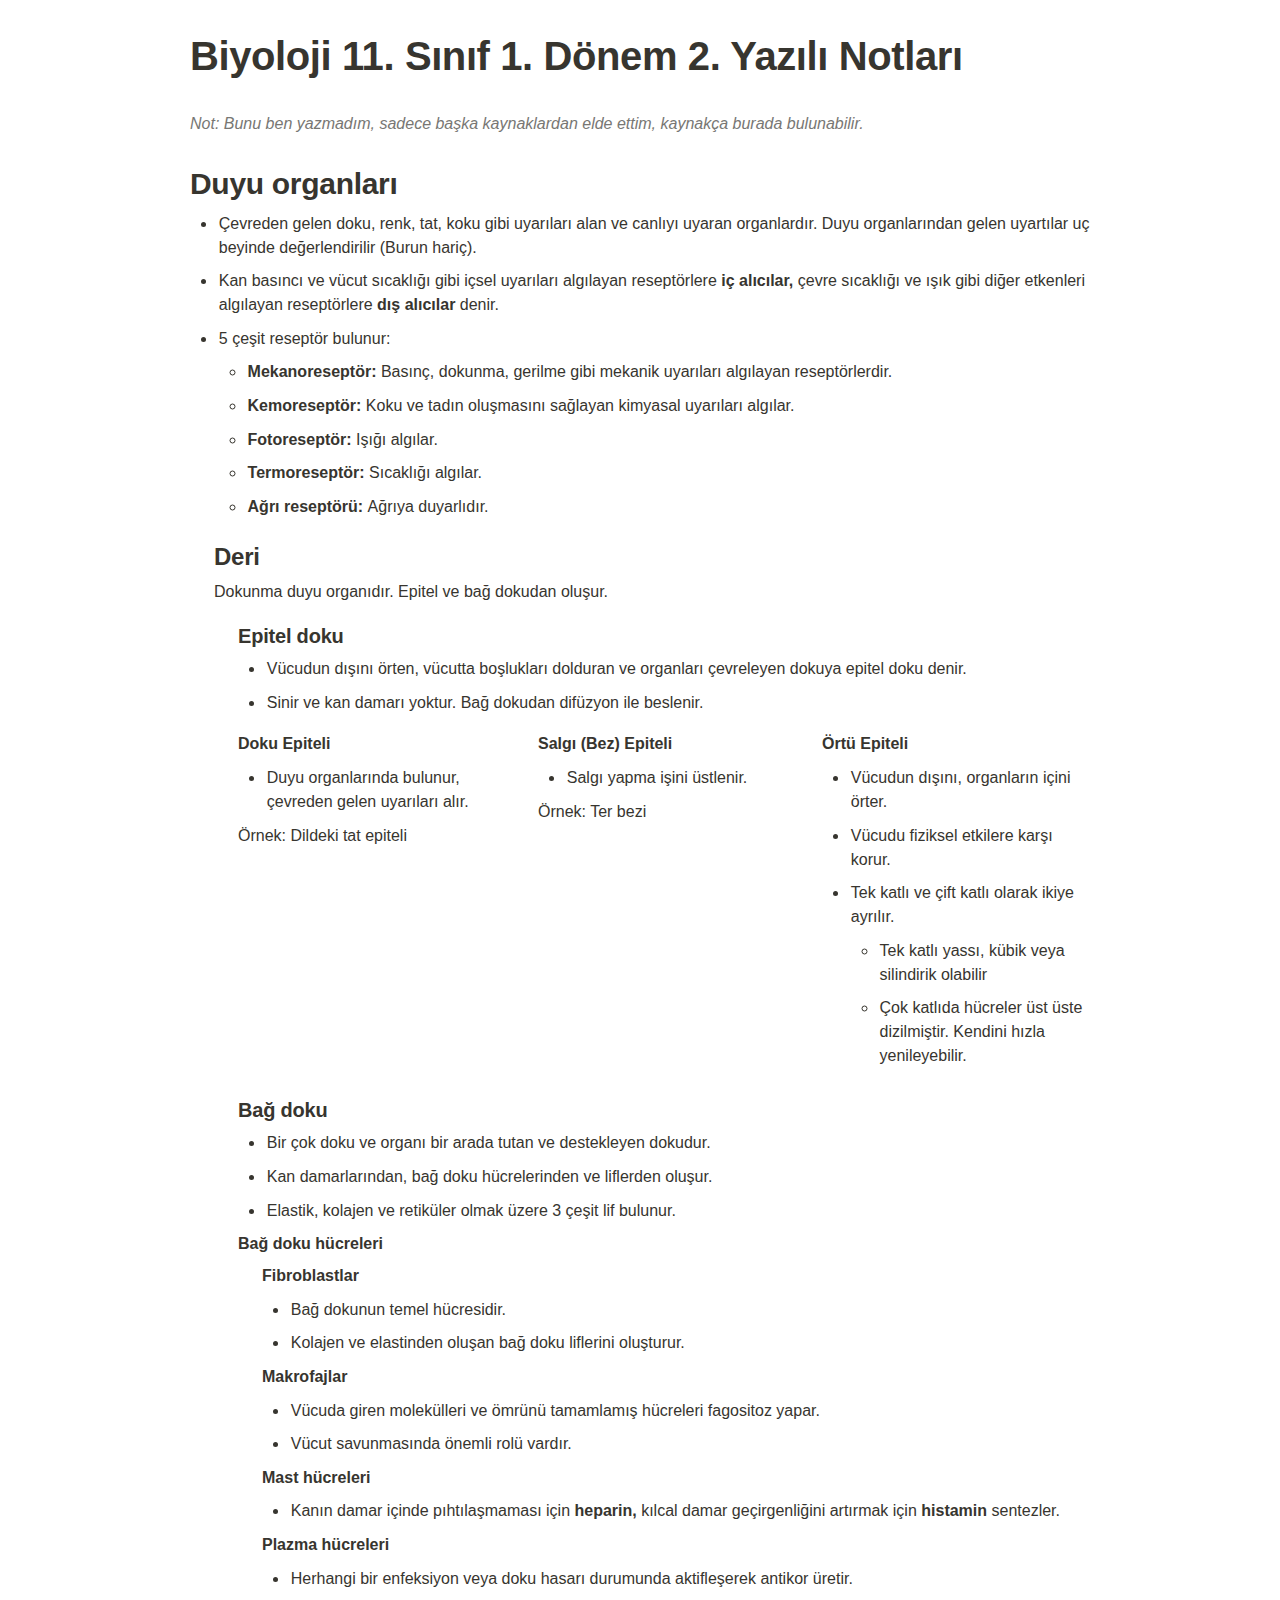
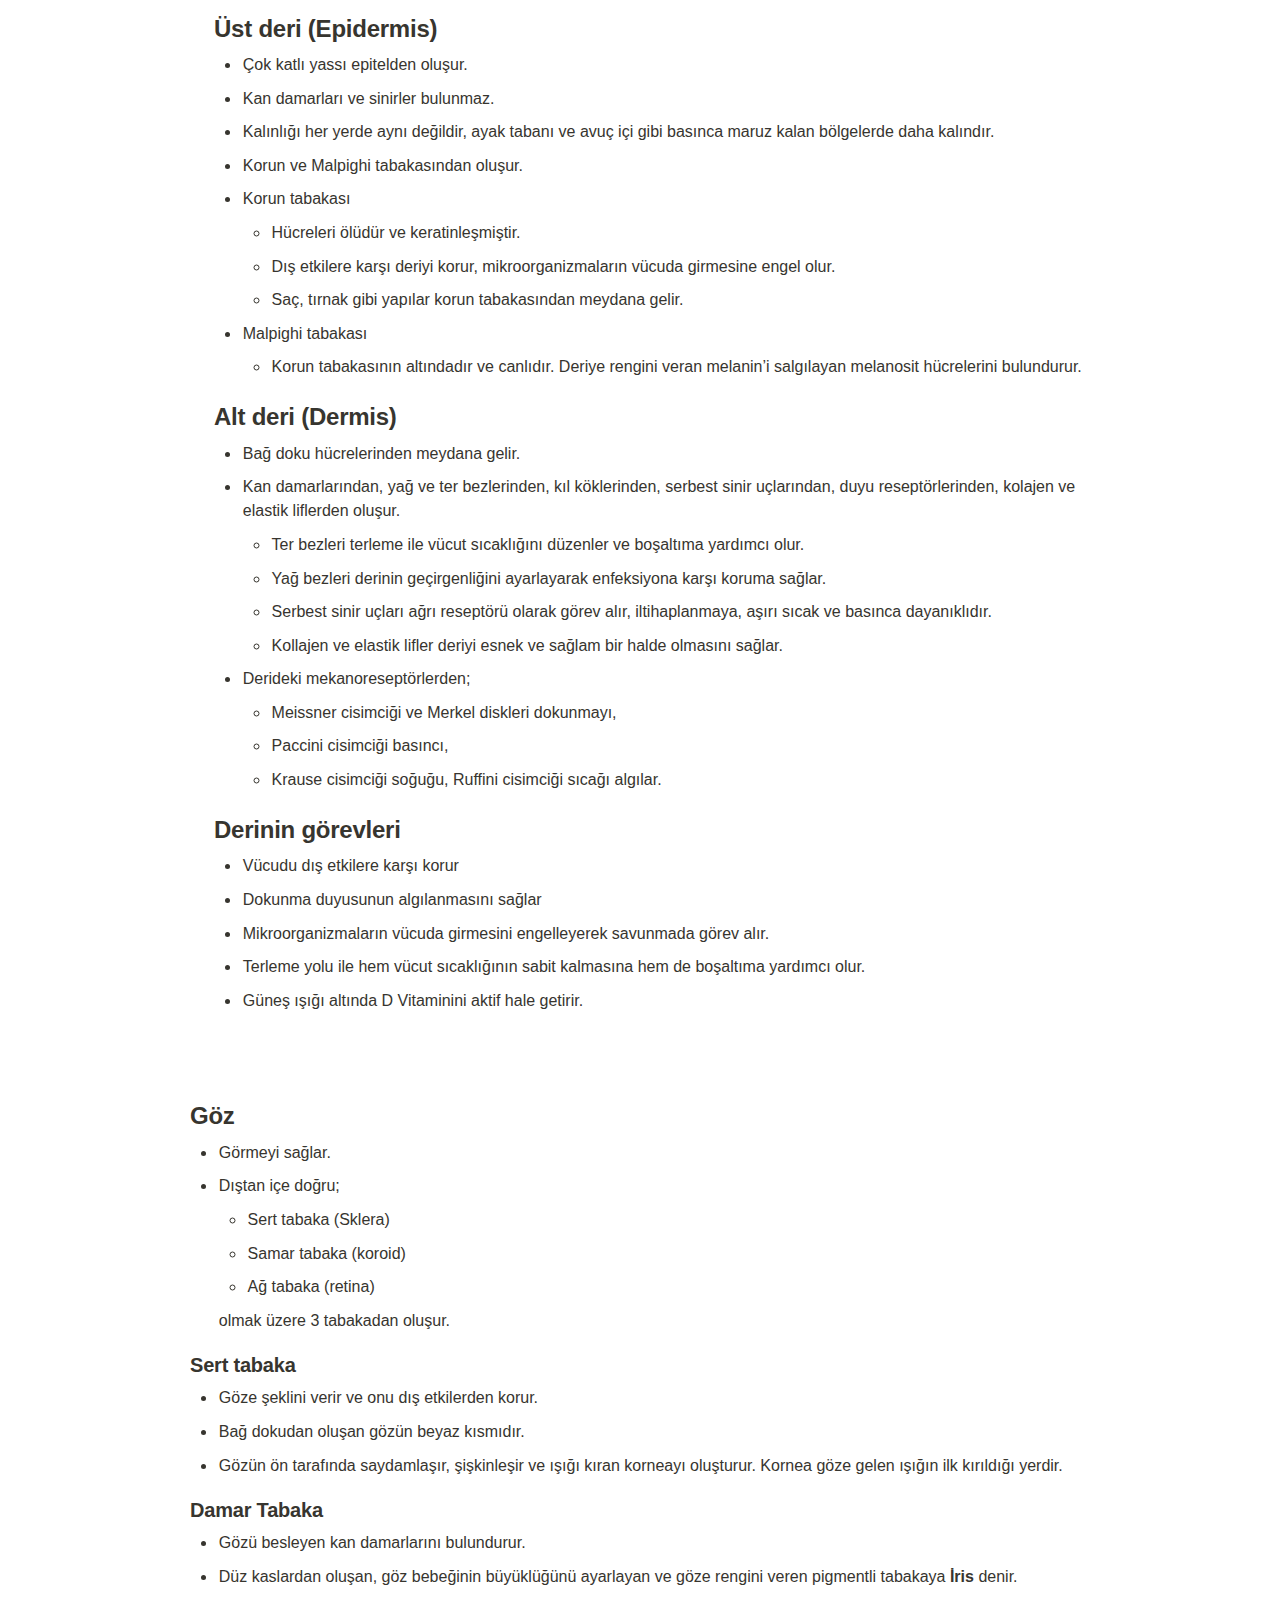
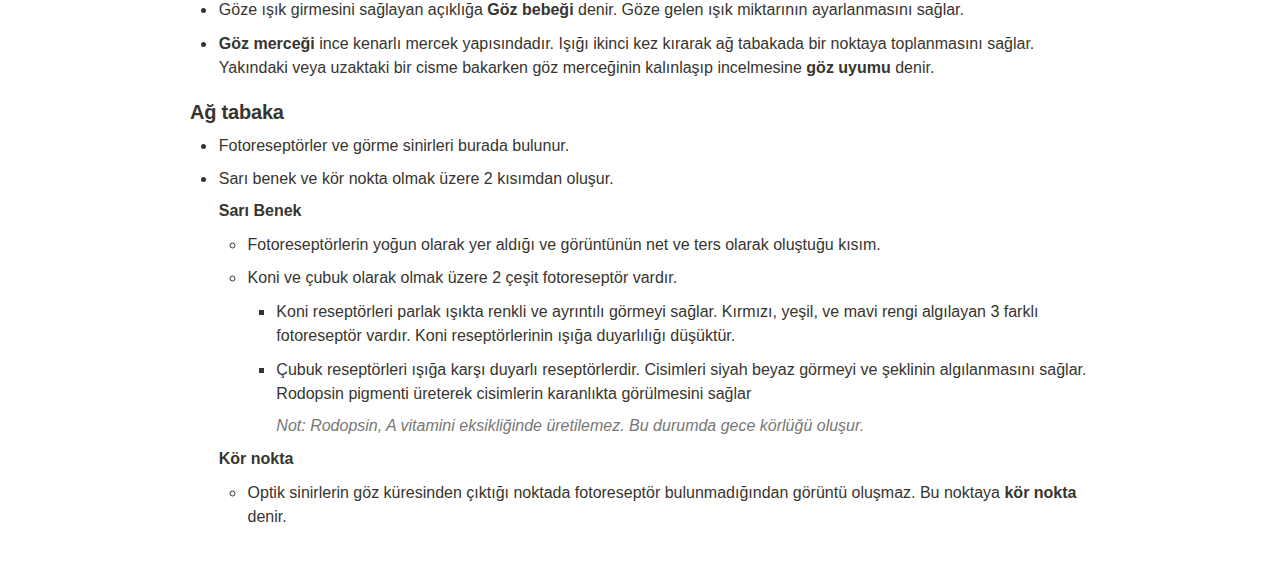
==== commit 266928e0: "Add files via upload" ====
--- a/index.html
+++ b/index.html
@@ -1,721 +1,681 @@
-<!DOCTYPE html>
-<html>
-<head>
-    <title>My Blog</title>
-</head>
-<body>
-    <header>
-        <h1>Welcome to My Blog</h1>
-    </header>
-
-    <nav><html><head><meta http-equiv="Content-Type" content="text/html; charset=utf-8"/><meta name="viewport" content="width=device-width, initial-scale=1.0"/>
-        <title>Biyoloji 11. Sınıf 1. Dönem 2. Yazılı Notları</title><style>
-        /* cspell:disable-file */
-        /* webkit printing magic: print all background colors */
-        html {
-            -webkit-print-color-adjust: exact;
-        }
-        * {
-            box-sizing: border-box;
-            -webkit-print-color-adjust: exact;
-        }
-        
-        html,
-        body {
-            margin: 0;
-            padding: 0;
-        }
-        @media only screen {
-            body {
-                margin: 2em auto;
-                max-width: 900px;
-                color: rgb(55, 53, 47);
-            }
-        }
-        
-        body {
-            line-height: 1.5;
-            white-space: pre-wrap;
-        }
-        
-        a,
-        a.visited {
-            color: inherit;
-            text-decoration: underline;
-        }
-        
-        .pdf-relative-link-path {
-            font-size: 80%;
-            color: #444;
-        }
-        
-        h1,
-        h2,
-        h3 {
-            letter-spacing: -0.01em;
-            line-height: 1.2;
-            font-weight: 600;
-            margin-bottom: 0;
-        }
-        
-        .page-title {
-            font-size: 2.5rem;
-            font-weight: 700;
-            margin-top: 0;
-            margin-bottom: 0.75em;
-        }
-        
-        h1 {
-            font-size: 1.875rem;
-            margin-top: 1.875rem;
-        }
-        
-        h2 {
-            font-size: 1.5rem;
-            margin-top: 1.5rem;
-        }
-        
-        h3 {
-            font-size: 1.25rem;
-            margin-top: 1.25rem;
-        }
-        
-        .source {
-            border: 1px solid #ddd;
-            border-radius: 3px;
-            padding: 1.5em;
-            word-break: break-all;
-        }
-        
-        .callout {
-            border-radius: 3px;
-            padding: 1rem;
-        }
-        
-        figure {
-            margin: 1.25em 0;
-            page-break-inside: avoid;
-        }
-        
-        figcaption {
-            opacity: 0.5;
-            font-size: 85%;
-            margin-top: 0.5em;
-        }
-        
-        mark {
-            background-color: transparent;
-        }
-        
-        .indented {
-            padding-left: 1.5em;
-        }
-        
-        hr {
-            background: transparent;
-            display: block;
-            width: 100%;
-            height: 1px;
-            visibility: visible;
-            border: none;
-            border-bottom: 1px solid rgba(55, 53, 47, 0.09);
-        }
-        
-        img {
-            max-width: 100%;
-        }
-        
-        @media only print {
-            img {
-                max-height: 100vh;
-                object-fit: contain;
-            }
-        }
-        
-        @page {
-            margin: 1in;
-        }
-        
-        .collection-content {
-            font-size: 0.875rem;
-        }
-        
-        .column-list {
-            display: flex;
-            justify-content: space-between;
-        }
-        
-        .column {
-            padding: 0 1em;
-        }
-        
-        .column:first-child {
-            padding-left: 0;
-        }
-        
-        .column:last-child {
-            padding-right: 0;
-        }
-        
-        .table_of_contents-item {
-            display: block;
-            font-size: 0.875rem;
-            line-height: 1.3;
-            padding: 0.125rem;
-        }
-        
-        .table_of_contents-indent-1 {
-            margin-left: 1.5rem;
-        }
-        
-        .table_of_contents-indent-2 {
-            margin-left: 3rem;
-        }
-        
-        .table_of_contents-indent-3 {
-            margin-left: 4.5rem;
-        }
-        
-        .table_of_contents-link {
-            text-decoration: none;
-            opacity: 0.7;
-            border-bottom: 1px solid rgba(55, 53, 47, 0.18);
-        }
-        
-        table,
-        th,
-        td {
-            border: 1px solid rgba(55, 53, 47, 0.09);
-            border-collapse: collapse;
-        }
-        
-        table {
-            border-left: none;
-            border-right: none;
-        }
-        
-        th,
-        td {
-            font-weight: normal;
-            padding: 0.25em 0.5em;
-            line-height: 1.5;
-            min-height: 1.5em;
-            text-align: left;
-        }
-        
-        th {
-            color: rgba(55, 53, 47, 0.6);
-        }
-        
-        ol,
-        ul {
-            margin: 0;
-            margin-block-start: 0.6em;
-            margin-block-end: 0.6em;
-        }
-        
-        li > ol:first-child,
-        li > ul:first-child {
-            margin-block-start: 0.6em;
-        }
-        
-        ul > li {
-            list-style: disc;
-        }
-        
-        ul.to-do-list {
-            padding-inline-start: 0;
-        }
-        
-        ul.to-do-list > li {
-            list-style: none;
-        }
-        
-        .to-do-children-checked {
-            text-decoration: line-through;
-            opacity: 0.375;
-        }
-        
-        ul.toggle > li {
-            list-style: none;
-        }
-        
-        ul {
-            padding-inline-start: 1.7em;
-        }
-        
-        ul > li {
-            padding-left: 0.1em;
-        }
-        
-        ol {
-            padding-inline-start: 1.6em;
-        }
-        
-        ol > li {
-            padding-left: 0.2em;
-        }
-        
-        .mono ol {
-            padding-inline-start: 2em;
-        }
-        
-        .mono ol > li {
-            text-indent: -0.4em;
-        }
-        
-        .toggle {
-            padding-inline-start: 0em;
-            list-style-type: none;
-        }
-        
-        /* Indent toggle children */
-        .toggle > li > details {
-            padding-left: 1.7em;
-        }
-        
-        .toggle > li > details > summary {
-            margin-left: -1.1em;
-        }
-        
-        .selected-value {
-            display: inline-block;
-            padding: 0 0.5em;
-            background: rgba(206, 205, 202, 0.5);
-            border-radius: 3px;
-            margin-right: 0.5em;
-            margin-top: 0.3em;
-            margin-bottom: 0.3em;
-            white-space: nowrap;
-        }
-        
-        .collection-title {
-            display: inline-block;
-            margin-right: 1em;
-        }
-        
-        .page-description {
-            margin-bottom: 2em;
-        }
-        
-        .simple-table {
-            margin-top: 1em;
-            font-size: 0.875rem;
-            empty-cells: show;
-        }
-        .simple-table td {
-            height: 29px;
-            min-width: 120px;
-        }
-        
-        .simple-table th {
-            height: 29px;
-            min-width: 120px;
-        }
-        
-        .simple-table-header-color {
-            background: rgb(247, 246, 243);
-            color: black;
-        }
-        .simple-table-header {
-            font-weight: 500;
-        }
-        
-        time {
-            opacity: 0.5;
-        }
-        
-        .icon {
-            display: inline-block;
-            max-width: 1.2em;
-            max-height: 1.2em;
-            text-decoration: none;
-            vertical-align: text-bottom;
-            margin-right: 0.5em;
-        }
-        
-        img.icon {
-            border-radius: 3px;
-        }
-        
-        .user-icon {
-            width: 1.5em;
-            height: 1.5em;
-            border-radius: 100%;
-            margin-right: 0.5rem;
-        }
-        
-        .user-icon-inner {
-            font-size: 0.8em;
-        }
-        
-        .text-icon {
-            border: 1px solid #000;
-            text-align: center;
-        }
-        
-        .page-cover-image {
-            display: block;
-            object-fit: cover;
-            width: 100%;
-            max-height: 30vh;
-        }
-        
-        .page-header-icon {
-            font-size: 3rem;
-            margin-bottom: 1rem;
-        }
-        
-        .page-header-icon-with-cover {
-            margin-top: -0.72em;
-            margin-left: 0.07em;
-        }
-        
-        .page-header-icon img {
-            border-radius: 3px;
-        }
-        
-        .link-to-page {
-            margin: 1em 0;
-            padding: 0;
-            border: none;
-            font-weight: 500;
-        }
-        
-        p > .user {
-            opacity: 0.5;
-        }
-        
-        td > .user,
-        td > time {
-            white-space: nowrap;
-        }
-        
-        input[type="checkbox"] {
-            transform: scale(1.5);
-            margin-right: 0.6em;
-            vertical-align: middle;
-        }
-        
-        p {
-            margin-top: 0.5em;
-            margin-bottom: 0.5em;
-        }
-        
-        .image {
-            border: none;
-            margin: 1.5em 0;
-            padding: 0;
-            border-radius: 0;
-            text-align: center;
-        }
-        
-        .code,
-        code {
-            background: rgba(135, 131, 120, 0.15);
-            border-radius: 3px;
-            padding: 0.2em 0.4em;
-            border-radius: 3px;
-            font-size: 85%;
-            tab-size: 2;
-        }
-        
-        code {
-            color: #eb5757;
-        }
-        
-        .code {
-            padding: 1.5em 1em;
-        }
-        
-        .code-wrap {
-            white-space: pre-wrap;
-            word-break: break-all;
-        }
-        
-        .code > code {
-            background: none;
-            padding: 0;
-            font-size: 100%;
-            color: inherit;
-        }
-        
-        blockquote {
-            font-size: 1.25em;
-            margin: 1em 0;
-            padding-left: 1em;
-            border-left: 3px solid rgb(55, 53, 47);
-        }
-        
-        .bookmark {
-            text-decoration: none;
-            max-height: 8em;
-            padding: 0;
-            display: flex;
-            width: 100%;
-            align-items: stretch;
-        }
-        
-        .bookmark-title {
-            font-size: 0.85em;
-            overflow: hidden;
-            text-overflow: ellipsis;
-            height: 1.75em;
-            white-space: nowrap;
-        }
-        
-        .bookmark-text {
-            display: flex;
-            flex-direction: column;
-        }
-        
-        .bookmark-info {
-            flex: 4 1 180px;
-            padding: 12px 14px 14px;
-            display: flex;
-            flex-direction: column;
-            justify-content: space-between;
-        }
-        
-        .bookmark-image {
-            width: 33%;
-            flex: 1 1 180px;
-            display: block;
-            position: relative;
-            object-fit: cover;
-            border-radius: 1px;
-        }
-        
-        .bookmark-description {
-            color: rgba(55, 53, 47, 0.6);
-            font-size: 0.75em;
-            overflow: hidden;
-            max-height: 4.5em;
-            word-break: break-word;
-        }
-        
-        .bookmark-href {
-            font-size: 0.75em;
-            margin-top: 0.25em;
-        }
-        
-        .sans { font-family: ui-sans-serif, -apple-system, BlinkMacSystemFont, "Segoe UI", Helvetica, "Apple Color Emoji", Arial, sans-serif, "Segoe UI Emoji", "Segoe UI Symbol"; }
-        .code { font-family: "SFMono-Regular", Menlo, Consolas, "PT Mono", "Liberation Mono", Courier, monospace; }
-        .serif { font-family: Lyon-Text, Georgia, ui-serif, serif; }
-        .mono { font-family: iawriter-mono, Nitti, Menlo, Courier, monospace; }
-        .pdf .sans { font-family: Inter, ui-sans-serif, -apple-system, BlinkMacSystemFont, "Segoe UI", Helvetica, "Apple Color Emoji", Arial, sans-serif, "Segoe UI Emoji", "Segoe UI Symbol", 'Twemoji', 'Noto Color Emoji', 'Noto Sans CJK JP'; }
-        .pdf:lang(zh-CN) .sans { font-family: Inter, ui-sans-serif, -apple-system, BlinkMacSystemFont, "Segoe UI", Helvetica, "Apple Color Emoji", Arial, sans-serif, "Segoe UI Emoji", "Segoe UI Symbol", 'Twemoji', 'Noto Color Emoji', 'Noto Sans CJK SC'; }
-        .pdf:lang(zh-TW) .sans { font-family: Inter, ui-sans-serif, -apple-system, BlinkMacSystemFont, "Segoe UI", Helvetica, "Apple Color Emoji", Arial, sans-serif, "Segoe UI Emoji", "Segoe UI Symbol", 'Twemoji', 'Noto Color Emoji', 'Noto Sans CJK TC'; }
-        .pdf:lang(ko-KR) .sans { font-family: Inter, ui-sans-serif, -apple-system, BlinkMacSystemFont, "Segoe UI", Helvetica, "Apple Color Emoji", Arial, sans-serif, "Segoe UI Emoji", "Segoe UI Symbol", 'Twemoji', 'Noto Color Emoji', 'Noto Sans CJK KR'; }
-        .pdf .code { font-family: Source Code Pro, "SFMono-Regular", Menlo, Consolas, "PT Mono", "Liberation Mono", Courier, monospace, 'Twemoji', 'Noto Color Emoji', 'Noto Sans Mono CJK JP'; }
-        .pdf:lang(zh-CN) .code { font-family: Source Code Pro, "SFMono-Regular", Menlo, Consolas, "PT Mono", "Liberation Mono", Courier, monospace, 'Twemoji', 'Noto Color Emoji', 'Noto Sans Mono CJK SC'; }
-        .pdf:lang(zh-TW) .code { font-family: Source Code Pro, "SFMono-Regular", Menlo, Consolas, "PT Mono", "Liberation Mono", Courier, monospace, 'Twemoji', 'Noto Color Emoji', 'Noto Sans Mono CJK TC'; }
-        .pdf:lang(ko-KR) .code { font-family: Source Code Pro, "SFMono-Regular", Menlo, Consolas, "PT Mono", "Liberation Mono", Courier, monospace, 'Twemoji', 'Noto Color Emoji', 'Noto Sans Mono CJK KR'; }
-        .pdf .serif { font-family: PT Serif, Lyon-Text, Georgia, ui-serif, serif, 'Twemoji', 'Noto Color Emoji', 'Noto Serif CJK JP'; }
-        .pdf:lang(zh-CN) .serif { font-family: PT Serif, Lyon-Text, Georgia, ui-serif, serif, 'Twemoji', 'Noto Color Emoji', 'Noto Serif CJK SC'; }
-        .pdf:lang(zh-TW) .serif { font-family: PT Serif, Lyon-Text, Georgia, ui-serif, serif, 'Twemoji', 'Noto Color Emoji', 'Noto Serif CJK TC'; }
-        .pdf:lang(ko-KR) .serif { font-family: PT Serif, Lyon-Text, Georgia, ui-serif, serif, 'Twemoji', 'Noto Color Emoji', 'Noto Serif CJK KR'; }
-        .pdf .mono { font-family: PT Mono, iawriter-mono, Nitti, Menlo, Courier, monospace, 'Twemoji', 'Noto Color Emoji', 'Noto Sans Mono CJK JP'; }
-        .pdf:lang(zh-CN) .mono { font-family: PT Mono, iawriter-mono, Nitti, Menlo, Courier, monospace, 'Twemoji', 'Noto Color Emoji', 'Noto Sans Mono CJK SC'; }
-        .pdf:lang(zh-TW) .mono { font-family: PT Mono, iawriter-mono, Nitti, Menlo, Courier, monospace, 'Twemoji', 'Noto Color Emoji', 'Noto Sans Mono CJK TC'; }
-        .pdf:lang(ko-KR) .mono { font-family: PT Mono, iawriter-mono, Nitti, Menlo, Courier, monospace, 'Twemoji', 'Noto Color Emoji', 'Noto Sans Mono CJK KR'; }
-        .highlight-default {
-            color: rgba(55, 53, 47, 1);
-        }
-        .highlight-gray {
-            color: rgba(120, 119, 116, 1);
-            fill: rgba(120, 119, 116, 1);
-        }
-        .highlight-brown {
-            color: rgba(159, 107, 83, 1);
-            fill: rgba(159, 107, 83, 1);
-        }
-        .highlight-orange {
-            color: rgba(217, 115, 13, 1);
-            fill: rgba(217, 115, 13, 1);
-        }
-        .highlight-yellow {
-            color: rgba(203, 145, 47, 1);
-            fill: rgba(203, 145, 47, 1);
-        }
-        .highlight-teal {
-            color: rgba(68, 131, 97, 1);
-            fill: rgba(68, 131, 97, 1);
-        }
-        .highlight-blue {
-            color: rgba(51, 126, 169, 1);
-            fill: rgba(51, 126, 169, 1);
-        }
-        .highlight-purple {
-            color: rgba(144, 101, 176, 1);
-            fill: rgba(144, 101, 176, 1);
-        }
-        .highlight-pink {
-            color: rgba(193, 76, 138, 1);
-            fill: rgba(193, 76, 138, 1);
-        }
-        .highlight-red {
-            color: rgba(212, 76, 71, 1);
-            fill: rgba(212, 76, 71, 1);
-        }
-        .highlight-gray_background {
-            background: rgba(241, 241, 239, 1);
-        }
-        .highlight-brown_background {
-            background: rgba(244, 238, 238, 1);
-        }
-        .highlight-orange_background {
-            background: rgba(251, 236, 221, 1);
-        }
-        .highlight-yellow_background {
-            background: rgba(251, 243, 219, 1);
-        }
-        .highlight-teal_background {
-            background: rgba(237, 243, 236, 1);
-        }
-        .highlight-blue_background {
-            background: rgba(231, 243, 248, 1);
-        }
-        .highlight-purple_background {
-            background: rgba(244, 240, 247, 0.8);
-        }
-        .highlight-pink_background {
-            background: rgba(249, 238, 243, 0.8);
-        }
-        .highlight-red_background {
-            background: rgba(253, 235, 236, 1);
-        }
-        .block-color-default {
-            color: inherit;
-            fill: inherit;
-        }
-        .block-color-gray {
-            color: rgba(120, 119, 116, 1);
-            fill: rgba(120, 119, 116, 1);
-        }
-        .block-color-brown {
-            color: rgba(159, 107, 83, 1);
-            fill: rgba(159, 107, 83, 1);
-        }
-        .block-color-orange {
-            color: rgba(217, 115, 13, 1);
-            fill: rgba(217, 115, 13, 1);
-        }
-        .block-color-yellow {
-            color: rgba(203, 145, 47, 1);
-            fill: rgba(203, 145, 47, 1);
-        }
-        .block-color-teal {
-            color: rgba(68, 131, 97, 1);
-            fill: rgba(68, 131, 97, 1);
-        }
-        .block-color-blue {
-            color: rgba(51, 126, 169, 1);
-            fill: rgba(51, 126, 169, 1);
-        }
-        .block-color-purple {
-            color: rgba(144, 101, 176, 1);
-            fill: rgba(144, 101, 176, 1);
-        }
-        .block-color-pink {
-            color: rgba(193, 76, 138, 1);
-            fill: rgba(193, 76, 138, 1);
-        }
-        .block-color-red {
-            color: rgba(212, 76, 71, 1);
-            fill: rgba(212, 76, 71, 1);
-        }
-        .block-color-gray_background {
-            background: rgba(241, 241, 239, 1);
-        }
-        .block-color-brown_background {
-            background: rgba(244, 238, 238, 1);
-        }
-        .block-color-orange_background {
-            background: rgba(251, 236, 221, 1);
-        }
-        .block-color-yellow_background {
-            background: rgba(251, 243, 219, 1);
-        }
-        .block-color-teal_background {
-            background: rgba(237, 243, 236, 1);
-        }
-        .block-color-blue_background {
-            background: rgba(231, 243, 248, 1);
-        }
-        .block-color-purple_background {
-            background: rgba(244, 240, 247, 0.8);
-        }
-        .block-color-pink_background {
-            background: rgba(249, 238, 243, 0.8);
-        }
-        .block-color-red_background {
-            background: rgba(253, 235, 236, 1);
-        }
-        .select-value-color-uiBlue { background-color: rgba(35, 131, 226, .07); }
-        .select-value-color-pink { background-color: rgba(245, 224, 233, 1); }
-        .select-value-color-purple { background-color: rgba(232, 222, 238, 1); }
-        .select-value-color-green { background-color: rgba(219, 237, 219, 1); }
-        .select-value-color-gray { background-color: rgba(227, 226, 224, 1); }
-        .select-value-color-translucentGray { background-color: rgba(255, 255, 255, 0.0375); }
-        .select-value-color-orange { background-color: rgba(250, 222, 201, 1); }
-        .select-value-color-brown { background-color: rgba(238, 224, 218, 1); }
-        .select-value-color-red { background-color: rgba(255, 226, 221, 1); }
-        .select-value-color-yellow { background-color: rgba(253, 236, 200, 1); }
-        .select-value-color-blue { background-color: rgba(211, 229, 239, 1); }
-        .select-value-color-pageGlass { background-color: undefined; }
-        .select-value-color-washGlass { background-color: undefined; }
-        
-        .checkbox {
-            display: inline-flex;
-            vertical-align: text-bottom;
-            width: 16;
-            height: 16;
-            background-size: 16px;
-            margin-left: 2px;
-            margin-right: 5px;
-        }
-        
-        .checkbox-on {
-            background-image: url("data:image/svg+xml;charset=UTF-8,%3Csvg%20width%3D%2216%22%20height%3D%2216%22%20viewBox%3D%220%200%2016%2016%22%20fill%3D%22none%22%20xmlns%3D%22http%3A%2F%2Fwww.w3.org%2F2000%2Fsvg%22%3E%0A%3Crect%20width%3D%2216%22%20height%3D%2216%22%20fill%3D%22%2358A9D7%22%2F%3E%0A%3Cpath%20d%3D%22M6.71429%2012.2852L14%204.9995L12.7143%203.71436L6.71429%209.71378L3.28571%206.2831L2%207.57092L6.71429%2012.2852Z%22%20fill%3D%22white%22%2F%3E%0A%3C%2Fsvg%3E");
-        }
-        
-        .checkbox-off {
-            background-image: url("data:image/svg+xml;charset=UTF-8,%3Csvg%20width%3D%2216%22%20height%3D%2216%22%20viewBox%3D%220%200%2016%2016%22%20fill%3D%22none%22%20xmlns%3D%22http%3A%2F%2Fwww.w3.org%2F2000%2Fsvg%22%3E%0A%3Crect%20x%3D%220.75%22%20y%3D%220.75%22%20width%3D%2214.5%22%20height%3D%2214.5%22%20fill%3D%22white%22%20stroke%3D%22%2336352F%22%20stroke-width%3D%221.5%22%2F%3E%0A%3C%2Fsvg%3E");
-        }
-            
-        </style></head><body><article id="9d700df7-eeb8-49e4-912f-a28cc82bd0be" class="page sans"><header><h1 class="page-title">Biyoloji 11. Sınıf 1. Dönem 2. Yazılı Notları</h1><p class="page-description"></p></header><div class="page-body"><p id="ad4f0896-7c1f-44a4-82f7-baf58d3870e4" class=""><mark class="highlight-gray"><em>Not: Bunu ben yazmadım, sadece başka kaynaklardan elde ettim, kaynakça burada bulunabilir.</em></mark></p><h1 id="614ce20b-9c4b-457f-ae37-c547ba866d2a" class=""><strong>Duyu organları</strong></h1><ul id="37aac5f4-3bf5-4f1f-9343-c82c3b564048" class="bulleted-list"><li style="list-style-type:disc">Çevreden gelen doku, renk, tat, koku gibi uyarıları alan ve canlıyı uyaran organlardır. Duyu organlarından gelen uyartılar uç beyinde değerlendirilir (Burun hariç).</li></ul><ul id="2cb16c97-15c8-40bf-b1a4-7ec12c3cff72" class="bulleted-list"><li style="list-style-type:disc">Kan basıncı ve vücut sıcaklığı gibi içsel uyarıları algılayan reseptörlere <strong>iç alıcılar, </strong>çevre sıcaklığı ve ışık gibi diğer etkenleri algılayan reseptörlere <strong>dış alıcılar </strong>denir.</li></ul><ul id="2f8fc390-42e2-4ce4-b0ef-d39d6609fe41" class="bulleted-list"><li style="list-style-type:disc">5 çeşit reseptör bulunur:<ul id="915cbf2e-2cd0-44f8-b508-c1bb8a5113c0" class="bulleted-list"><li style="list-style-type:circle"><strong>Mekanoreseptör: </strong>Basınç, dokunma, gerilme gibi mekanik uyarıları algılayan reseptörlerdir.</li></ul><ul id="daeeac99-2171-4587-8442-0df9e2a23dc5" class="bulleted-list"><li style="list-style-type:circle"><strong>Kemoreseptör: </strong>Koku ve tadın oluşmasını sağlayan kimyasal uyarıları algılar.</li></ul><ul id="d188c4da-711d-498f-982e-65b28f17b722" class="bulleted-list"><li style="list-style-type:circle"><strong>Fotoreseptör: </strong>Işığı algılar.</li></ul><ul id="2bc0e4da-3556-420c-9b00-3562566dc450" class="bulleted-list"><li style="list-style-type:circle"><strong><strong><strong><strong><strong><strong><strong><strong><strong><strong><strong><strong><strong><strong><strong>Termoreseptör: </strong></strong></strong></strong></strong></strong></strong></strong></strong></strong></strong></strong></strong></strong></strong>Sıcaklığı algılar.</li></ul><ul id="28b83643-52a6-4804-928f-5e436997f725" class="bulleted-list"><li style="list-style-type:circle"><strong><strong><strong><strong><strong><strong><strong><strong><strong><strong><strong><strong><strong><strong><strong><strong>Ağrı reseptörü: </strong></strong></strong></strong></strong></strong></strong></strong></strong></strong></strong></strong></strong></strong></strong></strong>Ağrıya duyarlıdır.</li></ul></li></ul><p id="67a69309-b7e5-4768-9da6-da4fbb58306f" class=""><div class="indented"><h2 id="79a3fd7f-d30d-422a-97da-0e3650068300" class="">Deri</h2><p id="327fffdb-e15b-43a4-a7f3-786c60a91b7f" class="">Dokunma duyu organıdır. Epitel ve bağ dokudan oluşur.<div class="indented"><h3 id="0fa4660f-d368-493c-983e-34308211681d" class="">Epitel doku</h3><ul id="e227d777-31f9-43fe-9a63-f57ed5423b76" class="bulleted-list"><li style="list-style-type:disc">Vücudun dışını örten, vücutta boşlukları dolduran ve organları çevreleyen dokuya epitel doku denir.</li></ul><ul id="ed0c94d2-12b7-4f1a-83fe-9f9a9e622c09" class="bulleted-list"><li style="list-style-type:disc">Sinir ve kan damarı yoktur. Bağ dokudan difüzyon ile beslenir.</li></ul><div id="5391c179-d2f9-47b6-af15-7015db83d171" class="column-list"><div id="0bff7d0b-819f-45a5-b589-6daf7ff573d9" style="width:33.33333333333333%" class="column"><p id="afadcc07-2079-4473-bcd7-22bfbe92851a" class=""><strong>Doku Epiteli</strong></p><ul id="d35c8173-3a8f-42d2-91a0-c65a9b0cedaa" class="bulleted-list"><li style="list-style-type:disc">Duyu organlarında bulunur, çevreden gelen uyarıları alır.</li></ul><p id="e8213e04-9578-4fcd-aa79-c22475efe5d9" class="">Örnek: Dildeki tat epiteli</p><p id="ed1bf88a-1fd2-4a27-98c6-025888f6bbfb" class="">
-        </p></div><div id="ed4d77ca-5b34-46b1-81fc-26f7c31f4f53" style="width:33.33333333333333%" class="column"><p id="a20a1077-e386-4b59-9b79-18b4c79ee366" class=""><strong>Salgı (Bez) Epiteli</strong></p><ul id="219e3f6c-3f5c-4dd2-9fd5-249f3c95c152" class="bulleted-list"><li style="list-style-type:disc">Salgı yapma işini üstlenir.</li></ul><p id="eee641a7-eb18-4b2f-8301-9a011ac4aa6f" class="">Örnek: Ter bezi</p><p id="d0c3dd2a-a03e-470c-92b0-99920691dbf5" class="">
-        </p><p id="229fa233-e9d9-4963-b0f9-5a4d13457588" class="">
-        </p></div><div id="ba9c617a-a25d-4c8d-b1ae-dda2ed1bb632" style="width:33.33333333333333%" class="column"><p id="d4154913-5d70-4ba7-b904-2b50361e640c" class=""><strong>Örtü Epiteli</strong></p><ul id="e0472276-895a-44e5-b06a-45f1dc962d49" class="bulleted-list"><li style="list-style-type:disc">Vücudun dışını, organların içini örter.</li></ul><ul id="f20ac868-d00a-467b-80fb-4a469a7e3daa" class="bulleted-list"><li style="list-style-type:disc">Vücudu fiziksel etkilere karşı korur.</li></ul><ul id="6298e1f2-5000-4ef0-8428-55ca16194a63" class="bulleted-list"><li style="list-style-type:disc">Tek katlı ve çift katlı olarak ikiye ayrılır.<ul id="988c8bcf-fb17-493f-bf9b-4f7340719df8" class="bulleted-list"><li style="list-style-type:circle">Tek katlı yassı, kübik veya silindirik olabilir</li></ul><ul id="bd7a389a-774a-43f3-b206-247c4e113803" class="bulleted-list"><li style="list-style-type:circle">Çok katlıda hücreler üst üste dizilmiştir. Kendini hızla yenileyebilir.</li></ul></li></ul></div></div><h3 id="3a27632c-aae1-451f-9c50-77e07c9330a4" class="">Bağ doku</h3><ul id="4f63083c-6eec-4027-9c05-5daf8f06c39a" class="bulleted-list"><li style="list-style-type:disc">Bir çok doku ve organı bir arada tutan ve destekleyen dokudur.</li></ul><ul id="46e1951b-2e02-40f4-9c9f-7087e4767983" class="bulleted-list"><li style="list-style-type:disc">Kan damarlarından, bağ doku hücrelerinden ve liflerden oluşur.</li></ul><ul id="1e6dd244-2508-4e16-b44f-6922cea1423e" class="bulleted-list"><li style="list-style-type:disc">Elastik, kolajen ve retiküler olmak üzere 3 çeşit lif bulunur.</li></ul><p id="d0ca448c-6a99-4a3e-bed6-d563ca1536da" class=""><strong>Bağ doku hücreleri</strong><div class="indented"><p id="21919de8-1bf8-4cb2-8cfa-9f512bab479f" class=""><strong>Fibroblastlar</strong></p><ul id="e9827a4e-31bc-4ea8-8945-c1d7aad851ad" class="bulleted-list"><li style="list-style-type:disc">Bağ dokunun temel hücresidir.</li></ul><ul id="1bdb5e07-1d59-4ce5-9132-0446fae46847" class="bulleted-list"><li style="list-style-type:disc">Kolajen ve elastinden oluşan bağ doku liflerini oluşturur.</li></ul><p id="616f2fd0-b2c9-4755-a93f-bbedb955c888" class=""><strong>Makrofajlar</strong></p><ul id="deaed088-183c-4eb0-82e8-36684642a141" class="bulleted-list"><li style="list-style-type:disc">Vücuda giren molekülleri ve ömrünü tamamlamış hücreleri fagositoz yapar.</li></ul><ul id="9f3f54f1-a242-4d41-8a1c-d99d47facb68" class="bulleted-list"><li style="list-style-type:disc">Vücut savunmasında önemli rolü vardır.</li></ul><p id="bf257d85-d577-440c-818e-a7a5f6e4e719" class=""><strong>Mast hücreleri</strong></p><ul id="9419d840-ad76-44e7-97f5-4802b4176c81" class="bulleted-list"><li style="list-style-type:disc">Kanın damar içinde pıhtılaşmaması için <strong>heparin, </strong>kılcal damar geçirgenliğini artırmak için <strong><strong><strong><strong><strong>histamin </strong></strong></strong></strong></strong>sentezler.</li></ul><p id="d155c7ba-b745-45fd-a35f-b3343b8d2615" class=""><strong>Plazma hücreleri</strong></p><ul id="3dc5e343-187b-49d0-9518-080f57e1dae9" class="bulleted-list"><li style="list-style-type:disc">Herhangi bir enfeksiyon veya doku hasarı durumunda aktifleşerek antikor üretir.</li></ul></div></p></div></p><h2 id="5bdb7956-cf0a-488e-9e3e-b5cd6873a11d" class="">Üst deri (Epidermis)</h2><ul id="a63b3c38-6591-428e-8b21-1608839c8350" class="bulleted-list"><li style="list-style-type:disc">Çok katlı yassı epitelden oluşur.</li></ul><ul id="59d74da3-3853-4177-b9e0-9e148c91d899" class="bulleted-list"><li style="list-style-type:disc">Kan damarları ve sinirler bulunmaz.</li></ul><ul id="af82e2c7-f049-4d55-9ece-70300b39b57e" class="bulleted-list"><li style="list-style-type:disc">Kalınlığı her yerde aynı değildir, ayak tabanı ve avuç içi gibi basınca maruz kalan bölgelerde daha kalındır.</li></ul><ul id="6c0af03d-5e6a-4b60-a85b-7d5f275a262e" class="bulleted-list"><li style="list-style-type:disc">Korun ve Malpighi tabakasından oluşur.</li></ul><ul id="319b35d6-febd-4fd4-8f6e-78038fd9c5e4" class="bulleted-list"><li style="list-style-type:disc">Korun tabakası<ul id="8f4c748c-13f6-424d-a8c9-1782a2565706" class="bulleted-list"><li style="list-style-type:circle">Hücreleri ölüdür ve keratinleşmiştir.</li></ul><ul id="072769b3-153d-42f1-a06c-43032776faec" class="bulleted-list"><li style="list-style-type:circle">Dış etkilere karşı deriyi korur, mikroorganizmaların vücuda girmesine engel olur.</li></ul><ul id="2bdd59fa-ebb1-4486-8012-40e69fa72f0a" class="bulleted-list"><li style="list-style-type:circle">Saç, tırnak gibi yapılar korun tabakasından meydana gelir.</li></ul></li></ul><ul id="3d74ea00-3af7-4592-95fa-c8f0f80321f6" class="bulleted-list"><li style="list-style-type:disc">Malpighi tabakası<ul id="25ba9435-5484-43fa-af4c-7c6d6bc39fa0" class="bulleted-list"><li style="list-style-type:circle">Korun tabakasının altındadır ve canlıdır. Deriye rengini veran melanin’i salgılayan melanosit hücrelerini bulundurur.</li></ul></li></ul><h2 id="d47b6583-104b-4fd9-b0e1-f0d186516820" class="">Alt deri (Dermis)</h2><ul id="6d1d150d-0f02-4829-9c27-016e4aa7475f" class="bulleted-list"><li style="list-style-type:disc">Bağ doku hücrelerinden meydana gelir.</li></ul><ul id="3c96e731-0da4-460f-bf63-ead74c8347cd" class="bulleted-list"><li style="list-style-type:disc">Kan damarlarından, yağ ve ter bezlerinden, kıl köklerinden, serbest sinir uçlarından, duyu reseptörlerinden, kolajen ve elastik liflerden oluşur.<ul id="e7744cba-2403-4ef3-b6d7-bdc747a1a075" class="bulleted-list"><li style="list-style-type:circle">Ter bezleri terleme ile vücut sıcaklığını düzenler ve boşaltıma yardımcı olur.</li></ul><ul id="205de3a0-8259-4082-a332-3c7fd4a32311" class="bulleted-list"><li style="list-style-type:circle">Yağ bezleri derinin geçirgenliğini ayarlayarak enfeksiyona karşı koruma sağlar.</li></ul><ul id="e835673a-f666-4d48-8ea9-73d5a0ff8f72" class="bulleted-list"><li style="list-style-type:circle">Serbest sinir uçları ağrı reseptörü olarak görev alır, iltihaplanmaya, aşırı sıcak ve basınca dayanıklıdır.</li></ul><ul id="daa230c5-af36-4a5e-8b3c-cc4d5e287c11" class="bulleted-list"><li style="list-style-type:circle">Kollajen ve elastik lifler deriyi esnek ve sağlam bir halde olmasını sağlar.</li></ul></li></ul><ul id="ee5b6b7c-12f6-4bb3-8789-f49024d8181e" class="bulleted-list"><li style="list-style-type:disc">Derideki mekanoreseptörlerden;<ul id="37836225-10c0-494e-b07d-26c700cbf682" class="bulleted-list"><li style="list-style-type:circle">Meissner cisimciği ve Merkel diskleri dokunmayı,</li></ul><ul id="590d9511-5d55-4cd5-b2fb-716f22351e5b" class="bulleted-list"><li style="list-style-type:circle">Paccini cisimciği basıncı,</li></ul><ul id="940d4aa9-611c-4d4a-954e-bb248e9937f8" class="bulleted-list"><li style="list-style-type:circle">Krause cisimciği soğuğu, Ruffini cisimciği sıcağı algılar.</li></ul></li></ul><h2 id="2f202ed7-2a47-4954-a1b1-b538473464d8" class="">Derinin görevleri</h2><ul id="5c0b2f44-6489-4e1e-8f6d-923bd7898bbd" class="bulleted-list"><li style="list-style-type:disc">Vücudu dış etkilere karşı korur</li></ul><ul id="547a7f37-96ba-4ef7-9a54-f699e0f34367" class="bulleted-list"><li style="list-style-type:disc">Dokunma duyusunun algılanmasını sağlar</li></ul><ul id="006f72d3-5986-4ddd-abab-7b43cf0e4434" class="bulleted-list"><li style="list-style-type:disc">Mikroorganizmaların vücuda girmesini engelleyerek savunmada görev alır.</li></ul><ul id="b05b1a38-21c5-4811-a5bf-08ca466b805e" class="bulleted-list"><li style="list-style-type:disc">Terleme yolu ile hem vücut sıcaklığının sabit kalmasına hem de boşaltıma yardımcı olur.</li></ul><ul id="067ca4d0-ffed-457a-b416-76cca3587152" class="bulleted-list"><li style="list-style-type:disc">Güneş ışığı altında D Vitaminini aktif hale getirir.</li></ul></div></p><p id="fc7888f2-4439-4d5d-9f88-8e23597a0ad5" class="">
-        </p><p id="e4c76fc1-b710-4ced-b6ec-dc54f185232d" class="">
-        </p><h2 id="6be94646-3a00-4464-b2a0-ba2c7375a066" class="">Göz</h2><ul id="2a319dcd-d08d-41d1-8e24-64273eb91b9d" class="bulleted-list"><li style="list-style-type:disc">Görmeyi sağlar.</li></ul><ul id="e3552073-23bb-4e89-8698-ccff59f55c8a" class="bulleted-list"><li style="list-style-type:disc">Dıştan içe doğru;<ul id="f9488336-ad34-431f-a66a-466597b03276" class="bulleted-list"><li style="list-style-type:circle">Sert tabaka (Sklera)</li></ul><ul id="9492795b-02d7-4264-bb1a-b48a52c3e855" class="bulleted-list"><li style="list-style-type:circle">Samar tabaka (koroid)</li></ul><ul id="fa13379c-3450-418a-9f29-feb1cc5a5428" class="bulleted-list"><li style="list-style-type:circle">Ağ tabaka (retina)</li></ul><p id="f3053356-af47-470e-b8d2-4c5670d60849" class="">olmak üzere 3 tabakadan oluşur.</p></li></ul><h3 id="568cca85-d39f-4757-8563-7f18fba8df57" class="">Sert tabaka</h3><ul id="3347e299-ec42-4f05-84c2-49a5a20065cf" class="bulleted-list"><li style="list-style-type:disc">Göze şeklini verir ve onu dış etkilerden korur.</li></ul><ul id="995f10b4-259b-4b0a-be2d-e4951b9f8c2b" class="bulleted-list"><li style="list-style-type:disc">Bağ dokudan oluşan gözün beyaz kısmıdır.</li></ul><ul id="9ab4b820-fa91-46f0-89fc-b533c1087798" class="bulleted-list"><li style="list-style-type:disc">Gözün ön tarafında saydamlaşır, şişkinleşir ve ışığı kıran korneayı oluşturur. Kornea göze gelen ışığın ilk kırıldığı yerdir.</li></ul><h3 id="86cfceac-a29a-4389-9b24-5c7e936d852c" class="">Damar Tabaka</h3><ul id="d5f6851a-582f-4f28-8492-42ecaf1e4536" class="bulleted-list"><li style="list-style-type:disc">Gözü besleyen kan damarlarını bulundurur.</li></ul><ul id="7d7d39e7-8d72-4e2a-bc44-e1f98db8d534" class="bulleted-list"><li style="list-style-type:disc">Düz kaslardan oluşan, göz bebeğinin büyüklüğünü ayarlayan ve göze rengini veren pigmentli tabakaya <strong>İris </strong>denir.</li></ul><ul id="3f8b87c4-cb3b-425b-a307-1013c32b8977" class="bulleted-list"><li style="list-style-type:disc">Göze ışık girmesini sağlayan açıklığa <strong>Göz bebeği</strong> denir. Göze gelen ışık miktarının ayarlanmasını sağlar.</li></ul><ul id="5936d9ce-62d7-4f20-b557-ed06e9474106" class="bulleted-list"><li style="list-style-type:disc"><strong>Göz merceği </strong>ince kenarlı mercek yapısındadır. Işığı ikinci kez kırarak ağ tabakada bir noktaya toplanmasını sağlar. Yakındaki veya uzaktaki bir cisme bakarken göz merceğinin kalınlaşıp incelmesine <strong><strong><strong><strong><strong><strong><strong><strong><strong><strong>göz uyumu </strong></strong></strong></strong></strong></strong></strong></strong></strong></strong>denir.</li></ul><h3 id="1b64dc28-33ee-4013-b598-feabb5de89ac" class="">Ağ tabaka</h3><ul id="89095a23-5088-4cd8-ba50-964f9a464bad" class="bulleted-list"><li style="list-style-type:disc">Fotoreseptörler ve görme sinirleri burada bulunur.</li></ul><ul id="7e8291e3-bb26-44f4-813f-5f5a8f55c9d4" class="bulleted-list"><li style="list-style-type:disc">Sarı benek ve kör nokta olmak üzere 2 kısımdan oluşur. <p id="5cd2e223-1883-46db-9612-2fc5038a8410" class=""><strong>Sarı Benek</strong></p><ul id="fad2f747-6de8-4502-8768-c283f44eb79e" class="bulleted-list"><li style="list-style-type:circle">Fotoreseptörlerin yoğun olarak yer aldığı ve görüntünün net ve ters olarak oluştuğu kısım.</li></ul><ul id="b86bc2f1-64c7-4bb7-96d8-ee8c90abe184" class="bulleted-list"><li style="list-style-type:circle">Koni ve çubuk olarak olmak üzere 2 çeşit fotoreseptör vardır.<ul id="a0a5384a-7b92-42f2-95c2-2ea4006b9e76" class="bulleted-list"><li style="list-style-type:square">Koni reseptörleri parlak ışıkta renkli ve ayrıntılı görmeyi sağlar. Kırmızı, yeşil, ve mavi rengi algılayan 3 farklı fotoreseptör vardır. Koni reseptörlerinin ışığa duyarlılığı düşüktür.</li></ul><ul id="cee6b27f-fa51-4825-a4e3-f614cd108f01" class="bulleted-list"><li style="list-style-type:square">Çubuk reseptörleri ışığa karşı duyarlı reseptörlerdir. Cisimleri siyah beyaz görmeyi ve şeklinin algılanmasını sağlar. Rodopsin pigmenti üreterek cisimlerin karanlıkta görülmesini sağlar<p id="b7526e7a-413c-47f4-9cbb-b31e3ab1bdd0" class=""><mark class="highlight-gray"><em>Not: Rodopsin, A vitamini eksikliğinde üretilemez. Bu durumda gece körlüğü oluşur.</em></mark></p></li></ul></li></ul><p id="8d8698c4-8ca4-4f23-adfb-e265530c9ecd" class=""><strong>Kör nokta</strong></p><ul id="040f5bf2-b32c-48b8-a71f-7dc3a423899b" class="bulleted-list"><li style="list-style-type:circle">Optik sinirlerin göz küresinden çıktığı noktada fotoreseptör bulunmadığından görüntü oluşmaz. Bu noktaya <strong><strong><strong><strong><strong><strong><strong><strong><strong><strong><strong><strong>kör nokta </strong></strong></strong></strong></strong></strong></strong></strong></strong></strong></strong></strong>denir.</li></ul></li></ul></div></article><span class="sans" style="font-size:14px;padding-top:2em"></span></body></html>
-        <ul>
-            <li><a href="#">Home</a></li>
-            <li><a href="#">About</a></li>
-            <li><a href="#">Contact</a></li>
-        </ul>
-    </nav>
-
-    <main>
-        <article>
-            <h2>Blog Post Title</h2>
-            <p>Blog post content goes here...</p>
-            <a href="#">Read More</a>
-        </article>
-
-        <article>
-            <h2>Another Blog Post Title</h2>
-            <p>More blog post content goes here...</p>
-            <a href="#">Read More</a>
-        </article>
-
-        <!-- Add more articles as needed -->
-
-    </main>
-
-    <footer>
-        <p>&copy; 2022 My Blog. All rights reserved.</p>
-    </footer>
-</body>
-</html>
+<html><head><meta http-equiv="Content-Type" content="text/html; charset=utf-8"/><title>Biyoloji 11. Sınıf 1. Dönem 2. Yazılı Notları</title><style>
+/* cspell:disable-file */
+/* webkit printing magic: print all background colors */
+html {
+	-webkit-print-color-adjust: exact;
+}
+* {
+	box-sizing: border-box;
+	-webkit-print-color-adjust: exact;
+}
+
+html,
+body {
+	margin: 0;
+	padding: 0;
+}
+@media only screen {
+	body {
+		margin: 2em auto;
+		max-width: 900px;
+		color: rgb(55, 53, 47);
+	}
+}
+
+body {
+	line-height: 1.5;
+	white-space: pre-wrap;
+}
+
+a,
+a.visited {
+	color: inherit;
+	text-decoration: underline;
+}
+
+.pdf-relative-link-path {
+	font-size: 80%;
+	color: #444;
+}
+
+h1,
+h2,
+h3 {
+	letter-spacing: -0.01em;
+	line-height: 1.2;
+	font-weight: 600;
+	margin-bottom: 0;
+}
+
+.page-title {
+	font-size: 2.5rem;
+	font-weight: 700;
+	margin-top: 0;
+	margin-bottom: 0.75em;
+}
+
+h1 {
+	font-size: 1.875rem;
+	margin-top: 1.875rem;
+}
+
+h2 {
+	font-size: 1.5rem;
+	margin-top: 1.5rem;
+}
+
+h3 {
+	font-size: 1.25rem;
+	margin-top: 1.25rem;
+}
+
+.source {
+	border: 1px solid #ddd;
+	border-radius: 3px;
+	padding: 1.5em;
+	word-break: break-all;
+}
+
+.callout {
+	border-radius: 3px;
+	padding: 1rem;
+}
+
+figure {
+	margin: 1.25em 0;
+	page-break-inside: avoid;
+}
+
+figcaption {
+	opacity: 0.5;
+	font-size: 85%;
+	margin-top: 0.5em;
+}
+
+mark {
+	background-color: transparent;
+}
+
+.indented {
+	padding-left: 1.5em;
+}
+
+hr {
+	background: transparent;
+	display: block;
+	width: 100%;
+	height: 1px;
+	visibility: visible;
+	border: none;
+	border-bottom: 1px solid rgba(55, 53, 47, 0.09);
+}
+
+img {
+	max-width: 100%;
+}
+
+@media only print {
+	img {
+		max-height: 100vh;
+		object-fit: contain;
+	}
+}
+
+@page {
+	margin: 1in;
+}
+
+.collection-content {
+	font-size: 0.875rem;
+}
+
+.column-list {
+	display: flex;
+	justify-content: space-between;
+}
+
+.column {
+	padding: 0 1em;
+}
+
+.column:first-child {
+	padding-left: 0;
+}
+
+.column:last-child {
+	padding-right: 0;
+}
+
+.table_of_contents-item {
+	display: block;
+	font-size: 0.875rem;
+	line-height: 1.3;
+	padding: 0.125rem;
+}
+
+.table_of_contents-indent-1 {
+	margin-left: 1.5rem;
+}
+
+.table_of_contents-indent-2 {
+	margin-left: 3rem;
+}
+
+.table_of_contents-indent-3 {
+	margin-left: 4.5rem;
+}
+
+.table_of_contents-link {
+	text-decoration: none;
+	opacity: 0.7;
+	border-bottom: 1px solid rgba(55, 53, 47, 0.18);
+}
+
+table,
+th,
+td {
+	border: 1px solid rgba(55, 53, 47, 0.09);
+	border-collapse: collapse;
+}
+
+table {
+	border-left: none;
+	border-right: none;
+}
+
+th,
+td {
+	font-weight: normal;
+	padding: 0.25em 0.5em;
+	line-height: 1.5;
+	min-height: 1.5em;
+	text-align: left;
+}
+
+th {
+	color: rgba(55, 53, 47, 0.6);
+}
+
+ol,
+ul {
+	margin: 0;
+	margin-block-start: 0.6em;
+	margin-block-end: 0.6em;
+}
+
+li > ol:first-child,
+li > ul:first-child {
+	margin-block-start: 0.6em;
+}
+
+ul > li {
+	list-style: disc;
+}
+
+ul.to-do-list {
+	padding-inline-start: 0;
+}
+
+ul.to-do-list > li {
+	list-style: none;
+}
+
+.to-do-children-checked {
+	text-decoration: line-through;
+	opacity: 0.375;
+}
+
+ul.toggle > li {
+	list-style: none;
+}
+
+ul {
+	padding-inline-start: 1.7em;
+}
+
+ul > li {
+	padding-left: 0.1em;
+}
+
+ol {
+	padding-inline-start: 1.6em;
+}
+
+ol > li {
+	padding-left: 0.2em;
+}
+
+.mono ol {
+	padding-inline-start: 2em;
+}
+
+.mono ol > li {
+	text-indent: -0.4em;
+}
+
+.toggle {
+	padding-inline-start: 0em;
+	list-style-type: none;
+}
+
+/* Indent toggle children */
+.toggle > li > details {
+	padding-left: 1.7em;
+}
+
+.toggle > li > details > summary {
+	margin-left: -1.1em;
+}
+
+.selected-value {
+	display: inline-block;
+	padding: 0 0.5em;
+	background: rgba(206, 205, 202, 0.5);
+	border-radius: 3px;
+	margin-right: 0.5em;
+	margin-top: 0.3em;
+	margin-bottom: 0.3em;
+	white-space: nowrap;
+}
+
+.collection-title {
+	display: inline-block;
+	margin-right: 1em;
+}
+
+.page-description {
+    margin-bottom: 2em;
+}
+
+.simple-table {
+	margin-top: 1em;
+	font-size: 0.875rem;
+	empty-cells: show;
+}
+.simple-table td {
+	height: 29px;
+	min-width: 120px;
+}
+
+.simple-table th {
+	height: 29px;
+	min-width: 120px;
+}
+
+.simple-table-header-color {
+	background: rgb(247, 246, 243);
+	color: black;
+}
+.simple-table-header {
+	font-weight: 500;
+}
+
+time {
+	opacity: 0.5;
+}
+
+.icon {
+	display: inline-block;
+	max-width: 1.2em;
+	max-height: 1.2em;
+	text-decoration: none;
+	vertical-align: text-bottom;
+	margin-right: 0.5em;
+}
+
+img.icon {
+	border-radius: 3px;
+}
+
+.user-icon {
+	width: 1.5em;
+	height: 1.5em;
+	border-radius: 100%;
+	margin-right: 0.5rem;
+}
+
+.user-icon-inner {
+	font-size: 0.8em;
+}
+
+.text-icon {
+	border: 1px solid #000;
+	text-align: center;
+}
+
+.page-cover-image {
+	display: block;
+	object-fit: cover;
+	width: 100%;
+	max-height: 30vh;
+}
+
+.page-header-icon {
+	font-size: 3rem;
+	margin-bottom: 1rem;
+}
+
+.page-header-icon-with-cover {
+	margin-top: -0.72em;
+	margin-left: 0.07em;
+}
+
+.page-header-icon img {
+	border-radius: 3px;
+}
+
+.link-to-page {
+	margin: 1em 0;
+	padding: 0;
+	border: none;
+	font-weight: 500;
+}
+
+p > .user {
+	opacity: 0.5;
+}
+
+td > .user,
+td > time {
+	white-space: nowrap;
+}
+
+input[type="checkbox"] {
+	transform: scale(1.5);
+	margin-right: 0.6em;
+	vertical-align: middle;
+}
+
+p {
+	margin-top: 0.5em;
+	margin-bottom: 0.5em;
+}
+
+.image {
+	border: none;
+	margin: 1.5em 0;
+	padding: 0;
+	border-radius: 0;
+	text-align: center;
+}
+
+.code,
+code {
+	background: rgba(135, 131, 120, 0.15);
+	border-radius: 3px;
+	padding: 0.2em 0.4em;
+	border-radius: 3px;
+	font-size: 85%;
+	tab-size: 2;
+}
+
+code {
+	color: #eb5757;
+}
+
+.code {
+	padding: 1.5em 1em;
+}
+
+.code-wrap {
+	white-space: pre-wrap;
+	word-break: break-all;
+}
+
+.code > code {
+	background: none;
+	padding: 0;
+	font-size: 100%;
+	color: inherit;
+}
+
+blockquote {
+	font-size: 1.25em;
+	margin: 1em 0;
+	padding-left: 1em;
+	border-left: 3px solid rgb(55, 53, 47);
+}
+
+.bookmark {
+	text-decoration: none;
+	max-height: 8em;
+	padding: 0;
+	display: flex;
+	width: 100%;
+	align-items: stretch;
+}
+
+.bookmark-title {
+	font-size: 0.85em;
+	overflow: hidden;
+	text-overflow: ellipsis;
+	height: 1.75em;
+	white-space: nowrap;
+}
+
+.bookmark-text {
+	display: flex;
+	flex-direction: column;
+}
+
+.bookmark-info {
+	flex: 4 1 180px;
+	padding: 12px 14px 14px;
+	display: flex;
+	flex-direction: column;
+	justify-content: space-between;
+}
+
+.bookmark-image {
+	width: 33%;
+	flex: 1 1 180px;
+	display: block;
+	position: relative;
+	object-fit: cover;
+	border-radius: 1px;
+}
+
+.bookmark-description {
+	color: rgba(55, 53, 47, 0.6);
+	font-size: 0.75em;
+	overflow: hidden;
+	max-height: 4.5em;
+	word-break: break-word;
+}
+
+.bookmark-href {
+	font-size: 0.75em;
+	margin-top: 0.25em;
+}
+
+.sans { font-family: ui-sans-serif, -apple-system, BlinkMacSystemFont, "Segoe UI", Helvetica, "Apple Color Emoji", Arial, sans-serif, "Segoe UI Emoji", "Segoe UI Symbol"; }
+.code { font-family: "SFMono-Regular", Menlo, Consolas, "PT Mono", "Liberation Mono", Courier, monospace; }
+.serif { font-family: Lyon-Text, Georgia, ui-serif, serif; }
+.mono { font-family: iawriter-mono, Nitti, Menlo, Courier, monospace; }
+.pdf .sans { font-family: Inter, ui-sans-serif, -apple-system, BlinkMacSystemFont, "Segoe UI", Helvetica, "Apple Color Emoji", Arial, sans-serif, "Segoe UI Emoji", "Segoe UI Symbol", 'Twemoji', 'Noto Color Emoji', 'Noto Sans CJK JP'; }
+.pdf:lang(zh-CN) .sans { font-family: Inter, ui-sans-serif, -apple-system, BlinkMacSystemFont, "Segoe UI", Helvetica, "Apple Color Emoji", Arial, sans-serif, "Segoe UI Emoji", "Segoe UI Symbol", 'Twemoji', 'Noto Color Emoji', 'Noto Sans CJK SC'; }
+.pdf:lang(zh-TW) .sans { font-family: Inter, ui-sans-serif, -apple-system, BlinkMacSystemFont, "Segoe UI", Helvetica, "Apple Color Emoji", Arial, sans-serif, "Segoe UI Emoji", "Segoe UI Symbol", 'Twemoji', 'Noto Color Emoji', 'Noto Sans CJK TC'; }
+.pdf:lang(ko-KR) .sans { font-family: Inter, ui-sans-serif, -apple-system, BlinkMacSystemFont, "Segoe UI", Helvetica, "Apple Color Emoji", Arial, sans-serif, "Segoe UI Emoji", "Segoe UI Symbol", 'Twemoji', 'Noto Color Emoji', 'Noto Sans CJK KR'; }
+.pdf .code { font-family: Source Code Pro, "SFMono-Regular", Menlo, Consolas, "PT Mono", "Liberation Mono", Courier, monospace, 'Twemoji', 'Noto Color Emoji', 'Noto Sans Mono CJK JP'; }
+.pdf:lang(zh-CN) .code { font-family: Source Code Pro, "SFMono-Regular", Menlo, Consolas, "PT Mono", "Liberation Mono", Courier, monospace, 'Twemoji', 'Noto Color Emoji', 'Noto Sans Mono CJK SC'; }
+.pdf:lang(zh-TW) .code { font-family: Source Code Pro, "SFMono-Regular", Menlo, Consolas, "PT Mono", "Liberation Mono", Courier, monospace, 'Twemoji', 'Noto Color Emoji', 'Noto Sans Mono CJK TC'; }
+.pdf:lang(ko-KR) .code { font-family: Source Code Pro, "SFMono-Regular", Menlo, Consolas, "PT Mono", "Liberation Mono", Courier, monospace, 'Twemoji', 'Noto Color Emoji', 'Noto Sans Mono CJK KR'; }
+.pdf .serif { font-family: PT Serif, Lyon-Text, Georgia, ui-serif, serif, 'Twemoji', 'Noto Color Emoji', 'Noto Serif CJK JP'; }
+.pdf:lang(zh-CN) .serif { font-family: PT Serif, Lyon-Text, Georgia, ui-serif, serif, 'Twemoji', 'Noto Color Emoji', 'Noto Serif CJK SC'; }
+.pdf:lang(zh-TW) .serif { font-family: PT Serif, Lyon-Text, Georgia, ui-serif, serif, 'Twemoji', 'Noto Color Emoji', 'Noto Serif CJK TC'; }
+.pdf:lang(ko-KR) .serif { font-family: PT Serif, Lyon-Text, Georgia, ui-serif, serif, 'Twemoji', 'Noto Color Emoji', 'Noto Serif CJK KR'; }
+.pdf .mono { font-family: PT Mono, iawriter-mono, Nitti, Menlo, Courier, monospace, 'Twemoji', 'Noto Color Emoji', 'Noto Sans Mono CJK JP'; }
+.pdf:lang(zh-CN) .mono { font-family: PT Mono, iawriter-mono, Nitti, Menlo, Courier, monospace, 'Twemoji', 'Noto Color Emoji', 'Noto Sans Mono CJK SC'; }
+.pdf:lang(zh-TW) .mono { font-family: PT Mono, iawriter-mono, Nitti, Menlo, Courier, monospace, 'Twemoji', 'Noto Color Emoji', 'Noto Sans Mono CJK TC'; }
+.pdf:lang(ko-KR) .mono { font-family: PT Mono, iawriter-mono, Nitti, Menlo, Courier, monospace, 'Twemoji', 'Noto Color Emoji', 'Noto Sans Mono CJK KR'; }
+.highlight-default {
+	color: rgba(55, 53, 47, 1);
+}
+.highlight-gray {
+	color: rgba(120, 119, 116, 1);
+	fill: rgba(120, 119, 116, 1);
+}
+.highlight-brown {
+	color: rgba(159, 107, 83, 1);
+	fill: rgba(159, 107, 83, 1);
+}
+.highlight-orange {
+	color: rgba(217, 115, 13, 1);
+	fill: rgba(217, 115, 13, 1);
+}
+.highlight-yellow {
+	color: rgba(203, 145, 47, 1);
+	fill: rgba(203, 145, 47, 1);
+}
+.highlight-teal {
+	color: rgba(68, 131, 97, 1);
+	fill: rgba(68, 131, 97, 1);
+}
+.highlight-blue {
+	color: rgba(51, 126, 169, 1);
+	fill: rgba(51, 126, 169, 1);
+}
+.highlight-purple {
+	color: rgba(144, 101, 176, 1);
+	fill: rgba(144, 101, 176, 1);
+}
+.highlight-pink {
+	color: rgba(193, 76, 138, 1);
+	fill: rgba(193, 76, 138, 1);
+}
+.highlight-red {
+	color: rgba(212, 76, 71, 1);
+	fill: rgba(212, 76, 71, 1);
+}
+.highlight-gray_background {
+	background: rgba(241, 241, 239, 1);
+}
+.highlight-brown_background {
+	background: rgba(244, 238, 238, 1);
+}
+.highlight-orange_background {
+	background: rgba(251, 236, 221, 1);
+}
+.highlight-yellow_background {
+	background: rgba(251, 243, 219, 1);
+}
+.highlight-teal_background {
+	background: rgba(237, 243, 236, 1);
+}
+.highlight-blue_background {
+	background: rgba(231, 243, 248, 1);
+}
+.highlight-purple_background {
+	background: rgba(244, 240, 247, 0.8);
+}
+.highlight-pink_background {
+	background: rgba(249, 238, 243, 0.8);
+}
+.highlight-red_background {
+	background: rgba(253, 235, 236, 1);
+}
+.block-color-default {
+	color: inherit;
+	fill: inherit;
+}
+.block-color-gray {
+	color: rgba(120, 119, 116, 1);
+	fill: rgba(120, 119, 116, 1);
+}
+.block-color-brown {
+	color: rgba(159, 107, 83, 1);
+	fill: rgba(159, 107, 83, 1);
+}
+.block-color-orange {
+	color: rgba(217, 115, 13, 1);
+	fill: rgba(217, 115, 13, 1);
+}
+.block-color-yellow {
+	color: rgba(203, 145, 47, 1);
+	fill: rgba(203, 145, 47, 1);
+}
+.block-color-teal {
+	color: rgba(68, 131, 97, 1);
+	fill: rgba(68, 131, 97, 1);
+}
+.block-color-blue {
+	color: rgba(51, 126, 169, 1);
+	fill: rgba(51, 126, 169, 1);
+}
+.block-color-purple {
+	color: rgba(144, 101, 176, 1);
+	fill: rgba(144, 101, 176, 1);
+}
+.block-color-pink {
+	color: rgba(193, 76, 138, 1);
+	fill: rgba(193, 76, 138, 1);
+}
+.block-color-red {
+	color: rgba(212, 76, 71, 1);
+	fill: rgba(212, 76, 71, 1);
+}
+.block-color-gray_background {
+	background: rgba(241, 241, 239, 1);
+}
+.block-color-brown_background {
+	background: rgba(244, 238, 238, 1);
+}
+.block-color-orange_background {
+	background: rgba(251, 236, 221, 1);
+}
+.block-color-yellow_background {
+	background: rgba(251, 243, 219, 1);
+}
+.block-color-teal_background {
+	background: rgba(237, 243, 236, 1);
+}
+.block-color-blue_background {
+	background: rgba(231, 243, 248, 1);
+}
+.block-color-purple_background {
+	background: rgba(244, 240, 247, 0.8);
+}
+.block-color-pink_background {
+	background: rgba(249, 238, 243, 0.8);
+}
+.block-color-red_background {
+	background: rgba(253, 235, 236, 1);
+}
+.select-value-color-uiBlue { background-color: rgba(35, 131, 226, .07); }
+.select-value-color-pink { background-color: rgba(245, 224, 233, 1); }
+.select-value-color-purple { background-color: rgba(232, 222, 238, 1); }
+.select-value-color-green { background-color: rgba(219, 237, 219, 1); }
+.select-value-color-gray { background-color: rgba(227, 226, 224, 1); }
+.select-value-color-translucentGray { background-color: rgba(255, 255, 255, 0.0375); }
+.select-value-color-orange { background-color: rgba(250, 222, 201, 1); }
+.select-value-color-brown { background-color: rgba(238, 224, 218, 1); }
+.select-value-color-red { background-color: rgba(255, 226, 221, 1); }
+.select-value-color-yellow { background-color: rgba(253, 236, 200, 1); }
+.select-value-color-blue { background-color: rgba(211, 229, 239, 1); }
+.select-value-color-pageGlass { background-color: undefined; }
+.select-value-color-washGlass { background-color: undefined; }
+
+.checkbox {
+	display: inline-flex;
+	vertical-align: text-bottom;
+	width: 16;
+	height: 16;
+	background-size: 16px;
+	margin-left: 2px;
+	margin-right: 5px;
+}
+
+.checkbox-on {
+	background-image: url("data:image/svg+xml;charset=UTF-8,%3Csvg%20width%3D%2216%22%20height%3D%2216%22%20viewBox%3D%220%200%2016%2016%22%20fill%3D%22none%22%20xmlns%3D%22http%3A%2F%2Fwww.w3.org%2F2000%2Fsvg%22%3E%0A%3Crect%20width%3D%2216%22%20height%3D%2216%22%20fill%3D%22%2358A9D7%22%2F%3E%0A%3Cpath%20d%3D%22M6.71429%2012.2852L14%204.9995L12.7143%203.71436L6.71429%209.71378L3.28571%206.2831L2%207.57092L6.71429%2012.2852Z%22%20fill%3D%22white%22%2F%3E%0A%3C%2Fsvg%3E");
+}
+
+.checkbox-off {
+	background-image: url("data:image/svg+xml;charset=UTF-8,%3Csvg%20width%3D%2216%22%20height%3D%2216%22%20viewBox%3D%220%200%2016%2016%22%20fill%3D%22none%22%20xmlns%3D%22http%3A%2F%2Fwww.w3.org%2F2000%2Fsvg%22%3E%0A%3Crect%20x%3D%220.75%22%20y%3D%220.75%22%20width%3D%2214.5%22%20height%3D%2214.5%22%20fill%3D%22white%22%20stroke%3D%22%2336352F%22%20stroke-width%3D%221.5%22%2F%3E%0A%3C%2Fsvg%3E");
+}
+	
+</style></head><body><article id="9d700df7-eeb8-49e4-912f-a28cc82bd0be" class="page sans"><header><h1 class="page-title">Biyoloji 11. Sınıf 1. Dönem 2. Yazılı Notları</h1><p class="page-description"></p></header><div class="page-body"><p id="ad4f0896-7c1f-44a4-82f7-baf58d3870e4" class=""><mark class="highlight-gray"><em>Not: Bunu ben yazmadım, sadece başka kaynaklardan elde ettim, kaynakça burada bulunabilir.</em></mark></p><h1 id="614ce20b-9c4b-457f-ae37-c547ba866d2a" class=""><strong>Duyu organları</strong></h1><ul id="37aac5f4-3bf5-4f1f-9343-c82c3b564048" class="bulleted-list"><li style="list-style-type:disc">Çevreden gelen doku, renk, tat, koku gibi uyarıları alan ve canlıyı uyaran organlardır. Duyu organlarından gelen uyartılar uç beyinde değerlendirilir (Burun hariç).</li></ul><ul id="2cb16c97-15c8-40bf-b1a4-7ec12c3cff72" class="bulleted-list"><li style="list-style-type:disc">Kan basıncı ve vücut sıcaklığı gibi içsel uyarıları algılayan reseptörlere <strong>iç alıcılar, </strong>çevre sıcaklığı ve ışık gibi diğer etkenleri algılayan reseptörlere <strong>dış alıcılar </strong>denir.</li></ul><ul id="2f8fc390-42e2-4ce4-b0ef-d39d6609fe41" class="bulleted-list"><li style="list-style-type:disc">5 çeşit reseptör bulunur:<ul id="915cbf2e-2cd0-44f8-b508-c1bb8a5113c0" class="bulleted-list"><li style="list-style-type:circle"><strong>Mekanoreseptör: </strong>Basınç, dokunma, gerilme gibi mekanik uyarıları algılayan reseptörlerdir.</li></ul><ul id="daeeac99-2171-4587-8442-0df9e2a23dc5" class="bulleted-list"><li style="list-style-type:circle"><strong>Kemoreseptör: </strong>Koku ve tadın oluşmasını sağlayan kimyasal uyarıları algılar.</li></ul><ul id="d188c4da-711d-498f-982e-65b28f17b722" class="bulleted-list"><li style="list-style-type:circle"><strong>Fotoreseptör: </strong>Işığı algılar.</li></ul><ul id="2bc0e4da-3556-420c-9b00-3562566dc450" class="bulleted-list"><li style="list-style-type:circle"><strong><strong><strong><strong><strong><strong><strong><strong><strong><strong><strong><strong><strong><strong><strong>Termoreseptör: </strong></strong></strong></strong></strong></strong></strong></strong></strong></strong></strong></strong></strong></strong></strong>Sıcaklığı algılar.</li></ul><ul id="28b83643-52a6-4804-928f-5e436997f725" class="bulleted-list"><li style="list-style-type:circle"><strong><strong><strong><strong><strong><strong><strong><strong><strong><strong><strong><strong><strong><strong><strong><strong>Ağrı reseptörü: </strong></strong></strong></strong></strong></strong></strong></strong></strong></strong></strong></strong></strong></strong></strong></strong>Ağrıya duyarlıdır.</li></ul></li></ul><p id="67a69309-b7e5-4768-9da6-da4fbb58306f" class=""><div class="indented"><h2 id="79a3fd7f-d30d-422a-97da-0e3650068300" class="">Deri</h2><p id="327fffdb-e15b-43a4-a7f3-786c60a91b7f" class="">Dokunma duyu organıdır. Epitel ve bağ dokudan oluşur.<div class="indented"><h3 id="0fa4660f-d368-493c-983e-34308211681d" class="">Epitel doku</h3><ul id="e227d777-31f9-43fe-9a63-f57ed5423b76" class="bulleted-list"><li style="list-style-type:disc">Vücudun dışını örten, vücutta boşlukları dolduran ve organları çevreleyen dokuya epitel doku denir.</li></ul><ul id="ed0c94d2-12b7-4f1a-83fe-9f9a9e622c09" class="bulleted-list"><li style="list-style-type:disc">Sinir ve kan damarı yoktur. Bağ dokudan difüzyon ile beslenir.</li></ul><div id="5391c179-d2f9-47b6-af15-7015db83d171" class="column-list"><div id="0bff7d0b-819f-45a5-b589-6daf7ff573d9" style="width:33.33333333333333%" class="column"><p id="afadcc07-2079-4473-bcd7-22bfbe92851a" class=""><strong>Doku Epiteli</strong></p><ul id="d35c8173-3a8f-42d2-91a0-c65a9b0cedaa" class="bulleted-list"><li style="list-style-type:disc">Duyu organlarında bulunur, çevreden gelen uyarıları alır.</li></ul><p id="e8213e04-9578-4fcd-aa79-c22475efe5d9" class="">Örnek: Dildeki tat epiteli</p><p id="ed1bf88a-1fd2-4a27-98c6-025888f6bbfb" class="">
+</p></div><div id="ed4d77ca-5b34-46b1-81fc-26f7c31f4f53" style="width:33.33333333333333%" class="column"><p id="a20a1077-e386-4b59-9b79-18b4c79ee366" class=""><strong>Salgı (Bez) Epiteli</strong></p><ul id="219e3f6c-3f5c-4dd2-9fd5-249f3c95c152" class="bulleted-list"><li style="list-style-type:disc">Salgı yapma işini üstlenir.</li></ul><p id="eee641a7-eb18-4b2f-8301-9a011ac4aa6f" class="">Örnek: Ter bezi</p><p id="d0c3dd2a-a03e-470c-92b0-99920691dbf5" class="">
+</p><p id="229fa233-e9d9-4963-b0f9-5a4d13457588" class="">
+</p></div><div id="ba9c617a-a25d-4c8d-b1ae-dda2ed1bb632" style="width:33.33333333333333%" class="column"><p id="d4154913-5d70-4ba7-b904-2b50361e640c" class=""><strong>Örtü Epiteli</strong></p><ul id="e0472276-895a-44e5-b06a-45f1dc962d49" class="bulleted-list"><li style="list-style-type:disc">Vücudun dışını, organların içini örter.</li></ul><ul id="f20ac868-d00a-467b-80fb-4a469a7e3daa" class="bulleted-list"><li style="list-style-type:disc">Vücudu fiziksel etkilere karşı korur.</li></ul><ul id="6298e1f2-5000-4ef0-8428-55ca16194a63" class="bulleted-list"><li style="list-style-type:disc">Tek katlı ve çift katlı olarak ikiye ayrılır.<ul id="988c8bcf-fb17-493f-bf9b-4f7340719df8" class="bulleted-list"><li style="list-style-type:circle">Tek katlı yassı, kübik veya silindirik olabilir</li></ul><ul id="bd7a389a-774a-43f3-b206-247c4e113803" class="bulleted-list"><li style="list-style-type:circle">Çok katlıda hücreler üst üste dizilmiştir. Kendini hızla yenileyebilir.</li></ul></li></ul></div></div><h3 id="3a27632c-aae1-451f-9c50-77e07c9330a4" class="">Bağ doku</h3><ul id="4f63083c-6eec-4027-9c05-5daf8f06c39a" class="bulleted-list"><li style="list-style-type:disc">Bir çok doku ve organı bir arada tutan ve destekleyen dokudur.</li></ul><ul id="46e1951b-2e02-40f4-9c9f-7087e4767983" class="bulleted-list"><li style="list-style-type:disc">Kan damarlarından, bağ doku hücrelerinden ve liflerden oluşur.</li></ul><ul id="1e6dd244-2508-4e16-b44f-6922cea1423e" class="bulleted-list"><li style="list-style-type:disc">Elastik, kolajen ve retiküler olmak üzere 3 çeşit lif bulunur.</li></ul><p id="d0ca448c-6a99-4a3e-bed6-d563ca1536da" class=""><strong>Bağ doku hücreleri</strong><div class="indented"><p id="21919de8-1bf8-4cb2-8cfa-9f512bab479f" class=""><strong>Fibroblastlar</strong></p><ul id="e9827a4e-31bc-4ea8-8945-c1d7aad851ad" class="bulleted-list"><li style="list-style-type:disc">Bağ dokunun temel hücresidir.</li></ul><ul id="1bdb5e07-1d59-4ce5-9132-0446fae46847" class="bulleted-list"><li style="list-style-type:disc">Kolajen ve elastinden oluşan bağ doku liflerini oluşturur.</li></ul><p id="616f2fd0-b2c9-4755-a93f-bbedb955c888" class=""><strong>Makrofajlar</strong></p><ul id="deaed088-183c-4eb0-82e8-36684642a141" class="bulleted-list"><li style="list-style-type:disc">Vücuda giren molekülleri ve ömrünü tamamlamış hücreleri fagositoz yapar.</li></ul><ul id="9f3f54f1-a242-4d41-8a1c-d99d47facb68" class="bulleted-list"><li style="list-style-type:disc">Vücut savunmasında önemli rolü vardır.</li></ul><p id="bf257d85-d577-440c-818e-a7a5f6e4e719" class=""><strong>Mast hücreleri</strong></p><ul id="9419d840-ad76-44e7-97f5-4802b4176c81" class="bulleted-list"><li style="list-style-type:disc">Kanın damar içinde pıhtılaşmaması için <strong>heparin, </strong>kılcal damar geçirgenliğini artırmak için <strong><strong><strong><strong><strong>histamin </strong></strong></strong></strong></strong>sentezler.</li></ul><p id="d155c7ba-b745-45fd-a35f-b3343b8d2615" class=""><strong>Plazma hücreleri</strong></p><ul id="3dc5e343-187b-49d0-9518-080f57e1dae9" class="bulleted-list"><li style="list-style-type:disc">Herhangi bir enfeksiyon veya doku hasarı durumunda aktifleşerek antikor üretir.</li></ul></div></p></div></p><h2 id="5bdb7956-cf0a-488e-9e3e-b5cd6873a11d" class="">Üst deri (Epidermis)</h2><ul id="a63b3c38-6591-428e-8b21-1608839c8350" class="bulleted-list"><li style="list-style-type:disc">Çok katlı yassı epitelden oluşur.</li></ul><ul id="59d74da3-3853-4177-b9e0-9e148c91d899" class="bulleted-list"><li style="list-style-type:disc">Kan damarları ve sinirler bulunmaz.</li></ul><ul id="af82e2c7-f049-4d55-9ece-70300b39b57e" class="bulleted-list"><li style="list-style-type:disc">Kalınlığı her yerde aynı değildir, ayak tabanı ve avuç içi gibi basınca maruz kalan bölgelerde daha kalındır.</li></ul><ul id="6c0af03d-5e6a-4b60-a85b-7d5f275a262e" class="bulleted-list"><li style="list-style-type:disc">Korun ve Malpighi tabakasından oluşur.</li></ul><ul id="319b35d6-febd-4fd4-8f6e-78038fd9c5e4" class="bulleted-list"><li style="list-style-type:disc">Korun tabakası<ul id="8f4c748c-13f6-424d-a8c9-1782a2565706" class="bulleted-list"><li style="list-style-type:circle">Hücreleri ölüdür ve keratinleşmiştir.</li></ul><ul id="072769b3-153d-42f1-a06c-43032776faec" class="bulleted-list"><li style="list-style-type:circle">Dış etkilere karşı deriyi korur, mikroorganizmaların vücuda girmesine engel olur.</li></ul><ul id="2bdd59fa-ebb1-4486-8012-40e69fa72f0a" class="bulleted-list"><li style="list-style-type:circle">Saç, tırnak gibi yapılar korun tabakasından meydana gelir.</li></ul></li></ul><ul id="3d74ea00-3af7-4592-95fa-c8f0f80321f6" class="bulleted-list"><li style="list-style-type:disc">Malpighi tabakası<ul id="25ba9435-5484-43fa-af4c-7c6d6bc39fa0" class="bulleted-list"><li style="list-style-type:circle">Korun tabakasının altındadır ve canlıdır. Deriye rengini veran melanin’i salgılayan melanosit hücrelerini bulundurur.</li></ul></li></ul><h2 id="d47b6583-104b-4fd9-b0e1-f0d186516820" class="">Alt deri (Dermis)</h2><ul id="6d1d150d-0f02-4829-9c27-016e4aa7475f" class="bulleted-list"><li style="list-style-type:disc">Bağ doku hücrelerinden meydana gelir.</li></ul><ul id="3c96e731-0da4-460f-bf63-ead74c8347cd" class="bulleted-list"><li style="list-style-type:disc">Kan damarlarından, yağ ve ter bezlerinden, kıl köklerinden, serbest sinir uçlarından, duyu reseptörlerinden, kolajen ve elastik liflerden oluşur.<ul id="e7744cba-2403-4ef3-b6d7-bdc747a1a075" class="bulleted-list"><li style="list-style-type:circle">Ter bezleri terleme ile vücut sıcaklığını düzenler ve boşaltıma yardımcı olur.</li></ul><ul id="205de3a0-8259-4082-a332-3c7fd4a32311" class="bulleted-list"><li style="list-style-type:circle">Yağ bezleri derinin geçirgenliğini ayarlayarak enfeksiyona karşı koruma sağlar.</li></ul><ul id="e835673a-f666-4d48-8ea9-73d5a0ff8f72" class="bulleted-list"><li style="list-style-type:circle">Serbest sinir uçları ağrı reseptörü olarak görev alır, iltihaplanmaya, aşırı sıcak ve basınca dayanıklıdır.</li></ul><ul id="daa230c5-af36-4a5e-8b3c-cc4d5e287c11" class="bulleted-list"><li style="list-style-type:circle">Kollajen ve elastik lifler deriyi esnek ve sağlam bir halde olmasını sağlar.</li></ul></li></ul><ul id="ee5b6b7c-12f6-4bb3-8789-f49024d8181e" class="bulleted-list"><li style="list-style-type:disc">Derideki mekanoreseptörlerden;<ul id="37836225-10c0-494e-b07d-26c700cbf682" class="bulleted-list"><li style="list-style-type:circle">Meissner cisimciği ve Merkel diskleri dokunmayı,</li></ul><ul id="590d9511-5d55-4cd5-b2fb-716f22351e5b" class="bulleted-list"><li style="list-style-type:circle">Paccini cisimciği basıncı,</li></ul><ul id="940d4aa9-611c-4d4a-954e-bb248e9937f8" class="bulleted-list"><li style="list-style-type:circle">Krause cisimciği soğuğu, Ruffini cisimciği sıcağı algılar.</li></ul></li></ul><h2 id="2f202ed7-2a47-4954-a1b1-b538473464d8" class="">Derinin görevleri</h2><ul id="5c0b2f44-6489-4e1e-8f6d-923bd7898bbd" class="bulleted-list"><li style="list-style-type:disc">Vücudu dış etkilere karşı korur</li></ul><ul id="547a7f37-96ba-4ef7-9a54-f699e0f34367" class="bulleted-list"><li style="list-style-type:disc">Dokunma duyusunun algılanmasını sağlar</li></ul><ul id="006f72d3-5986-4ddd-abab-7b43cf0e4434" class="bulleted-list"><li style="list-style-type:disc">Mikroorganizmaların vücuda girmesini engelleyerek savunmada görev alır.</li></ul><ul id="b05b1a38-21c5-4811-a5bf-08ca466b805e" class="bulleted-list"><li style="list-style-type:disc">Terleme yolu ile hem vücut sıcaklığının sabit kalmasına hem de boşaltıma yardımcı olur.</li></ul><ul id="067ca4d0-ffed-457a-b416-76cca3587152" class="bulleted-list"><li style="list-style-type:disc">Güneş ışığı altında D Vitaminini aktif hale getirir.</li></ul></div></p><p id="fc7888f2-4439-4d5d-9f88-8e23597a0ad5" class="">
+</p><p id="e4c76fc1-b710-4ced-b6ec-dc54f185232d" class="">
+</p><h2 id="6be94646-3a00-4464-b2a0-ba2c7375a066" class="">Göz</h2><ul id="2a319dcd-d08d-41d1-8e24-64273eb91b9d" class="bulleted-list"><li style="list-style-type:disc">Görmeyi sağlar.</li></ul><ul id="e3552073-23bb-4e89-8698-ccff59f55c8a" class="bulleted-list"><li style="list-style-type:disc">Dıştan içe doğru;<ul id="f9488336-ad34-431f-a66a-466597b03276" class="bulleted-list"><li style="list-style-type:circle">Sert tabaka (Sklera)</li></ul><ul id="9492795b-02d7-4264-bb1a-b48a52c3e855" class="bulleted-list"><li style="list-style-type:circle">Samar tabaka (koroid)</li></ul><ul id="fa13379c-3450-418a-9f29-feb1cc5a5428" class="bulleted-list"><li style="list-style-type:circle">Ağ tabaka (retina)</li></ul><p id="f3053356-af47-470e-b8d2-4c5670d60849" class="">olmak üzere 3 tabakadan oluşur.</p></li></ul><h3 id="568cca85-d39f-4757-8563-7f18fba8df57" class="">Sert tabaka</h3><ul id="3347e299-ec42-4f05-84c2-49a5a20065cf" class="bulleted-list"><li style="list-style-type:disc">Göze şeklini verir ve onu dış etkilerden korur.</li></ul><ul id="995f10b4-259b-4b0a-be2d-e4951b9f8c2b" class="bulleted-list"><li style="list-style-type:disc">Bağ dokudan oluşan gözün beyaz kısmıdır.</li></ul><ul id="9ab4b820-fa91-46f0-89fc-b533c1087798" class="bulleted-list"><li style="list-style-type:disc">Gözün ön tarafında saydamlaşır, şişkinleşir ve ışığı kıran korneayı oluşturur. Kornea göze gelen ışığın ilk kırıldığı yerdir.</li></ul><h3 id="86cfceac-a29a-4389-9b24-5c7e936d852c" class="">Damar Tabaka</h3><ul id="d5f6851a-582f-4f28-8492-42ecaf1e4536" class="bulleted-list"><li style="list-style-type:disc">Gözü besleyen kan damarlarını bulundurur.</li></ul><ul id="7d7d39e7-8d72-4e2a-bc44-e1f98db8d534" class="bulleted-list"><li style="list-style-type:disc">Düz kaslardan oluşan, göz bebeğinin büyüklüğünü ayarlayan ve göze rengini veren pigmentli tabakaya <strong>İris </strong>denir.</li></ul><ul id="3f8b87c4-cb3b-425b-a307-1013c32b8977" class="bulleted-list"><li style="list-style-type:disc">Göze ışık girmesini sağlayan açıklığa <strong>Göz bebeği</strong> denir. Göze gelen ışık miktarının ayarlanmasını sağlar.</li></ul><ul id="5936d9ce-62d7-4f20-b557-ed06e9474106" class="bulleted-list"><li style="list-style-type:disc"><strong>Göz merceği </strong>ince kenarlı mercek yapısındadır. Işığı ikinci kez kırarak ağ tabakada bir noktaya toplanmasını sağlar. Yakındaki veya uzaktaki bir cisme bakarken göz merceğinin kalınlaşıp incelmesine <strong><strong><strong><strong><strong><strong><strong><strong><strong><strong>göz uyumu </strong></strong></strong></strong></strong></strong></strong></strong></strong></strong>denir.</li></ul><h3 id="1b64dc28-33ee-4013-b598-feabb5de89ac" class="">Ağ tabaka</h3><ul id="89095a23-5088-4cd8-ba50-964f9a464bad" class="bulleted-list"><li style="list-style-type:disc">Fotoreseptörler ve görme sinirleri burada bulunur.</li></ul><ul id="7e8291e3-bb26-44f4-813f-5f5a8f55c9d4" class="bulleted-list"><li style="list-style-type:disc">Sarı benek ve kör nokta olmak üzere 2 kısımdan oluşur. <p id="5cd2e223-1883-46db-9612-2fc5038a8410" class=""><strong>Sarı Benek</strong></p><ul id="fad2f747-6de8-4502-8768-c283f44eb79e" class="bulleted-list"><li style="list-style-type:circle">Fotoreseptörlerin yoğun olarak yer aldığı ve görüntünün net ve ters olarak oluştuğu kısım.</li></ul><ul id="b86bc2f1-64c7-4bb7-96d8-ee8c90abe184" class="bulleted-list"><li style="list-style-type:circle">Koni ve çubuk olarak olmak üzere 2 çeşit fotoreseptör vardır.<ul id="a0a5384a-7b92-42f2-95c2-2ea4006b9e76" class="bulleted-list"><li style="list-style-type:square">Koni reseptörleri parlak ışıkta renkli ve ayrıntılı görmeyi sağlar. Kırmızı, yeşil, ve mavi rengi algılayan 3 farklı fotoreseptör vardır. Koni reseptörlerinin ışığa duyarlılığı düşüktür.</li></ul><ul id="cee6b27f-fa51-4825-a4e3-f614cd108f01" class="bulleted-list"><li style="list-style-type:square">Çubuk reseptörleri ışığa karşı duyarlı reseptörlerdir. Cisimleri siyah beyaz görmeyi ve şeklinin algılanmasını sağlar. Rodopsin pigmenti üreterek cisimlerin karanlıkta görülmesini sağlar<p id="b7526e7a-413c-47f4-9cbb-b31e3ab1bdd0" class=""><mark class="highlight-gray"><em>Not: Rodopsin, A vitamini eksikliğinde üretilemez. Bu durumda gece körlüğü oluşur.</em></mark></p></li></ul></li></ul><p id="8d8698c4-8ca4-4f23-adfb-e265530c9ecd" class=""><strong>Kör nokta</strong></p><ul id="040f5bf2-b32c-48b8-a71f-7dc3a423899b" class="bulleted-list"><li style="list-style-type:circle">Optik sinirlerin göz küresinden çıktığı noktada fotoreseptör bulunmadığından görüntü oluşmaz. Bu noktaya <strong><strong><strong><strong><strong><strong><strong><strong><strong><strong><strong><strong>kör nokta </strong></strong></strong></strong></strong></strong></strong></strong></strong></strong></strong></strong>denir.</li></ul></li></ul></div></article><span class="sans" style="font-size:14px;padding-top:2em"></span></body></html>